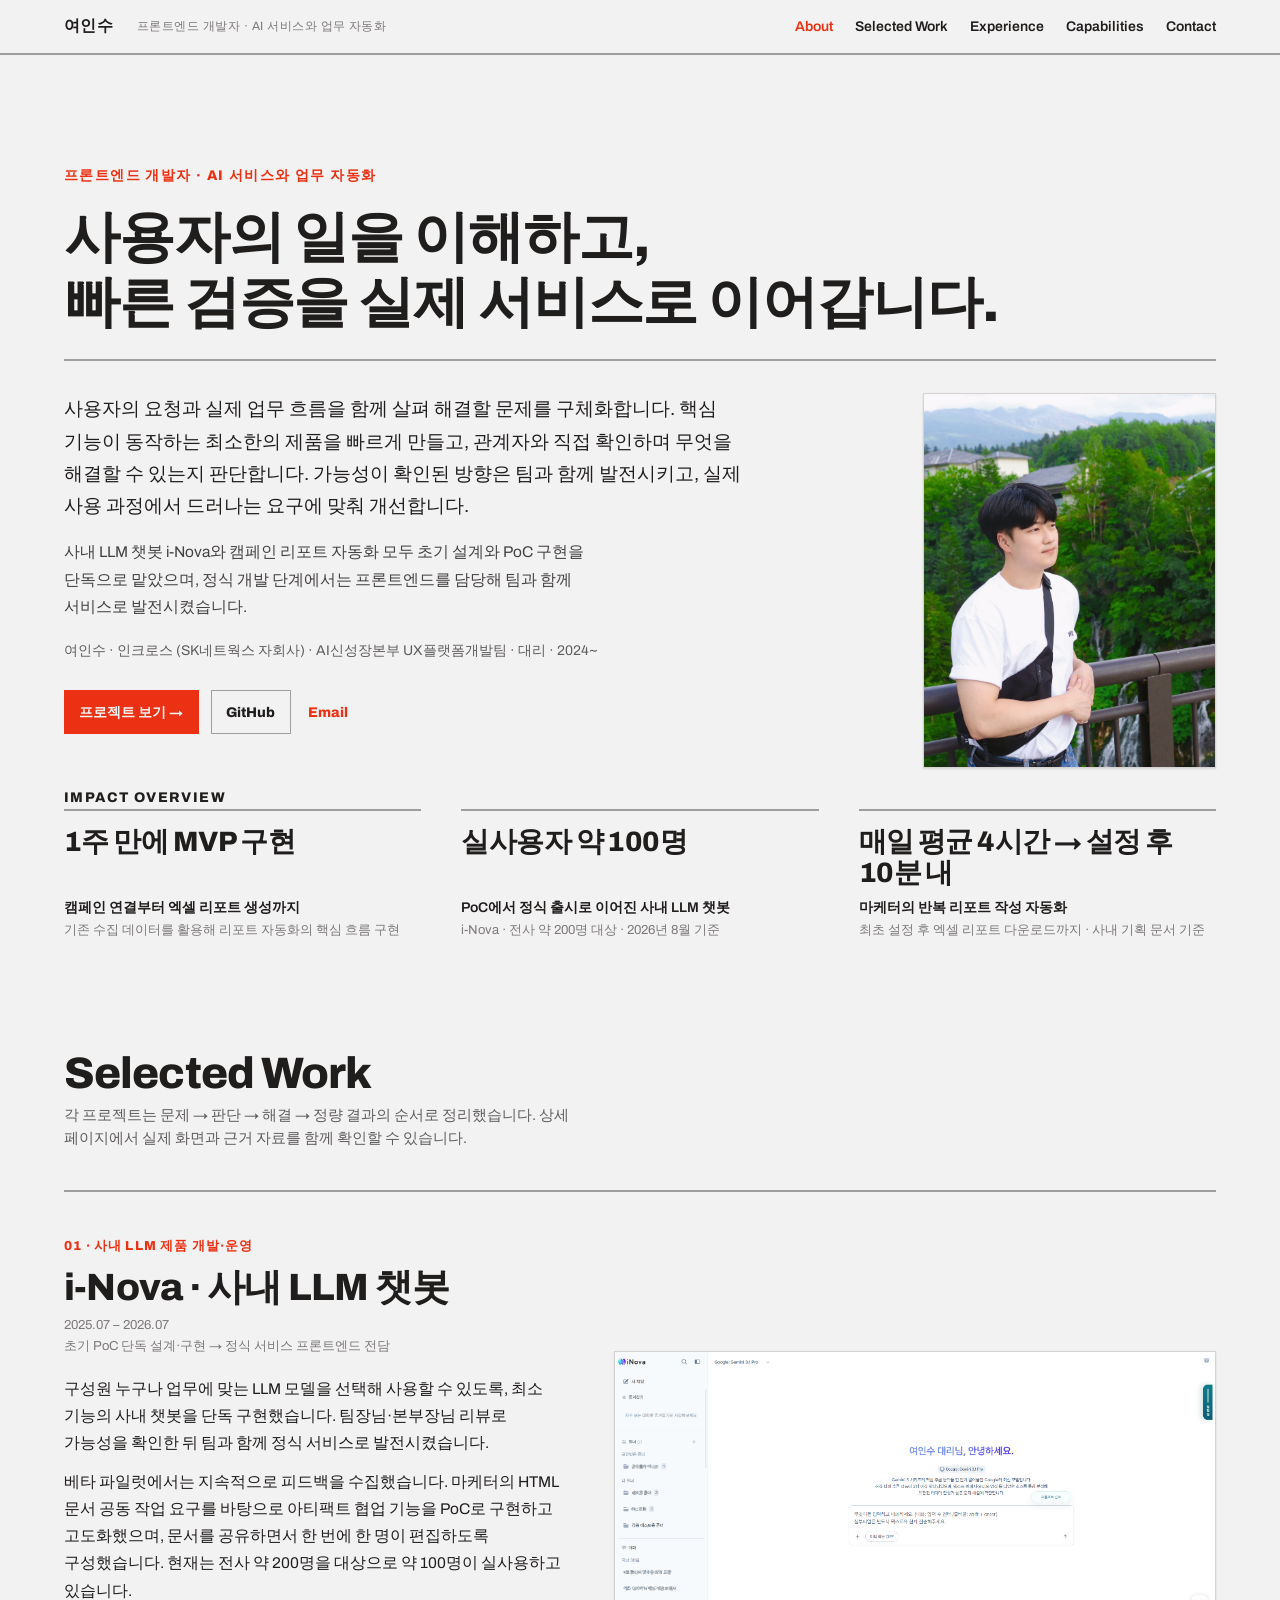
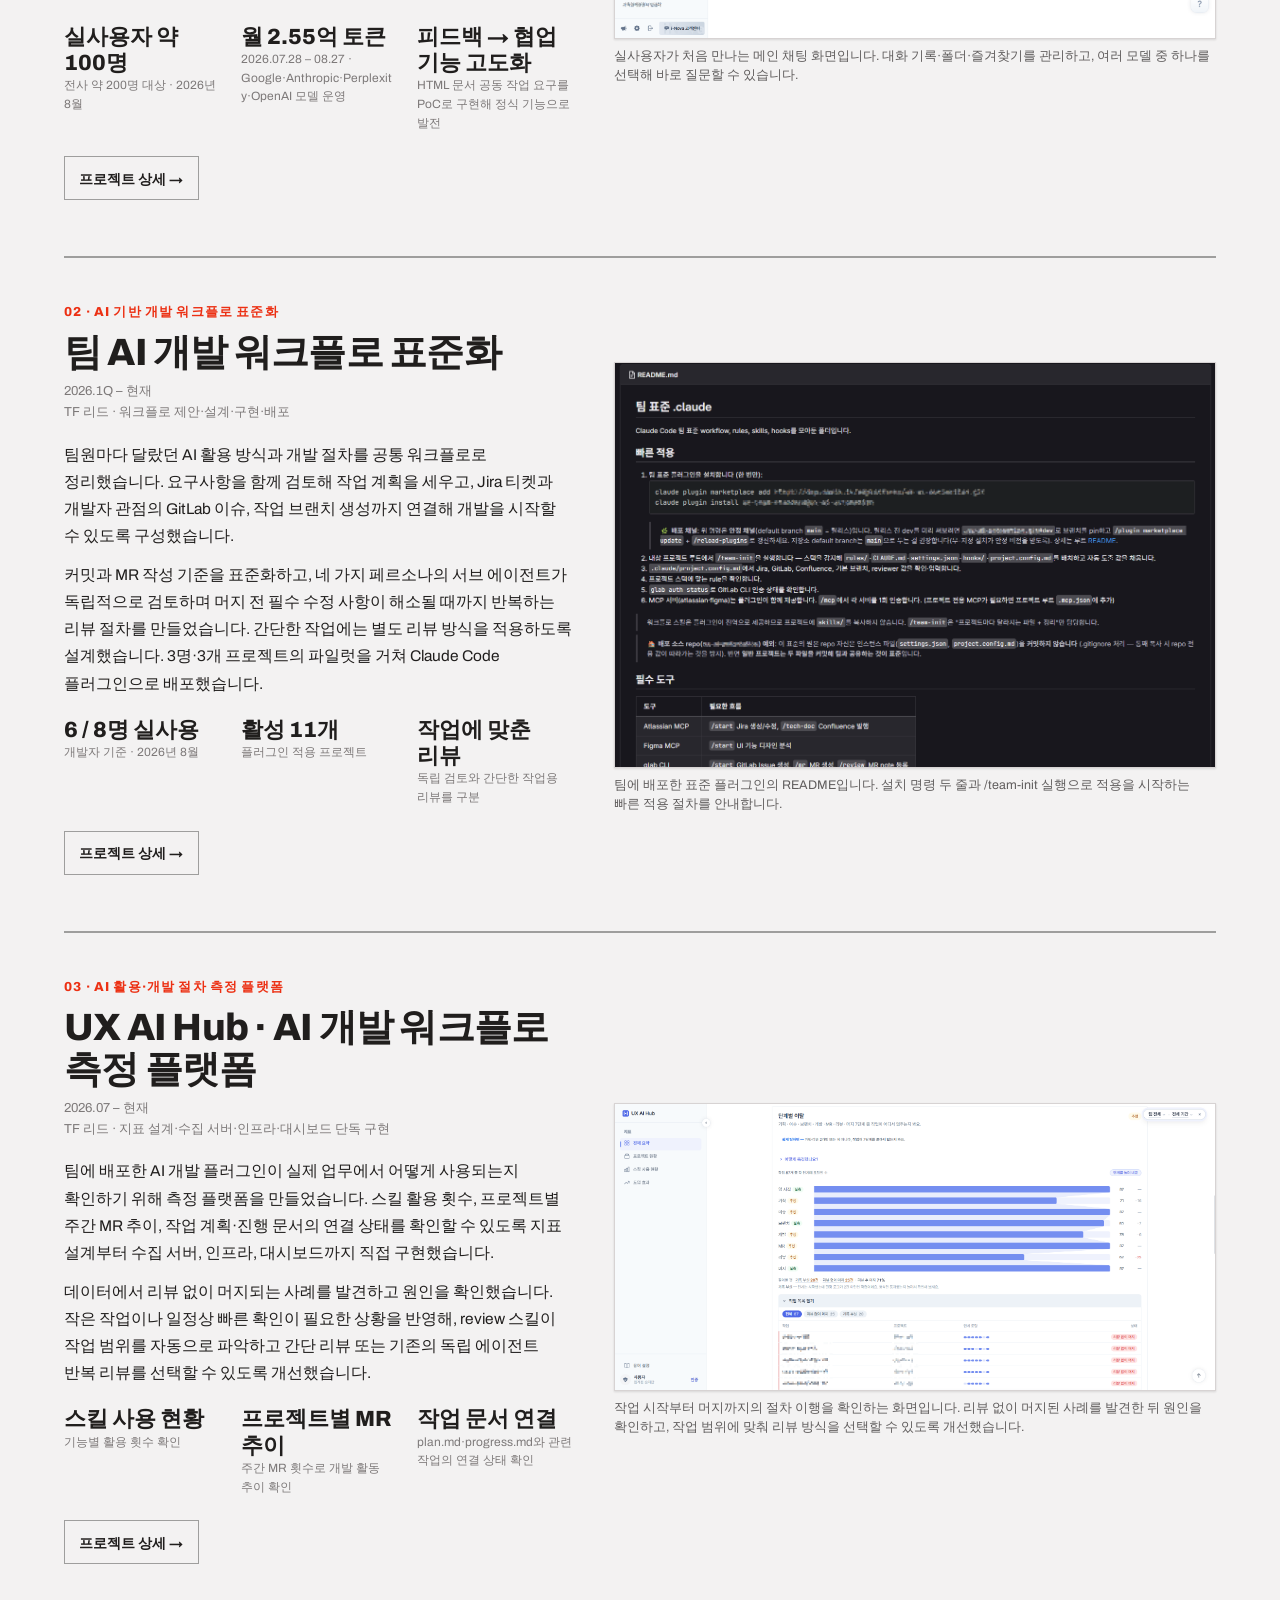
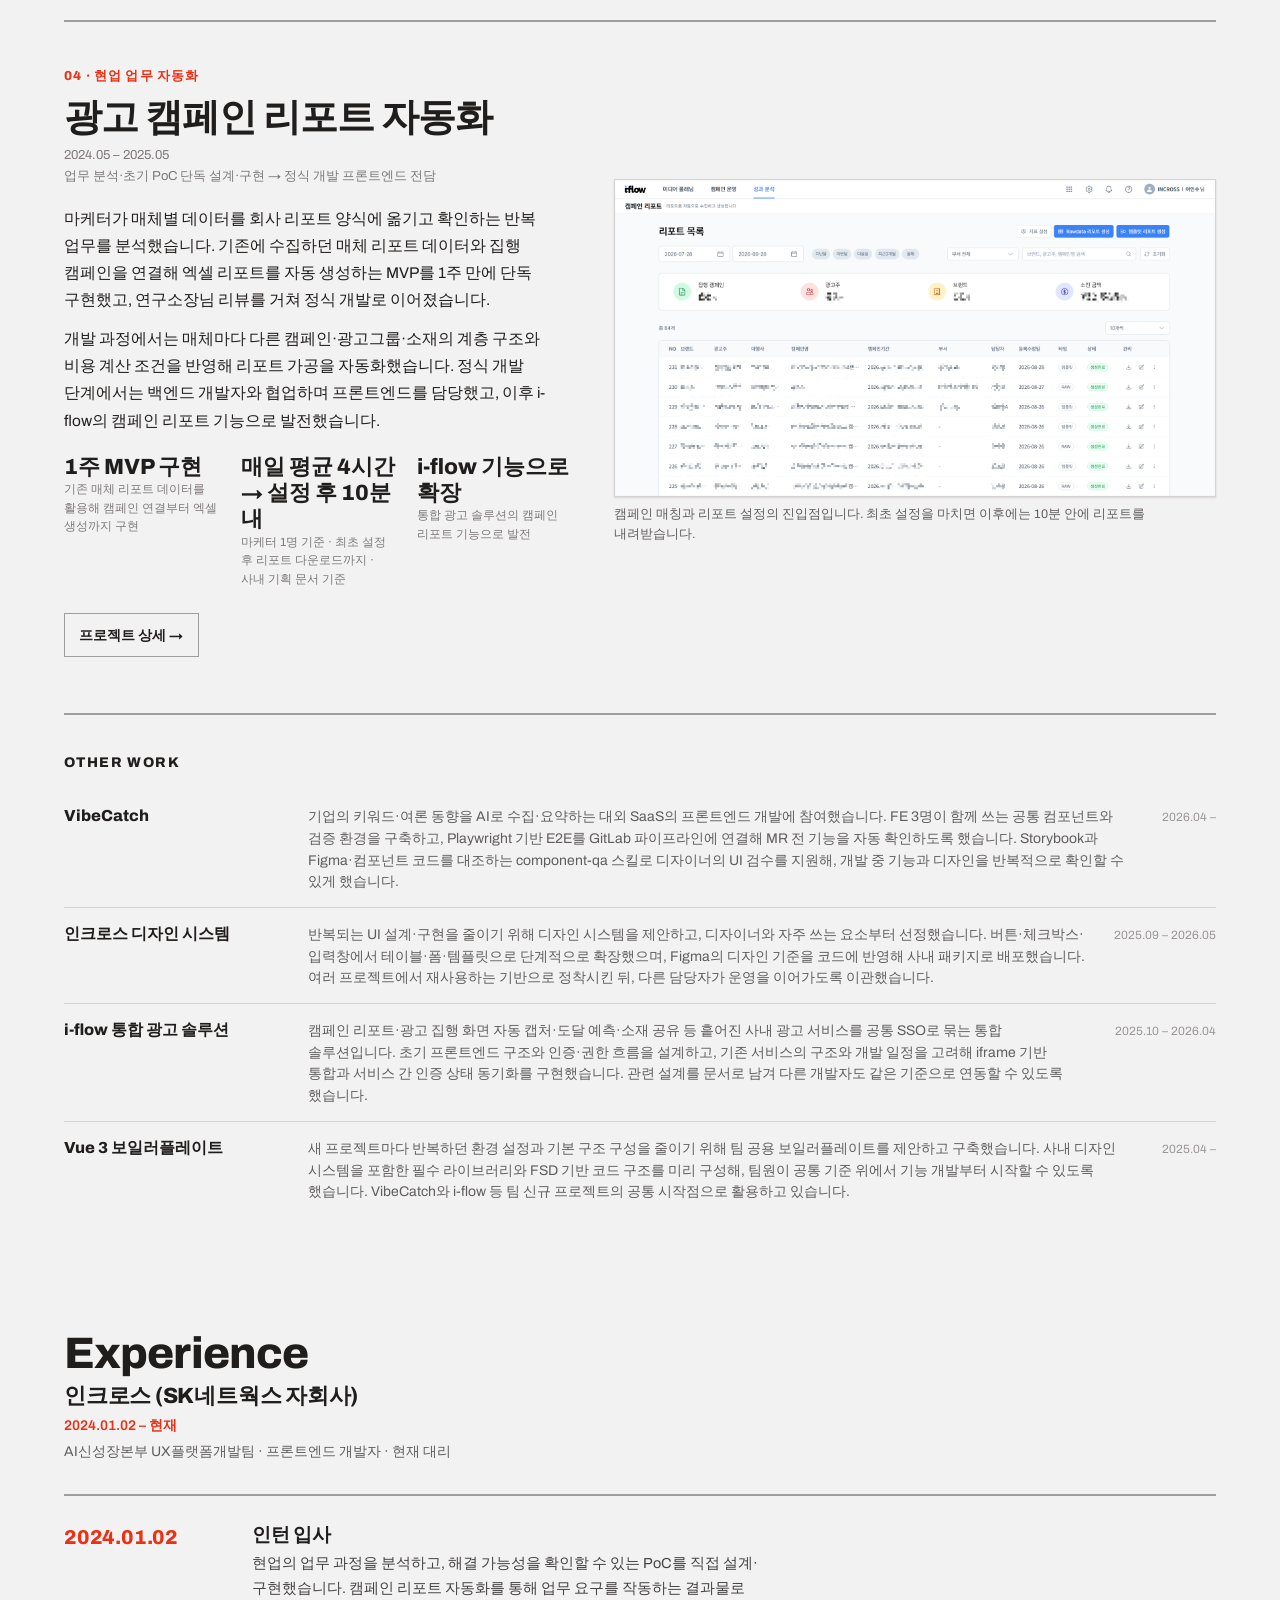
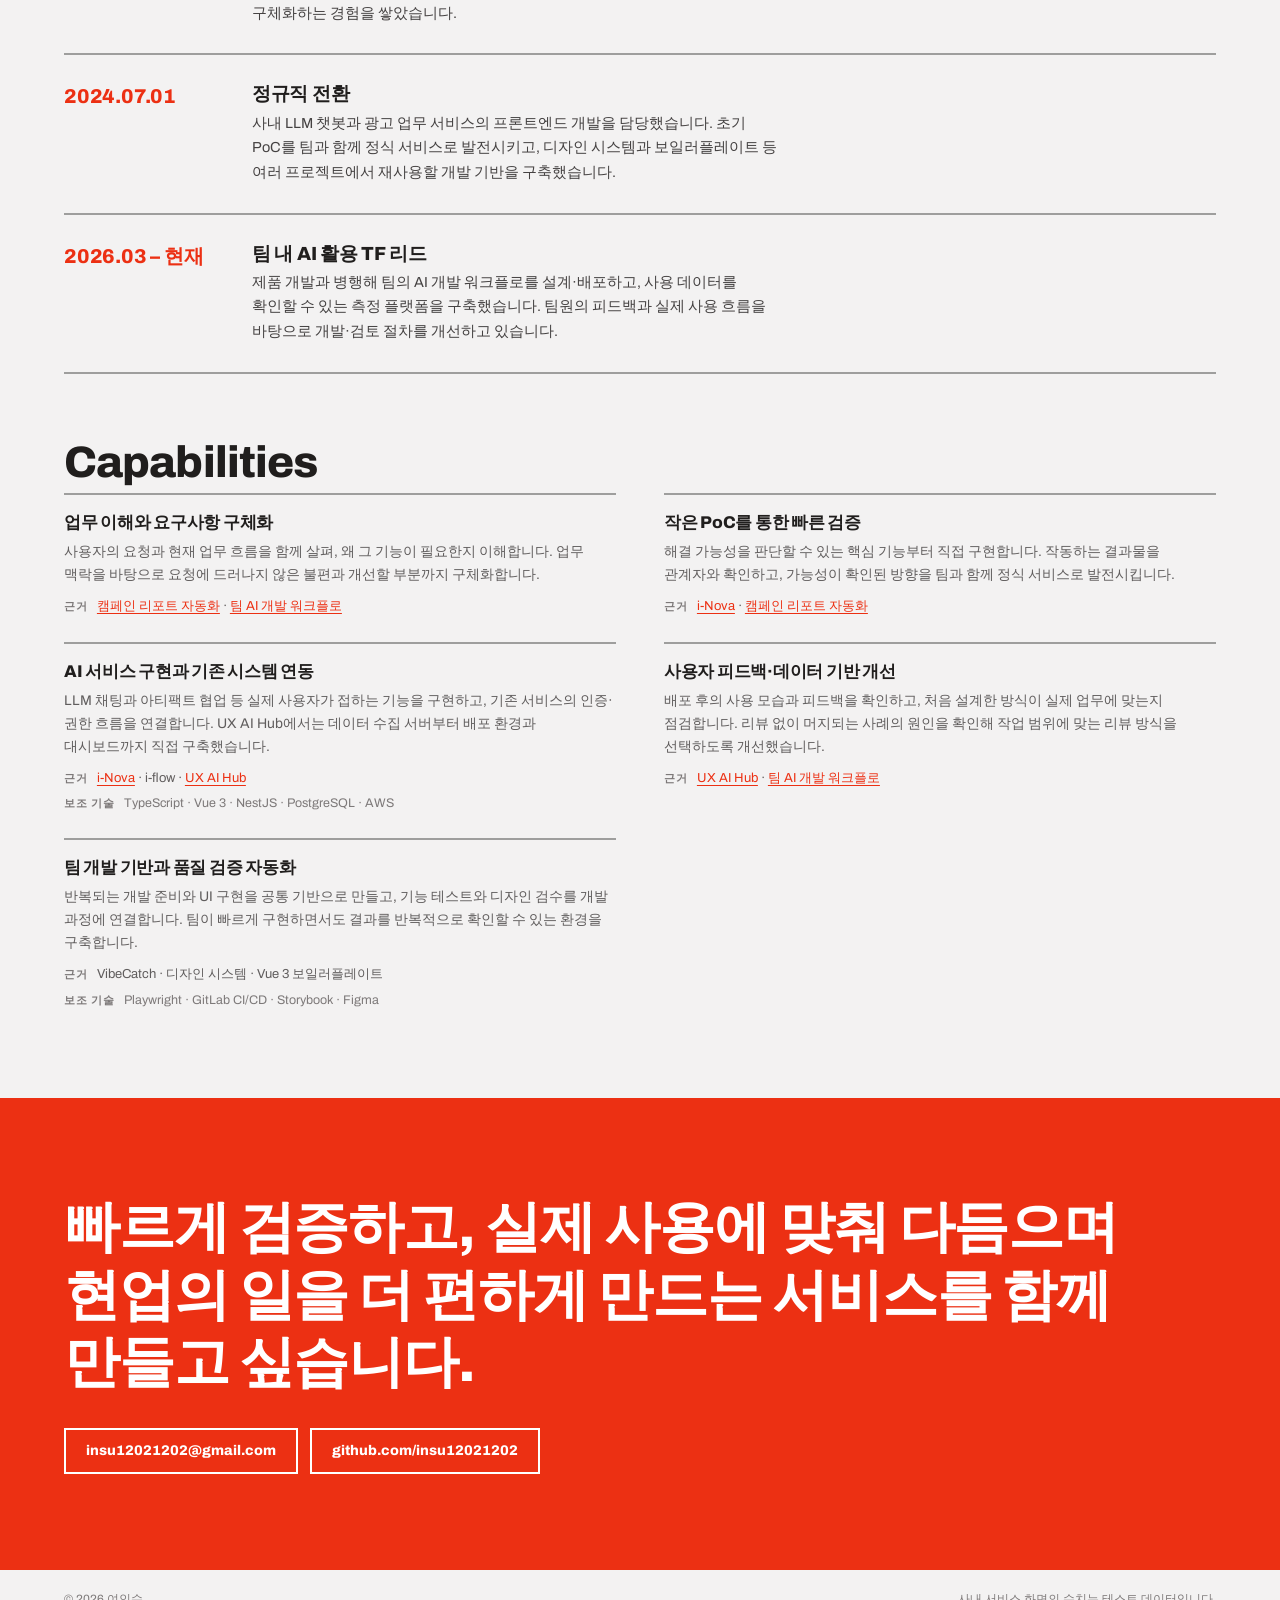
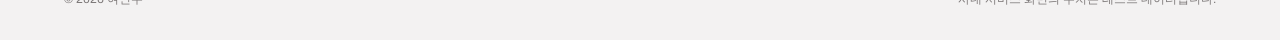
==== index.html @ 56318607 "feat: swap the i-Nova and workflow hero images for the latest screens - i-Nova: use the current main" ====
<!DOCTYPE html>
<html lang="ko">
<head>
  <meta charset="utf-8">
  <meta name="viewport" content="width=device-width, initial-scale=1">
  <title>여인수 · 프론트엔드 개발자 · AI 서비스와 업무 자동화</title>
  <meta name="description" content="사용자의 요청과 실제 업무 흐름을 함께 살펴 해결할 문제를 구체화하고, 핵심 기능이 동작하는 최소한의 제품으로 빠르게 확인한 뒤 팀과 함께 서비스로 발전시킵니다. 사내 LLM 챗봇 i-Nova, 캠페인 리포트 자동화.">
  <meta property="og:title" content="여인수 · 프론트엔드 개발자 · AI 서비스와 업무 자동화">
  <meta property="og:description" content="사용자의 일을 이해하고, 빠른 검증을 실제 서비스로 이어갑니다.">
  <meta property="og:type" content="website">
  <link rel="icon" href="data:image/svg+xml,%3Csvg xmlns='http://www.w3.org/2000/svg' viewBox='0 0 32 32'%3E%3Crect width='32' height='32' fill='%23ec3013'/%3E%3Ctext x='7' y='24' font-family='Arial' font-weight='800' font-size='20' fill='white'%3EY%3C/text%3E%3C/svg%3E">
  <link href="https://fonts.googleapis.com/css2?family=Archivo:wght@400;600;800&display=swap" rel="stylesheet">
  <link rel="stylesheet" href="https://cdn.jsdelivr.net/gh/orioncactus/pretendard@v1.3.9/dist/web/variable/pretendardvariable-dynamic-subset.min.css">
  <link rel="stylesheet" href="ds/styles.css">
  <link rel="stylesheet" href="page.css">
  <link rel="stylesheet" href="styles.css">
</head>
<body>

<header class="site-header">
  <nav class="site-nav shell" aria-label="주요 섹션">
    <a class="site-nav__brand" href="#about">여인수</a>
    <span class="site-nav__tagline">프론트엔드 개발자 · AI 서비스와 업무 자동화</span>
    <div class="site-nav__links" id="navlinks">
      <a href="#about">About</a>
      <a href="#work">Selected Work</a>
      <a href="#experience">Experience</a>
      <a href="#capabilities">Capabilities</a>
      <a href="#contact">Contact</a>
    </div>
    <button class="site-nav__toggle" id="menu-toggle" type="button" aria-label="메뉴 열기" aria-expanded="false" aria-controls="site-menu">MENU</button>
  </nav>
  <div class="site-menu" id="site-menu" hidden>
    <a href="#about">About</a>
    <a href="#work">Selected Work</a>
    <a href="#experience">Experience</a>
    <a href="#capabilities">Capabilities</a>
    <a href="#contact">Contact</a>
  </div>
</header>

<main>
  <section class="hero shell" id="about">
    <p class="hero__eyebrow">프론트엔드 개발자 · AI 서비스와 업무 자동화</p>
    <h1 class="hero__title">사용자의 일을 이해하고,<br>빠른 검증을 실제 서비스로 이어갑니다.</h1>

    <div class="hero__body">
      <div class="hero__intro">
        <p class="hero__lead">사용자의 요청과 실제 업무 흐름을 함께 살펴 해결할 문제를 구체화합니다. 핵심 기능이 동작하는 최소한의 제품을 빠르게 만들고, 관계자와 직접 확인하며 무엇을 해결할 수 있는지 판단합니다. 가능성이 확인된 방향은 팀과 함께 발전시키고, 실제 사용 과정에서 드러나는 요구에 맞춰 개선합니다.</p>
        <p class="hero__evidence">사내 LLM 챗봇 i-Nova와 캠페인 리포트 자동화 모두 초기 설계와 PoC 구현을 단독으로 맡았으며, 정식 개발 단계에서는 프론트엔드를 담당해 팀과 함께 서비스로 발전시켰습니다.</p>
        <p class="hero__meta">여인수 · 인크로스 (SK네트웍스 자회사) · AI신성장본부 UX플랫폼개발팀 · 대리 · 2024~</p>
        <div class="hero__actions">
          <a class="btn btn-primary" href="#work">프로젝트 보기 →</a>
          <a class="btn btn-secondary" href="https://github.com/insu12021202" target="_blank" rel="noopener">GitHub</a>
          <a class="btn btn-ghost" href="mailto:insu12021202@gmail.com">Email</a>
        </div>
      </div>
      <figure class="hero__portrait">
        <img src="assets/profile.jpg" alt="여인수 프로필 사진">
      </figure>
    </div>

    <h2 class="eyebrow-heading">Impact Overview</h2>
    <div class="stats">
      <div class="stat">
        <div class="stat__head"><span class="stat__value">1주 만에 MVP 구현</span></div>
        <p class="stat__label">캠페인 연결부터 엑셀 리포트 생성까지</p>
        <p class="stat__source">기존 수집 데이터를 활용해 리포트 자동화의 핵심 흐름 구현</p>
      </div>
      <div class="stat">
        <div class="stat__head"><span class="stat__value">실사용자 약 100명</span></div>
        <p class="stat__label">PoC에서 정식 출시로 이어진 사내 LLM 챗봇</p>
        <p class="stat__source">i-Nova · 전사 약 200명 대상 · 2026년 8월 기준</p>
      </div>
      <div class="stat">
        <div class="stat__head"><span class="stat__value">매일 평균 4시간 → 설정 후 10분 내</span></div>
        <p class="stat__label">마케터의 반복 리포트 작성 자동화</p>
        <p class="stat__source">최초 설정 후 엑셀 리포트 다운로드까지 · 사내 기획 문서 기준</p>
      </div>
    </div>
  </section>

  <section class="work shell" id="work">
    <h2 class="section-title">Selected Work</h2>
    <p class="section-intro">각 프로젝트는 문제 → 판단 → 해결 → 정량 결과의 순서로 정리했습니다. 상세 페이지에서 실제 화면과 근거 자료를 함께 확인할 수 있습니다.</p>

    <article class="work-item" id="work-inova">
      <div class="work-item__row">
        <div class="work-item__text">
          <p class="work-item__kicker">01 · 사내 LLM 제품 개발·운영</p>
          <h3 class="work-item__title">i-Nova · 사내 LLM 챗봇</h3>
          <p class="work-item__meta">2025.07 – 2026.07<br>초기 PoC 단독 설계·구현 → 정식 서비스 프론트엔드 전담</p>
          <p class="work-item__body">구성원 누구나 업무에 맞는 LLM 모델을 선택해 사용할 수 있도록, 최소 기능의 사내 챗봇을 단독 구현했습니다. 팀장님·본부장님 리뷰로 가능성을 확인한 뒤 팀과 함께 정식 서비스로 발전시켰습니다.</p>
          <p class="work-item__body">베타 파일럿에서는 지속적으로 피드백을 수집했습니다. 마케터의 HTML 문서 공동 작업 요구를 바탕으로 아티팩트 협업 기능을 PoC로 구현하고 고도화했으며, 문서를 공유하면서 한 번에 한 명이 편집하도록 구성했습니다. 현재는 전사 약 200명을 대상으로 약 100명이 실사용하고 있습니다.</p>
          <div class="metrics">
            <div><div class="metric__value">실사용자 약 100명</div><div class="metric__note">전사 약 200명 대상 · 2026년 8월</div></div>
            <div><div class="metric__value">월 2.55억 토큰</div><div class="metric__note">2026.07.28 – 08.27 · Google·Anthropic·Perplexity·OpenAI 모델 운영</div></div>
            <div><div class="metric__value">피드백 → 협업 기능 고도화</div><div class="metric__note">HTML 문서 공동 작업 요구를 PoC로 구현해 정식 기능으로 발전</div></div>
          </div>
          <a class="btn btn-secondary" href="work-01-inova.html">프로젝트 상세 →</a>
        </div>
        <div class="work-item__media">
          <figure>
            <button class="zoom-trigger" type="button" data-lightbox data-cap="i-Nova 메인 채팅 화면입니다. 사이드바에서 대화·폴더·즐겨찾기를 관리하고, 모델을 선택해 바로 대화를 시작합니다." aria-label="이미지 크게 보기">
              <img class="shot" src="assets/inova_메인화면_2026-08-31.png" alt="i-Nova 메인 채팅 화면: 왼쪽 사이드바의 대화·폴더 목록과 '여인수 대리님, 안녕하세요' 인사, 모델 선택과 하단 입력창" loading="lazy">
            </button>
            <figcaption class="shot-caption">실사용자가 처음 만나는 메인 채팅 화면입니다. 대화 기록·폴더·즐겨찾기를 관리하고, 여러 모델 중 하나를 선택해 바로 질문할 수 있습니다.</figcaption>
          </figure>
        </div>
      </div>
    </article>

    <article class="work-item" id="work-workflow">
      <div class="work-item__row">
        <div class="work-item__text">
          <p class="work-item__kicker">02 · AI 기반 개발 워크플로 표준화</p>
          <h3 class="work-item__title">팀 AI 개발 워크플로 표준화</h3>
          <p class="work-item__meta">2026.1Q – 현재<br>TF 리드 · 워크플로 제안·설계·구현·배포</p>
          <p class="work-item__body">팀원마다 달랐던 AI 활용 방식과 개발 절차를 공통 워크플로로 정리했습니다. 요구사항을 함께 검토해 작업 계획을 세우고, Jira 티켓과 개발자 관점의 GitLab 이슈, 작업 브랜치 생성까지 연결해 개발을 시작할 수 있도록 구성했습니다.</p>
          <p class="work-item__body">커밋과 MR 작성 기준을 표준화하고, 네 가지 페르소나의 서브 에이전트가 독립적으로 검토하며 머지 전 필수 수정 사항이 해소될 때까지 반복하는 리뷰 절차를 만들었습니다. 간단한 작업에는 별도 리뷰 방식을 적용하도록 설계했습니다. 3명·3개 프로젝트의 파일럿을 거쳐 Claude Code 플러그인으로 배포했습니다.</p>
          <div class="metrics">
            <div><div class="metric__value">6 / 8명 실사용</div><div class="metric__note">개발자 기준 · 2026년 8월</div></div>
            <div><div class="metric__value">활성 11개</div><div class="metric__note">플러그인 적용 프로젝트</div></div>
            <div><div class="metric__value">작업에 맞춘 리뷰</div><div class="metric__note">독립 검토와 간단한 작업용 리뷰를 구분</div></div>
          </div>
          <a class="btn btn-secondary" href="work-02-ai-workflow.html">프로젝트 상세 →</a>
        </div>
        <div class="work-item__media">
          <figure>
            <button class="zoom-trigger" type="button" data-lightbox data-cap="팀에 배포한 표준 플러그인의 README입니다. 설치 명령 두 줄과 /team-init 실행으로 적용을 시작하는 빠른 적용 절차를 안내합니다." aria-label="이미지 크게 보기">
              <img class="shot" src="assets/팀플러그인_README_2026-08-31.png" alt="팀 표준 .claude 플러그인 README: 제목과 빠른 적용 설치 안내, 필수 도구 표" loading="lazy">
            </button>
            <figcaption class="shot-caption">팀에 배포한 표준 플러그인의 README입니다. 설치 명령 두 줄과 /team-init 실행으로 적용을 시작하는 빠른 적용 절차를 안내합니다.</figcaption>
          </figure>
        </div>
      </div>
    </article>

    <article class="work-item" id="work-hub">
      <div class="work-item__row">
        <div class="work-item__text">
          <p class="work-item__kicker">03 · AI 활용·개발 절차 측정 플랫폼</p>
          <h3 class="work-item__title">UX AI Hub · AI 개발 워크플로 측정 플랫폼</h3>
          <p class="work-item__meta">2026.07 – 현재<br>TF 리드 · 지표 설계·수집 서버·인프라·대시보드 단독 구현</p>
          <p class="work-item__body">팀에 배포한 AI 개발 플러그인이 실제 업무에서 어떻게 사용되는지 확인하기 위해 측정 플랫폼을 만들었습니다. 스킬 활용 횟수, 프로젝트별 주간 MR 추이, 작업 계획·진행 문서의 연결 상태를 확인할 수 있도록 지표 설계부터 수집 서버, 인프라, 대시보드까지 직접 구현했습니다.</p>
          <p class="work-item__body">데이터에서 리뷰 없이 머지되는 사례를 발견하고 원인을 확인했습니다. 작은 작업이나 일정상 빠른 확인이 필요한 상황을 반영해, review 스킬이 작업 범위를 자동으로 파악하고 간단 리뷰 또는 기존의 독립 에이전트 반복 리뷰를 선택할 수 있도록 개선했습니다.</p>
          <div class="metrics">
            <div><div class="metric__value">스킬 사용 현황</div><div class="metric__note">기능별 활용 횟수 확인</div></div>
            <div><div class="metric__value">프로젝트별 MR 추이</div><div class="metric__note">주간 MR 횟수로 개발 활동 추이 확인</div></div>
            <div><div class="metric__value">작업 문서 연결</div><div class="metric__note">plan.md·progress.md와 관련 작업의 연결 상태 확인</div></div>
          </div>
          <a class="btn btn-secondary" href="work-03-ux-ai-hub.html">프로젝트 상세 →</a>
        </div>
        <div class="work-item__media">
          <figure>
            <button class="zoom-trigger" type="button" data-lightbox data-cap="작업 시작부터 머지까지의 절차 이행을 확인하는 화면입니다. 리뷰 없이 머지된 사례를 발견한 뒤 원인을 확인하고, 작업 범위에 맞춰 리뷰 방식을 선택할 수 있도록 개선했습니다." aria-label="이미지 크게 보기">
              <img class="shot" src="assets/ux ai hub_절차 이행 퍼널.png" alt="UX AI Hub 절차 이행 퍼널 대시보드: 작업이 시작부터 머지까지 어느 단계에서 이탈하는지 보여주는 화면" loading="lazy">
            </button>
            <figcaption class="shot-caption">작업 시작부터 머지까지의 절차 이행을 확인하는 화면입니다. 리뷰 없이 머지된 사례를 발견한 뒤 원인을 확인하고, 작업 범위에 맞춰 리뷰 방식을 선택할 수 있도록 개선했습니다.</figcaption>
          </figure>
        </div>
      </div>
    </article>

    <article class="work-item" id="work-report">
      <div class="work-item__row">
        <div class="work-item__text">
          <p class="work-item__kicker">04 · 현업 업무 자동화</p>
          <h3 class="work-item__title">광고 캠페인 리포트 자동화</h3>
          <p class="work-item__meta">2024.05 – 2025.05<br>업무 분석·초기 PoC 단독 설계·구현 → 정식 개발 프론트엔드 전담</p>
          <p class="work-item__body">마케터가 매체별 데이터를 회사 리포트 양식에 옮기고 확인하는 반복 업무를 분석했습니다. 기존에 수집하던 매체 리포트 데이터와 집행 캠페인을 연결해 엑셀 리포트를 자동 생성하는 MVP를 1주 만에 단독 구현했고, 연구소장님 리뷰를 거쳐 정식 개발로 이어졌습니다.</p>
          <p class="work-item__body">개발 과정에서는 매체마다 다른 캠페인·광고그룹·소재의 계층 구조와 비용 계산 조건을 반영해 리포트 가공을 자동화했습니다. 정식 개발 단계에서는 백엔드 개발자와 협업하며 프론트엔드를 담당했고, 이후 i-flow의 캠페인 리포트 기능으로 발전했습니다.</p>
          <div class="metrics">
            <div><div class="metric__value">1주 MVP 구현</div><div class="metric__note">기존 매체 리포트 데이터를 활용해 캠페인 연결부터 엑셀 생성까지 구현</div></div>
            <div><div class="metric__value">매일 평균 4시간 → 설정 후 10분 내</div><div class="metric__note">마케터 1명 기준 · 최초 설정 후 리포트 다운로드까지 · 사내 기획 문서 기준</div></div>
            <div><div class="metric__value">i-flow 기능으로 확장</div><div class="metric__note">통합 광고 솔루션의 캠페인 리포트 기능으로 발전</div></div>
          </div>
          <a class="btn btn-secondary" href="work-04-campaign-report.html">프로젝트 상세 →</a>
        </div>
        <div class="work-item__media">
          <figure>
            <button class="zoom-trigger" type="button" data-lightbox data-cap="캠페인 매칭과 리포트 설정의 진입점입니다. 최초 설정을 마치면 이후 리포트는 10분 안에 내려받을 수 있습니다." aria-label="이미지 크게 보기">
              <img class="shot" src="assets/캠페인리포트 메인화면.png" alt="캠페인 리포트 자동화 서비스 메인 화면: 캠페인 목록과 리포트 설정" loading="lazy">
            </button>
            <figcaption class="shot-caption">캠페인 매칭과 리포트 설정의 진입점입니다. 최초 설정을 마치면 이후에는 10분 안에 리포트를 내려받습니다.</figcaption>
          </figure>
        </div>
      </div>
    </article>

    <div class="other-work">
      <h3 class="eyebrow-heading">Other Work</h3>
      <div class="other-work__list">
        <div class="other-work__row">
          <span class="other-work__name">VibeCatch</span>
          <span class="other-work__desc">기업의 키워드·여론 동향을 AI로 수집·요약하는 대외 SaaS의 프론트엔드 개발에 참여했습니다. FE 3명이 함께 쓰는 공통 컴포넌트와 검증 환경을 구축하고, Playwright 기반 E2E를 GitLab 파이프라인에 연결해 MR 전 기능을 자동 확인하도록 했습니다. Storybook과 Figma·컴포넌트 코드를 대조하는 component-qa 스킬로 디자이너의 UI 검수를 지원해, 개발 중 기능과 디자인을 반복적으로 확인할 수 있게 했습니다.</span>
          <span class="other-work__date">2026.04 –</span>
        </div>
        <div class="other-work__row">
          <span class="other-work__name">인크로스 디자인 시스템</span>
          <span class="other-work__desc">반복되는 UI 설계·구현을 줄이기 위해 디자인 시스템을 제안하고, 디자이너와 자주 쓰는 요소부터 선정했습니다. 버튼·체크박스·입력창에서 테이블·폼·템플릿으로 단계적으로 확장했으며, Figma의 디자인 기준을 코드에 반영해 사내 패키지로 배포했습니다. 여러 프로젝트에서 재사용하는 기반으로 정착시킨 뒤, 다른 담당자가 운영을 이어가도록 이관했습니다.</span>
          <span class="other-work__date">2025.09 – 2026.05</span>
        </div>
        <div class="other-work__row">
          <span class="other-work__name">i-flow 통합 광고 솔루션</span>
          <span class="other-work__desc">캠페인 리포트·광고 집행 화면 자동 캡처·도달 예측·소재 공유 등 흩어진 사내 광고 서비스를 공통 SSO로 묶는 통합 솔루션입니다. 초기 프론트엔드 구조와 인증·권한 흐름을 설계하고, 기존 서비스의 구조와 개발 일정을 고려해 iframe 기반 통합과 서비스 간 인증 상태 동기화를 구현했습니다. 관련 설계를 문서로 남겨 다른 개발자도 같은 기준으로 연동할 수 있도록 했습니다.</span>
          <span class="other-work__date">2025.10 – 2026.04</span>
        </div>
        <div class="other-work__row">
          <span class="other-work__name">Vue 3 보일러플레이트</span>
          <span class="other-work__desc">새 프로젝트마다 반복하던 환경 설정과 기본 구조 구성을 줄이기 위해 팀 공용 보일러플레이트를 제안하고 구축했습니다. 사내 디자인 시스템을 포함한 필수 라이브러리와 FSD 기반 코드 구조를 미리 구성해, 팀원이 공통 기준 위에서 기능 개발부터 시작할 수 있도록 했습니다. VibeCatch와 i-flow 등 팀 신규 프로젝트의 공통 시작점으로 활용하고 있습니다.</span>
          <span class="other-work__date">2025.04 –</span>
        </div>
      </div>
    </div>
  </section>

  <section class="experience shell" id="experience">
    <h2 class="section-title">Experience</h2>

    <div class="exp-header">
      <h3 class="exp-header__company">인크로스 (SK네트웍스 자회사)</h3>
      <p class="exp-header__period">2024.01.02 – 현재</p>
      <p class="exp-header__role">AI신성장본부 UX플랫폼개발팀 · 프론트엔드 개발자 · 현재 대리</p>
    </div>

    <div class="timeline-row">
      <div class="timeline-row__year">2024.01.02</div>
      <div class="timeline-row__body">
        <h3>인턴 입사</h3>
        <p>현업의 업무 과정을 분석하고, 해결 가능성을 확인할 수 있는 PoC를 직접 설계·구현했습니다. 캠페인 리포트 자동화를 통해 업무 요구를 작동하는 결과물로 구체화하는 경험을 쌓았습니다.</p>
      </div>
    </div>
    <div class="timeline-row">
      <div class="timeline-row__year">2024.07.01</div>
      <div class="timeline-row__body">
        <h3>정규직 전환</h3>
        <p>사내 LLM 챗봇과 광고 업무 서비스의 프론트엔드 개발을 담당했습니다. 초기 PoC를 팀과 함께 정식 서비스로 발전시키고, 디자인 시스템과 보일러플레이트 등 여러 프로젝트에서 재사용할 개발 기반을 구축했습니다.</p>
      </div>
    </div>
    <div class="timeline-row">
      <div class="timeline-row__year">2026.03 – 현재</div>
      <div class="timeline-row__body">
        <h3>팀 내 AI 활용 TF 리드</h3>
        <p>제품 개발과 병행해 팀의 AI 개발 워크플로를 설계·배포하고, 사용 데이터를 확인할 수 있는 측정 플랫폼을 구축했습니다. 팀원의 피드백과 실제 사용 흐름을 바탕으로 개발·검토 절차를 개선하고 있습니다.</p>
      </div>
    </div>
  </section>

  <section class="capabilities shell" id="capabilities">
    <h2 class="section-title">Capabilities</h2>
    <div class="capability-grid">
      <div class="capability">
        <h3>업무 이해와 요구사항 구체화</h3>
        <p>사용자의 요청과 현재 업무 흐름을 함께 살펴, 왜 그 기능이 필요한지 이해합니다. 업무 맥락을 바탕으로 요청에 드러나지 않은 불편과 개선할 부분까지 구체화합니다.</p>
        <p class="capability__evidence"><span class="capability__label">근거</span> <a href="#work-report">캠페인 리포트 자동화</a> · <a href="#work-workflow">팀 AI 개발 워크플로</a></p>
      </div>
      <div class="capability">
        <h3>작은 PoC를 통한 빠른 검증</h3>
        <p>해결 가능성을 판단할 수 있는 핵심 기능부터 직접 구현합니다. 작동하는 결과물을 관계자와 확인하고, 가능성이 확인된 방향을 팀과 함께 정식 서비스로 발전시킵니다.</p>
        <p class="capability__evidence"><span class="capability__label">근거</span> <a href="#work-inova">i-Nova</a> · <a href="#work-report">캠페인 리포트 자동화</a></p>
      </div>
      <div class="capability">
        <h3>AI 서비스 구현과 기존 시스템 연동</h3>
        <p>LLM 채팅과 아티팩트 협업 등 실제 사용자가 접하는 기능을 구현하고, 기존 서비스의 인증·권한 흐름을 연결합니다. UX AI Hub에서는 데이터 수집 서버부터 배포 환경과 대시보드까지 직접 구축했습니다.</p>
        <p class="capability__evidence"><span class="capability__label">근거</span> <a href="#work-inova">i-Nova</a> · i-flow · <a href="#work-hub">UX AI Hub</a></p>
        <p class="capability__stack"><span class="capability__label">보조 기술</span> TypeScript · Vue 3 · NestJS · PostgreSQL · AWS</p>
      </div>
      <div class="capability">
        <h3>사용자 피드백·데이터 기반 개선</h3>
        <p>배포 후의 사용 모습과 피드백을 확인하고, 처음 설계한 방식이 실제 업무에 맞는지 점검합니다. 리뷰 없이 머지되는 사례의 원인을 확인해 작업 범위에 맞는 리뷰 방식을 선택하도록 개선했습니다.</p>
        <p class="capability__evidence"><span class="capability__label">근거</span> <a href="#work-hub">UX AI Hub</a> · <a href="#work-workflow">팀 AI 개발 워크플로</a></p>
      </div>
      <div class="capability">
        <h3>팀 개발 기반과 품질 검증 자동화</h3>
        <p>반복되는 개발 준비와 UI 구현을 공통 기반으로 만들고, 기능 테스트와 디자인 검수를 개발 과정에 연결합니다. 팀이 빠르게 구현하면서도 결과를 반복적으로 확인할 수 있는 환경을 구축합니다.</p>
        <p class="capability__evidence"><span class="capability__label">근거</span> VibeCatch · 디자인 시스템 · Vue 3 보일러플레이트</p>
        <p class="capability__stack"><span class="capability__label">보조 기술</span> Playwright · GitLab CI/CD · Storybook · Figma</p>
      </div>
    </div>
  </section>

  <section class="contact" id="contact">
    <div class="contact__inner shell">
      <h2 class="contact__title">빠르게 검증하고, 실제 사용에 맞춰 다듬으며<br>현업의 일을 더 편하게 만드는 서비스를 함께 만들고 싶습니다.</h2>
      <div class="contact__actions">
        <a class="contact__link" href="mailto:insu12021202@gmail.com">insu12021202@gmail.com</a>
        <a class="contact__link" href="https://github.com/insu12021202" target="_blank" rel="noopener">github.com/insu12021202</a>
      </div>
    </div>
  </section>
</main>

<footer class="site-footer shell">
  <span>© 2026 여인수</span>
  <span>사내 서비스 화면의 수치는 테스트 데이터입니다.</span>
</footer>

<div class="lightbox" id="lightbox" role="dialog" aria-modal="true" aria-label="이미지 크게 보기" hidden>
  <img class="lightbox__img" id="lightbox-img" src="" alt="">
  <p class="lightbox__caption" id="lightbox-caption"></p>
  <button class="lightbox__close" id="lightbox-close" type="button">닫기 ESC</button>
</div>

<script src="main.js"></script>
</body>
</html>
---- ds/styles.css ----
/* Modernist — design-system tokens and component classes. This file is the source of truth for the system's look; retune it here and see readme.md. */
@import url('https://fonts.googleapis.com/css2?family=Archivo:wght@400;600;800&display=swap');

:root {
  --color-bg: #f3f2f2;
  --color-surface: #eae9e9;
  --color-text: #201e1d;
  --color-accent: #ec3013;
  --color-accent-2: #e15b47;
  --color-divider: color-mix(in srgb, #201e1d 40%, transparent);

  /* Tonal ramps — generated in OKLCH on one shared lightness scale, so the
     same step of any role matches the others in visual value. */
  --color-neutral-100: #f8f4f4;
  --color-neutral-200: #eae7e7;
  --color-neutral-300: #d7d3d3;
  --color-neutral-400: #bab6b6;
  --color-neutral-500: #9b9797;
  --color-neutral-600: #7d7979;
  --color-neutral-700: #605d5d;
  --color-neutral-800: #444141;
  --color-neutral-900: #2d2b2b;

  --color-accent-100: #fff2ef;
  --color-accent-200: #ffe0d9;
  --color-accent-300: #ffc4b8;
  --color-accent-400: #ff9783;
  --color-accent-500: #ff563c;
  --color-accent-600: #dd2b0f;
  --color-accent-700: #ae1800;
  --color-accent-800: #7c1405;
  --color-accent-900: #4d170e;

  --color-accent-2-100: #fff2ef;
  --color-accent-2-200: #ffe0da;
  --color-accent-2-300: #ffc4b9;
  --color-accent-2-400: #ff9784;
  --color-accent-2-500: #ef6853;
  --color-accent-2-600: #c94b39;
  --color-accent-2-700: #9e3526;
  --color-accent-2-800: #71261b;
  --color-accent-2-900: #471d16;

  --font-heading: "Archivo", system-ui, sans-serif;
  --font-heading-weight: 800;
  --font-body: "Archivo", system-ui, sans-serif;

  --space-1: 4.0px;
  --space-2: 8.0px;
  --space-3: 12.0px;
  --space-4: 16.0px;
  --space-6: 24.0px;
  --space-8: 32.0px;

  --radius-sm: 0px;
  --radius-md: 0px;
  --radius-lg: 0px;

  /* Elevation — derived from the ground: soft ink-tinted shadows on a
     light theme, a hairline edge + ambient darkness on a dark one. */
  --shadow-sm: 0 1px 2px color-mix(in srgb, #2d2b2b 14%, transparent);
  --shadow-md: 0 3px 10px color-mix(in srgb, #2d2b2b 16%, transparent);
  --shadow-lg: 0 12px 32px color-mix(in srgb, #2d2b2b 22%, transparent);
}

body {
  background: var(--color-bg);
  color: var(--color-text);
  font-family: var(--font-body);
}
h1, h2, h3, h4 { font-family: var(--font-heading); font-weight: var(--font-heading-weight); }

.grayscale{filter:grayscale(1) contrast(1.08)}

/* ══════════════════════════════════════════════════════════════════════════
   Components — built with the tokens above. Plain CSS
   on plain HTML: no JavaScript, no build step. Each class is documented in
   readme.md and demonstrated in foundations/ and components/.
   ══════════════════════════════════════════════════════════════════════ */

*, *::before, *::after { box-sizing: border-box; }
body { margin: 0; font-size: 15px; line-height: 1.55; font-weight: 400; }
h1, h2, h3, h4, h5, h6 {
  font-family: var(--font-heading); font-weight: var(--font-heading-weight);
  line-height: 1.12; letter-spacing: -0.015em; margin: 0 0 var(--space-2);
}
h1 { font-size: 42px; }
h2 { font-size: 32px; }
h3 { font-size: 25px; }
h4 { font-size: 20px; }
h5 { font-size: 16px; }
h6 { font-size: 13px; }
h6 { letter-spacing: 0.08em; text-transform: uppercase; }
p { margin: 0 0 var(--space-3); }
a { color: var(--color-accent); text-underline-offset: 3px; }
img { display: block; max-width: 100%; }
figure { margin: 0; }
figcaption {
  font-size: 11px; margin-top: var(--space-1);
  color: color-mix(in srgb, var(--color-text) 55%, transparent);
}
.text-muted { color: color-mix(in srgb, var(--color-text) 55%, transparent); }
:focus { outline: none; }
:focus-visible { outline: 2px solid var(--color-accent); outline-offset: 2px; }
::selection { background: color-mix(in srgb, var(--color-accent) 30%, transparent); }

/* — rules — */
.hr {
  height: 2px; border: 0; margin: var(--space-4) 0;
  background: var(--color-divider);
}

/* — buttons — */
.btn {
  display: inline-flex; align-items: center; justify-content: center; gap: 6px;
  cursor: pointer; text-decoration: none;
  font-family: var(--font-heading); font-weight: var(--font-heading-weight);
  font-size: 14px; line-height: 1.2; color: var(--color-text); /* matches the .input 14px —
     the pair sits side by side in sign-up rows */
  background: transparent; border: 1px solid transparent;
  padding: 10px calc(var(--space-3) * 1.2) 6px;
  border-radius: var(--radius-md);
}
.btn svg { display: block; }
.btn:disabled { opacity: 0.45; cursor: not-allowed; }
.btn-primary { background: var(--color-accent); color: var(--color-bg); }
.btn-primary:hover { background: var(--color-accent-600); color: var(--color-bg); }
.btn-primary:active { background: var(--color-accent-700); color: var(--color-bg); }
.btn-secondary { border-color: var(--color-divider); }
.btn-secondary:hover { background: color-mix(in srgb, var(--color-text) 7%, transparent); color: var(--color-text); }
.btn-secondary:active { background: color-mix(in srgb, var(--color-text) 14%, transparent); color: var(--color-text); }
.btn-ghost { color: var(--color-accent); padding-inline: var(--space-1); }
.btn-ghost:hover { background: color-mix(in srgb, var(--color-accent) 10%, transparent); color: var(--color-accent); }
.btn-ghost:active { background: color-mix(in srgb, var(--color-accent) 18%, transparent); color: var(--color-accent); }
.btn-icon { width: 36px; height: 36px; padding: 0; }
.btn-block { width: 100%; margin-top: var(--space-2); justify-content: flex-start; text-align: left; }

/* — forms — */
.field > label {
  display: block; font-size: 12px; margin-bottom: 5px;
  color: color-mix(in srgb, var(--color-text) 70%, transparent);
}
.input {
  width: 100%; min-height: 36px; padding: 6px 10px; font: inherit;
  font-size: 14px; color: var(--color-text); caret-color: var(--color-accent);
  background: var(--color-surface);
  border: 1px solid var(--color-divider); border-radius: var(--radius-md);
}
.input:hover { border-color: color-mix(in srgb, var(--color-text) 45%, transparent); }
.input:focus-visible { border-color: var(--color-accent); outline-offset: 0; }
textarea.input { min-height: 90px; resize: vertical; }
.radio { display: inline-flex; align-items: center; gap: 8px; cursor: pointer; font-size: 14px; }
.radio input, .seg-opt input {
  position: absolute; opacity: 0; width: 0; height: 0; pointer-events: none;
}
.radio .dot {
  width: 16px; height: 16px; flex: none; border-radius: 50%;
  border: 1.5px solid var(--color-divider);
}
.radio:hover .dot { border-color: var(--color-accent); }
.radio input:checked + .dot {
  border-color: var(--color-accent); background: var(--color-accent);
  box-shadow: inset 0 0 0 4px var(--color-bg);
}
.radio input:focus-visible + .dot { outline: 2px solid var(--color-accent); outline-offset: 2px; }
.seg {
  display: inline-flex; overflow: hidden;
  border: 1px solid var(--color-divider); border-radius: var(--radius-md);
}
.seg-opt {
  display: inline-flex; align-items: center; gap: 6px;
  padding: 7px 12px; font-size: 13px; cursor: pointer;
}
.seg-opt + .seg-opt { border-left: 1px solid var(--color-divider); }
.seg-opt:has(input:checked) { background: var(--color-accent); color: var(--color-bg); }
.seg-opt:not(:has(input:checked)):hover { background: color-mix(in srgb, var(--color-text) 7%, transparent); }
.seg-opt:has(input:focus-visible) { outline: 2px solid var(--color-accent); outline-offset: -2px; }

/* — cards — */
.card {
  display: flex; flex-direction: column; gap: var(--space-2);
  padding: var(--space-3); border-radius: var(--radius-md); background: var(--color-surface);
}
.card-kicker { font-size: 10px; letter-spacing: 0.1em; text-transform: uppercase; color: var(--color-accent); }
.card-title {
  font-family: var(--font-heading); font-weight: var(--font-heading-weight);
  font-size: 17px; line-height: 1.2;
}
.card-body { margin: 0; font-size: 13px; opacity: 0.8; flex: 1; }
.card-meta {
  display: flex; align-items: center; gap: 6px; font-size: 11px;
  color: color-mix(in srgb, var(--color-text) 50%, transparent);
}
.elev-sm { box-shadow: var(--shadow-sm); }
.elev-md { box-shadow: var(--shadow-md); }
.elev-lg { box-shadow: var(--shadow-lg); }

/* — tags — */
.tag {
  display: inline-flex; align-items: center; font-size: 11px;
  letter-spacing: 0.02em; padding: 3px 10px;
  border-radius: calc(var(--radius-md) * 0.75);
}
.tag-accent { background: var(--color-accent-100); color: var(--color-accent-800); }
.tag-accent-2 { background: var(--color-accent-2-100); color: var(--color-accent-2-800); }
.tag-neutral { background: var(--color-neutral-100); color: var(--color-neutral-800); }
.tag-outline { border: 1px solid var(--color-accent); color: var(--color-accent); }

/* — navigation — */
.nav {
  display: flex; align-items: center; gap: var(--space-4);
  padding: var(--space-3) var(--space-4);
  border-bottom: 2px solid var(--color-divider);
}
.nav-brand {
  font-family: var(--font-heading); font-weight: var(--font-heading-weight);
  font-size: 18px; margin-right: auto;
}
.nav a { color: inherit; text-decoration: none; font-size: 14px; }
.nav a:hover, .nav a[aria-current='page'] { color: var(--color-accent); }

/* — tables — */
.table { width: 100%; border-collapse: collapse; font-size: 14px; }
.table th {
  text-align: left; font-size: 11px; letter-spacing: 0.08em; text-transform: uppercase;
  color: color-mix(in srgb, var(--color-text) 60%, transparent);
  padding: var(--space-2); border-bottom: 2px solid var(--color-divider);
}
.table td {
  padding: var(--space-2);
  border-bottom: 1px solid var(--color-divider);
}
.table tbody tr:hover { background: color-mix(in srgb, var(--color-text) 4%, transparent); }

/* — dialog — */
.dialog-backdrop {
  position: fixed; inset: 0; display: grid; place-items: center;
  padding: var(--space-4);
  background: color-mix(in srgb, var(--color-neutral-900) 50%, transparent);
}
.dialog {
  width: min(440px, 100%); display: flex; flex-direction: column; gap: var(--space-3);
  padding: var(--space-4); border-radius: var(--radius-lg);
  background: var(--color-surface); box-shadow: var(--shadow-lg);
}
.dialog-title {
  font-family: var(--font-heading); font-weight: var(--font-heading-weight);
  font-size: 20px;
}
.dialog-body { font-size: 14px; opacity: 0.85; }
.dialog-actions { display: flex; justify-content: flex-end; gap: var(--space-2); margin-top: var(--space-2); }
---- page.css ----
/* ==========================================================================
   Shared page chrome — used by index.html and every work-NN detail page.
   Layered on top of ds/styles.css (the Modernist design system).
   Page-specific layout lives in styles.css (home) and work.css (detail).
   ========================================================================== */

html {
  scroll-behavior: smooth;
  scroll-padding-top: 72px;
}

body {
  font-family: "Archivo", "Pretendard Variable", Pretendard, system-ui, sans-serif;
  /* Korean breaks between syllables by default, which splits words in the
     middle of a line. Break on word boundaries, and only force a break for
     strings that genuinely cannot fit (repository paths, long identifiers). */
  word-break: keep-all;
  overflow-wrap: break-word;
}

h1, h2, h3, h4, h5, h6 {
  font-family: "Archivo", "Pretendard Variable", Pretendard, system-ui, sans-serif;
}

a { color: var(--color-accent); }
a:hover { color: var(--color-accent-600); }

/* Every section is bounded to the same measure. The home page runs wide;
   detail pages narrow it by overriding --shell on the root. */
.shell {
  max-width: var(--shell, 1200px);
  margin: 0 auto;
}

.site-header {
  position: sticky;
  top: 0;
  z-index: 100;
  background: var(--color-bg);
  border-bottom: 2px solid var(--color-divider);
}

/* ── Zoomable screenshots ──────────────────────────────────────────────── */

/* The button is a bare hit area wrapped around the image. */
.zoom-trigger {
  all: unset;
  display: block;
  cursor: zoom-in;
  width: 100%;
}

.zoom-trigger:focus-visible {
  outline: 2px solid var(--color-accent);
  outline-offset: 3px;
}

.shot {
  width: 100%;
  height: auto;
  border: 1px solid var(--color-neutral-300);
  box-shadow: var(--shadow-sm);
}

.shot-caption {
  font-size: 12.5px;
  margin-top: 8px;
  color: var(--color-neutral-700);
}

/* ── Lightbox ──────────────────────────────────────────────────────────── */

.lightbox {
  position: fixed;
  inset: 0;
  z-index: 500;
  background: rgba(32, 30, 29, 0.9);
  display: flex;
  flex-direction: column;
  align-items: center;
  justify-content: center;
  padding: 32px;
  cursor: zoom-out;
}

.lightbox[hidden] { display: none; }

.lightbox__img {
  max-width: min(1400px, 94vw);
  max-height: 82vh;
  width: auto;
  height: auto;
  box-shadow: var(--shadow-lg);
  background: #fff;
}

.lightbox__caption {
  color: #ffffff;
  font-size: 13px;
  margin: 14px 0 0;
  max-width: 80ch;
  text-align: left;
}

.lightbox__close {
  position: absolute;
  top: 20px;
  right: 24px;
  background: transparent;
  border: 2px solid #ffffff;
  color: #ffffff;
  font-family: var(--font-heading);
  font-weight: 800;
  font-size: 13px;
  padding: 8px 14px;
  cursor: pointer;
  min-height: 44px;
}

.lightbox__close:focus-visible {
  outline: 2px solid #ffffff;
  outline-offset: 3px;
}

/* The page behind the lightbox must not scroll. */
body.is-locked { overflow: hidden; }

/* ── Motion ────────────────────────────────────────────────────────────── */

@media (prefers-reduced-motion: reduce) {
  * {
    animation: none !important;
    transition: none !important;
  }
  html { scroll-behavior: auto; }
}
---- styles.css ----
/* ==========================================================================
   Portfolio home — page styles.
   Shared chrome (shell, sticky header, screenshots, lightbox) lives in
   page.css; design tokens and components in ds/styles.css.
   ========================================================================== */

/* Section headings repeat across Work / Experience / Capabilities. */
.section-title {
  font-size: clamp(28px, 3.6vw, 44px);
  letter-spacing: -0.02em;
  margin: 0 0 6px;
}

.section-intro {
  font-size: 15px;
  color: var(--color-neutral-700);
  margin: 0 0 40px;
  max-width: 60ch;
}

/* Small uppercase label used for "Impact Overview" and "Other Work". */
.eyebrow-heading {
  font-size: 14px;
  letter-spacing: 0.1em;
  text-transform: uppercase;
  margin: 0 0 4px;
}

/* ── Header ────────────────────────────────────────────────────────────── */

.site-nav {
  padding: 14px 24px;
  display: flex;
  align-items: center;
  gap: 24px;
}

.site-nav__brand {
  font-family: var(--font-heading);
  font-weight: 800;
  font-size: 16px;
  letter-spacing: 0.02em;
  color: var(--color-text);
  text-decoration: none;
}

.site-nav__tagline {
  font-size: 12px;
  color: var(--color-neutral-600);
  letter-spacing: 0.04em;
}

.site-nav__links {
  margin-left: auto;
  display: flex;
  gap: 22px;
  font-size: 14px;
  font-weight: 600;
}

.site-nav__links a {
  text-decoration: none;
  color: var(--color-text);
}

.site-nav__links a:hover,
.site-nav__links a[aria-current="true"] {
  color: var(--color-accent);
}

.site-nav__toggle {
  display: none;
  margin-left: auto;
  align-items: center;
  gap: 8px;
  background: transparent;
  border: 2px solid var(--color-text);
  padding: 6px 12px;
  font-family: var(--font-heading);
  font-weight: 800;
  font-size: 13px;
  cursor: pointer;
  color: var(--color-text);
  min-height: 44px;
}

.site-menu {
  border-top: 2px solid var(--color-divider);
  background: var(--color-bg);
  padding: 8px 24px 16px;
  display: flex;
  flex-direction: column;
}

.site-menu[hidden] { display: none; }

.site-menu a {
  text-decoration: none;
  color: var(--color-text);
  font-weight: 600;
  padding: 12px 0;
  border-bottom: 1px solid var(--color-neutral-300);
  min-height: 44px;
  display: flex;
  align-items: center;
}

.site-menu a:last-child { border-bottom: 0; }

@media (max-width: 760px) {
  .site-nav__links { display: none; }
  .site-nav__toggle { display: inline-flex; }
}

/* ── Hero ──────────────────────────────────────────────────────────────── */

.hero {
  padding: clamp(56px, 9vw, 110px) 24px 48px;
}

.hero__eyebrow {
  font-family: var(--font-heading);
  font-weight: 800;
  font-size: 14px;
  letter-spacing: 0.1em;
  text-transform: uppercase;
  color: var(--color-accent);
  margin: 0 0 20px;
}

/* The headline carries its own line break; the measure is left to the
   container so the second line stays on one row on desktop. */
.hero__title {
  font-size: clamp(30px, 4.4vw, 56px);
  line-height: 1.15;
  letter-spacing: -0.02em;
  margin: 0 0 24px;
  max-width: 100%;
  text-wrap: pretty;
}

.hero__lead {
  font-size: clamp(16px, 1.6vw, 19px);
  line-height: 1.7;
  max-width: 62ch;
  margin: 0 0 16px;
}

/* Supporting evidence for the pitch above — one step down in weight so the
   lead paragraph stays the primary read. */
.hero__evidence {
  font-size: 15.5px;
  line-height: 1.75;
  color: var(--color-neutral-800);
  max-width: 62ch;
  margin: 0 0 20px;
}

.hero__meta {
  font-size: 14px;
  color: var(--color-neutral-700);
  margin: 0 0 28px;
}

/* Title runs full width; below the rule the intro sits beside the portrait. */
.hero__body {
  border-top: 2px solid var(--color-divider);
  padding-top: 32px;
  margin-bottom: 56px;
  display: grid;
  grid-template-columns: minmax(0, 1fr) minmax(0, 0.42fr);
  gap: 48px;
  align-items: start;
}

.hero__intro { min-width: 0; }

.hero__portrait {
  margin: 0;
  min-width: 0;
}

.hero__portrait img {
  width: 100%;
  height: auto;
  border: 1px solid var(--color-neutral-300);
  box-shadow: var(--shadow-sm);
}

/* On desktop the portrait matches the intro column's height. Absolute
   positioning keeps the image out of the row's height calculation, so the
   text decides how tall the row is; the photo then scales to that height
   with its aspect ratio intact — the whole frame stays visible, nothing is
   cropped. The column is a fixed width because the scaled photo's width
   follows from its height, which barely moves across desktop sizes. */
@media (min-width: 861px) {
  .hero__body {
    grid-template-columns: minmax(0, 1fr) 280px;
    align-items: stretch;
  }

  .hero__portrait {
    position: relative;
    min-height: 200px;
  }

  .hero__portrait img {
    position: absolute;
    top: 0;
    right: 0;
    /* A touch taller than the text column so the photo carries some weight;
       it overhangs into the block's bottom margin rather than pushing the
       page down. No max-width here on purpose: capping the width while the
       height is fixed would stretch the photo out of its aspect ratio, and
       the design system sets a global img { max-width: 100% }. */
    height: 110%;
    width: auto;
    max-width: none;
  }
}

.hero__actions {
  display: flex;
  flex-wrap: wrap;
  gap: 12px;
  margin-bottom: 0;
}

.hero__actions .btn { min-height: 44px; }

.hero__note {
  font-size: 13px;
  color: var(--color-neutral-600);
  margin: 0 0 20px;
}

/* ── Impact stats ──────────────────────────────────────────────────────── */

.stats {
  display: grid;
  grid-template-columns: repeat(auto-fit, minmax(min(280px, 100%), 1fr));
  gap: 0 40px;
}

.stat {
  --stat-value-size: clamp(22px, 2.4vw, 28px);
  border-top: 2px solid var(--color-divider);
  padding: 16px 0 20px;
}

.stat__head {
  display: flex;
  align-items: baseline;
  gap: 10px;
}

/* One of the three figures runs to two lines. Reserve two lines for all of
   them in the multi-column layout so the descriptions below start on the
   same baseline; in the single-column layout each box sizes to its own
   content. */
@media (min-width: 641px) {
  .stat__head { min-height: calc(var(--stat-value-size) * 1.1 * 2); }
}

/* Deliberately smaller than the section headlines: the overview is a
   reference strip, not the loudest thing on the page. */
.stat__value {
  font-family: var(--font-heading);
  font-weight: 800;
  font-size: var(--stat-value-size);
  letter-spacing: -0.02em;
  line-height: 1.1;
}

.stat__label {
  font-size: 14px;
  font-weight: 600;
  margin: 8px 0 2px;
}

.stat__source {
  font-size: 13px;
  color: var(--color-neutral-600);
  margin: 0;
}

/* ── Work ──────────────────────────────────────────────────────────────── */

.work { padding: 40px 24px 24px; }

.work-item {
  border-top: 2px solid var(--color-divider);
  padding: 44px 0 56px;
}

/* The screenshot column is shorter than the text beside it; centre it so the
   image does not hang from the top of the card with a gap underneath. When
   the columns stack there is one item per line, so this has no effect. */
.work-item__row {
  display: flex;
  flex-wrap: wrap;
  gap: 40px;
  align-items: center;
}

/* min() so the floor never exceeds the column itself: below a ~340px
   viewport a flat 300px minimum pushes the card past the screen edge. */
.work-item__text {
  flex: 1 1 400px;
  min-width: min(300px, 100%);
}

.work-item__media {
  flex: 1.3 1 460px;
  min-width: min(300px, 100%);
}

.work-item__kicker {
  font-family: var(--font-heading);
  font-weight: 800;
  font-size: 13px;
  letter-spacing: 0.09em;
  text-transform: uppercase;
  color: var(--color-accent);
  margin: 0 0 10px;
}

.work-item__title {
  font-size: clamp(26px, 3vw, 38px);
  letter-spacing: -0.02em;
  margin: 0 0 6px;
}

.work-item__meta {
  font-size: 13px;
  line-height: 1.6;
  color: var(--color-neutral-600);
  margin: 0 0 18px;
}

/* A card may run to more than one paragraph; keep them closer to each other
   than to the metrics block that follows. */
.work-item__body {
  font-size: 15.5px;
  line-height: 1.75;
  max-width: 58ch;
  margin: 0 0 12px;
}

.work-item__body:last-of-type { margin-bottom: 20px; }

.work-item .btn { min-height: 44px; }

.metrics {
  display: grid;
  grid-template-columns: repeat(auto-fit, minmax(150px, 1fr));
  gap: 14px 20px;
  margin: 0 0 24px;
}

.metric__value {
  font-family: var(--font-heading);
  font-weight: 800;
  font-size: 22px;
  line-height: 1.2;
}

.metric__note {
  font-size: 12px;
  color: var(--color-neutral-600);
}

/* ── Other work list ───────────────────────────────────────────────────── */

.other-work {
  border-top: 2px solid var(--color-divider);
  padding: 40px 0 48px;
}

.other-work .eyebrow-heading { margin-bottom: 20px; }

.other-work__list {
  display: flex;
  flex-direction: column;
}

.other-work__row {
  display: flex;
  flex-wrap: wrap;
  gap: 8px 24px;
  align-items: baseline;
  padding: 14px 0;
  border-bottom: 1px solid var(--color-neutral-300);
}

.other-work__row:last-child { border-bottom: 0; }

.other-work__name {
  font-family: var(--font-heading);
  font-weight: 800;
  font-size: 16px;
  flex: 0 0 220px;
}

.other-work__desc {
  font-size: 14px;
  color: var(--color-neutral-700);
  flex: 1 1 340px;
}

.other-work__date {
  font-size: 12px;
  color: var(--color-neutral-500);
}

/* ── Experience ────────────────────────────────────────────────────────── */

.experience { padding: 40px 24px 24px; }

.experience .section-intro {
  max-width: 62ch;
  margin-bottom: 36px;
}

/* Employer block above the timeline. */
.exp-header { margin: 0 0 32px; }

.exp-header__company {
  font-size: 22px;
  letter-spacing: -0.01em;
  margin: 0 0 6px;
}

.exp-header__period {
  font-size: 14px;
  font-weight: 600;
  color: var(--color-accent);
  margin: 0 0 4px;
}

.exp-header__role {
  font-size: 14px;
  color: var(--color-neutral-700);
  margin: 0;
}

.timeline-row {
  border-top: 2px solid var(--color-divider);
  display: flex;
  flex-wrap: wrap;
  gap: 16px 32px;
  padding: 28px 0;
}

.timeline-row:last-of-type { border-bottom: 2px solid var(--color-divider); }

/* The left column now carries a full date rather than a bare year, so it
   runs smaller and a little wider. */
.timeline-row__year {
  flex: 0 0 156px;
  font-family: var(--font-heading);
  font-weight: 800;
  font-size: 20px;
  line-height: 1.35;
  letter-spacing: -0.01em;
  color: var(--color-accent);
}

.timeline-row__body { flex: 1 1 420px; }

.timeline-row__body h3 {
  font-size: 19px;
  margin: 0 0 6px;
}

.timeline-row__body p {
  font-size: 14.5px;
  line-height: 1.7;
  color: var(--color-neutral-800);
  margin: 0;
  max-width: 66ch;
}

/* ── Capabilities ──────────────────────────────────────────────────────── */

.capabilities { padding: 40px 24px 64px; }

.capabilities .section-intro {
  max-width: 62ch;
  margin-bottom: 32px;
}

/* Five entries, each carrying a description plus its evidence, so the
   columns run wider than the previous eight short items. */
.capability-grid {
  display: grid;
  grid-template-columns: repeat(auto-fit, minmax(min(360px, 100%), 1fr));
  gap: 0 48px;
}

.capability {
  border-top: 2px solid var(--color-divider);
  padding: 18px 0 24px;
}

.capability h3 {
  font-size: 17px;
  margin: 0 0 8px;
}

.capability p {
  font-size: 14px;
  line-height: 1.65;
  color: var(--color-neutral-700);
  margin: 0;
}

/* Evidence, then the supporting stack — each a step quieter than the
   description above it. */
.capability .capability__evidence {
  font-size: 13px;
  margin-top: 10px;
}

.capability .capability__stack {
  font-size: 12.5px;
  color: var(--color-neutral-600);
  margin-top: 4px;
}

.capability__label {
  font-family: var(--font-heading);
  font-weight: 800;
  font-size: 10.5px;
  letter-spacing: 0.09em;
  text-transform: uppercase;
  color: var(--color-neutral-600);
  margin-right: 6px;
}

/* ── Contact ───────────────────────────────────────────────────────────── */

.contact {
  background: var(--color-accent);
  color: #ffffff;
}

.contact__inner { padding: clamp(56px, 8vw, 96px) 24px; }

/* A closing statement rather than a headline: it runs to several lines, so
   it needs more leading than the design system's tight heading default. */
.contact__title {
  font-size: clamp(30px, 4.4vw, 56px);
  line-height: 1.2;
  letter-spacing: -0.02em;
  margin: 0 0 32px;
  color: #ffffff;
}

.contact__actions {
  display: flex;
  flex-wrap: wrap;
  gap: 12px;
}

.contact__link {
  display: inline-flex;
  align-items: center;
  min-height: 44px;
  padding: 10px 20px;
  border: 2px solid #ffffff;
  color: #ffffff;
  text-decoration: none;
  font-family: var(--font-heading);
  font-weight: 800;
  font-size: 14px;
}

.contact__link:hover {
  background: #ffffff;
  color: var(--color-accent);
}

.contact__link:focus-visible {
  outline: 2px solid #ffffff;
  outline-offset: 3px;
}

/* ── Footer ────────────────────────────────────────────────────────────── */

.site-footer {
  padding: 20px 24px 32px;
  display: flex;
  flex-wrap: wrap;
  gap: 8px 24px;
  justify-content: space-between;
  font-size: 12px;
  color: var(--color-neutral-600);
}

/* ── Method note ───────────────────────────────────────────────────────────
   How the figures on this page were verified. Kept at the foot of the page
   so the overview strip does not have to carry the explanation.
   ────────────────────────────────────────────────────────────────────────── */

.method {
  border-top: 2px solid var(--color-divider);
  padding: 28px 24px 8px;
}

.method p {
  font-size: 13.5px;
  line-height: 1.75;
  color: var(--color-neutral-700);
  max-width: 78ch;
  margin: 0 0 6px;
}

.method .tag { margin-right: 6px; }

/* ── Responsive ────────────────────────────────────────────────────────── */

@media (max-width: 860px) {
  .hero__body {
    grid-template-columns: minmax(0, 1fr);
    gap: 32px;
  }

  .hero__portrait img { max-width: 320px; }
}

@media (max-width: 640px) {
  .hero,
  .work,
  .experience,
  .capabilities,
  .contact__inner,
  .site-footer,
  .method { padding-left: 20px; padding-right: 20px; }

  .site-nav { padding-left: 20px; padding-right: 20px; }

  .site-nav__tagline { display: none; }

  .hero__actions .btn,
  .work-item .btn { width: 100%; }

  /* Name and date stop competing for one line with the description. */
  .other-work__name { flex: 1 1 100%; }
  .other-work__date { flex: 0 0 auto; }

  .timeline-row__year { flex: 1 1 100%; font-size: 18px; }
}
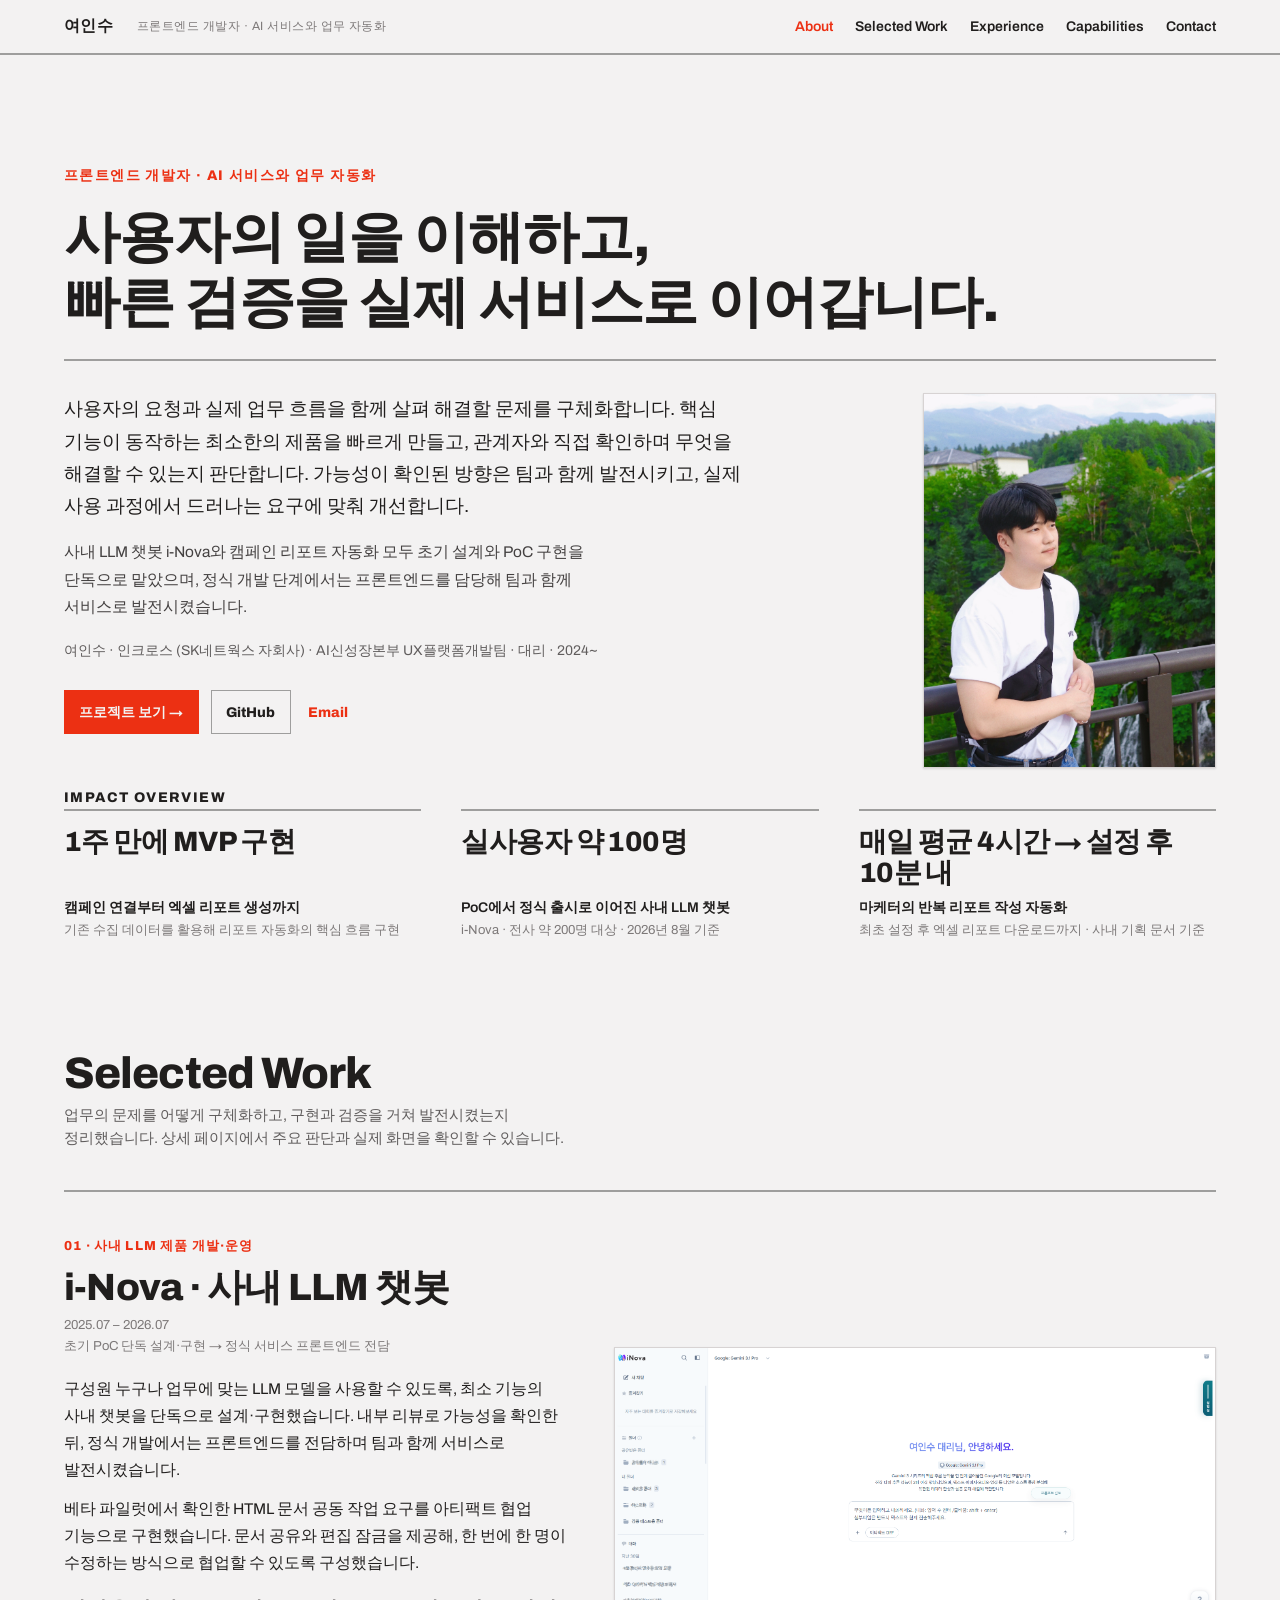
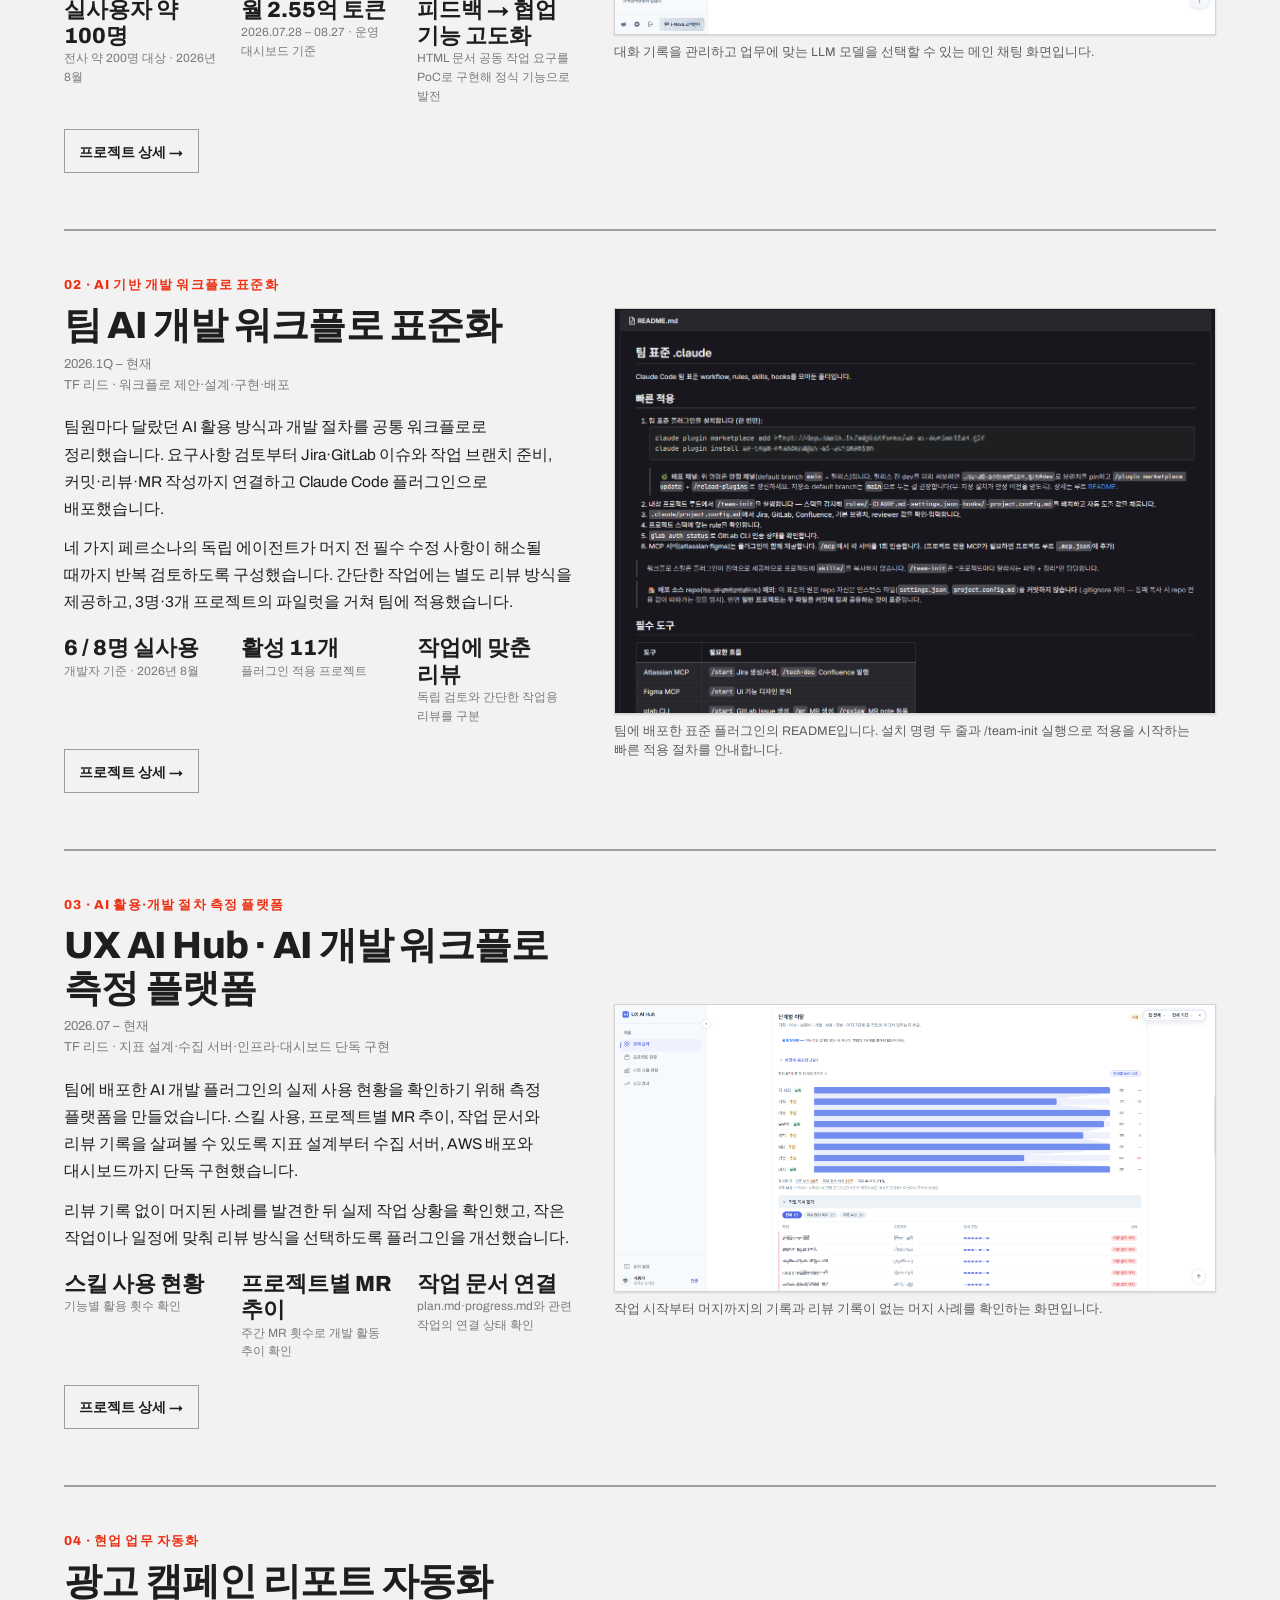
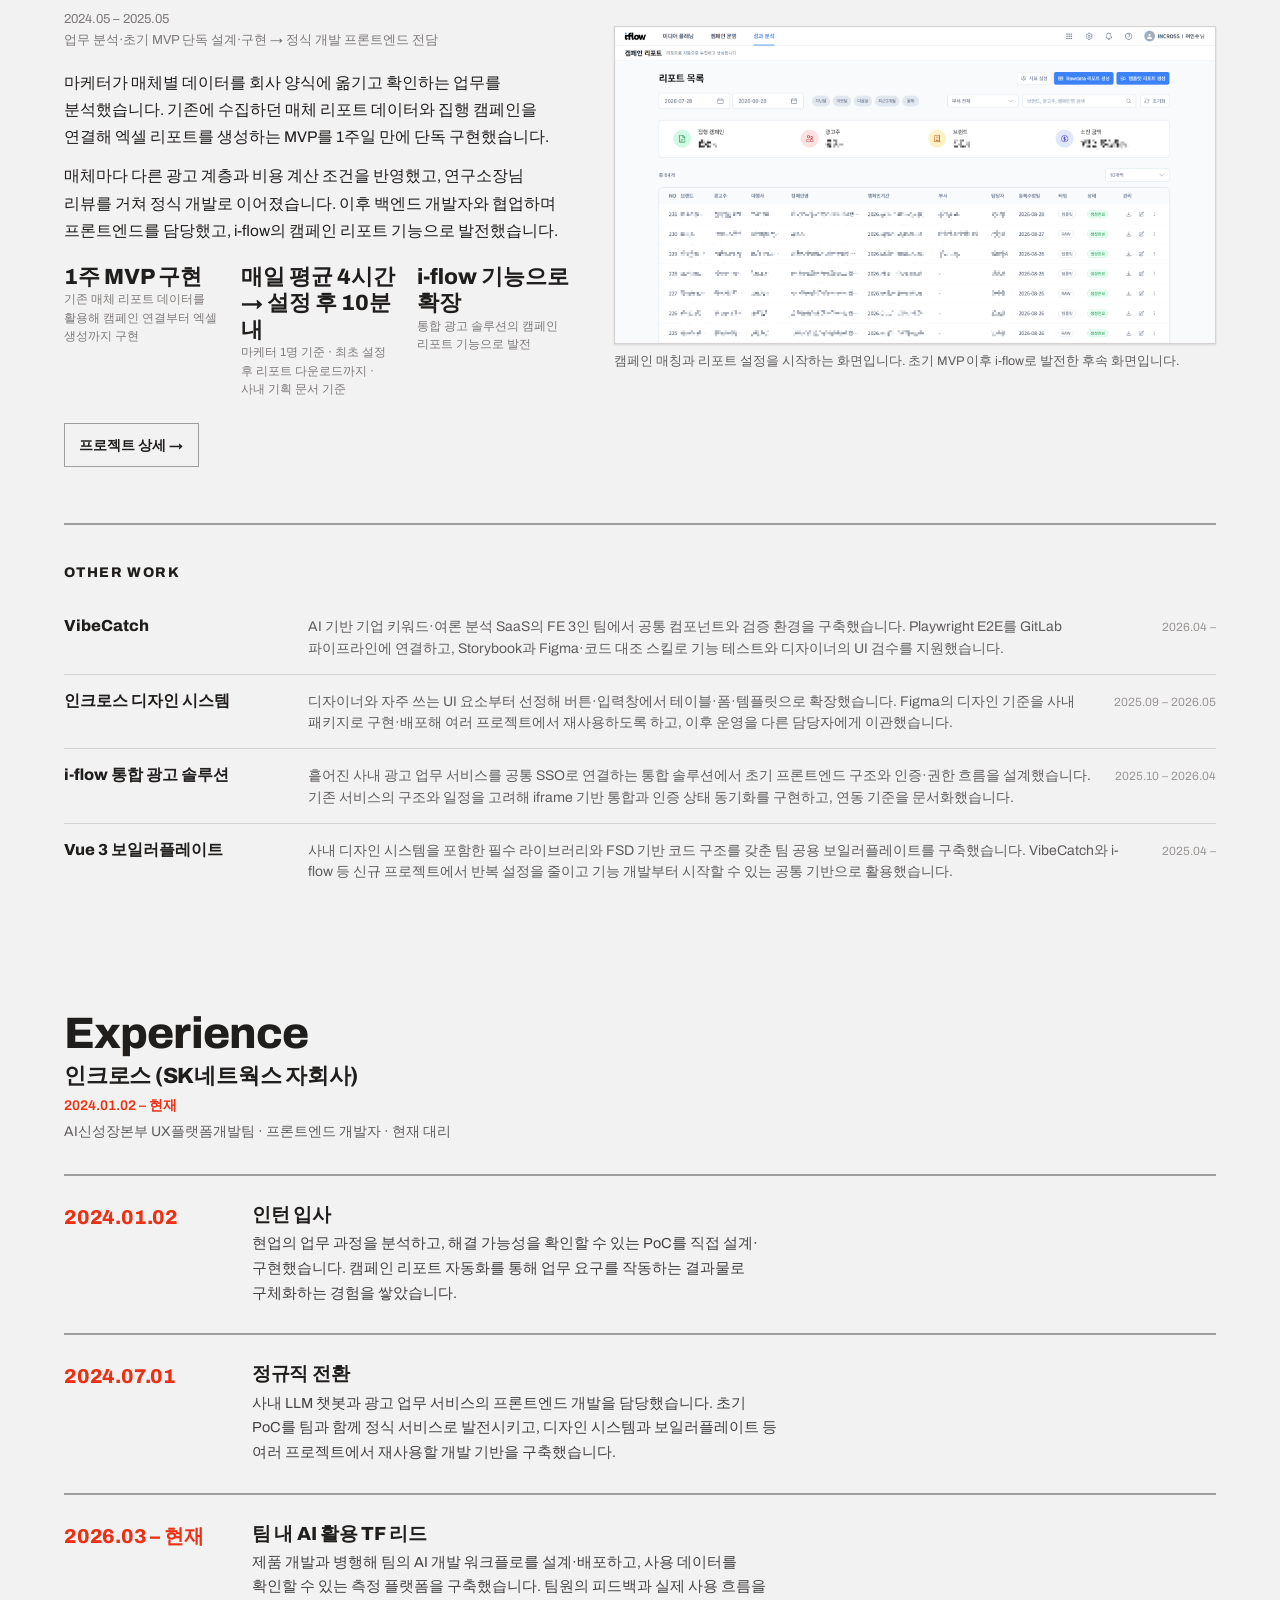
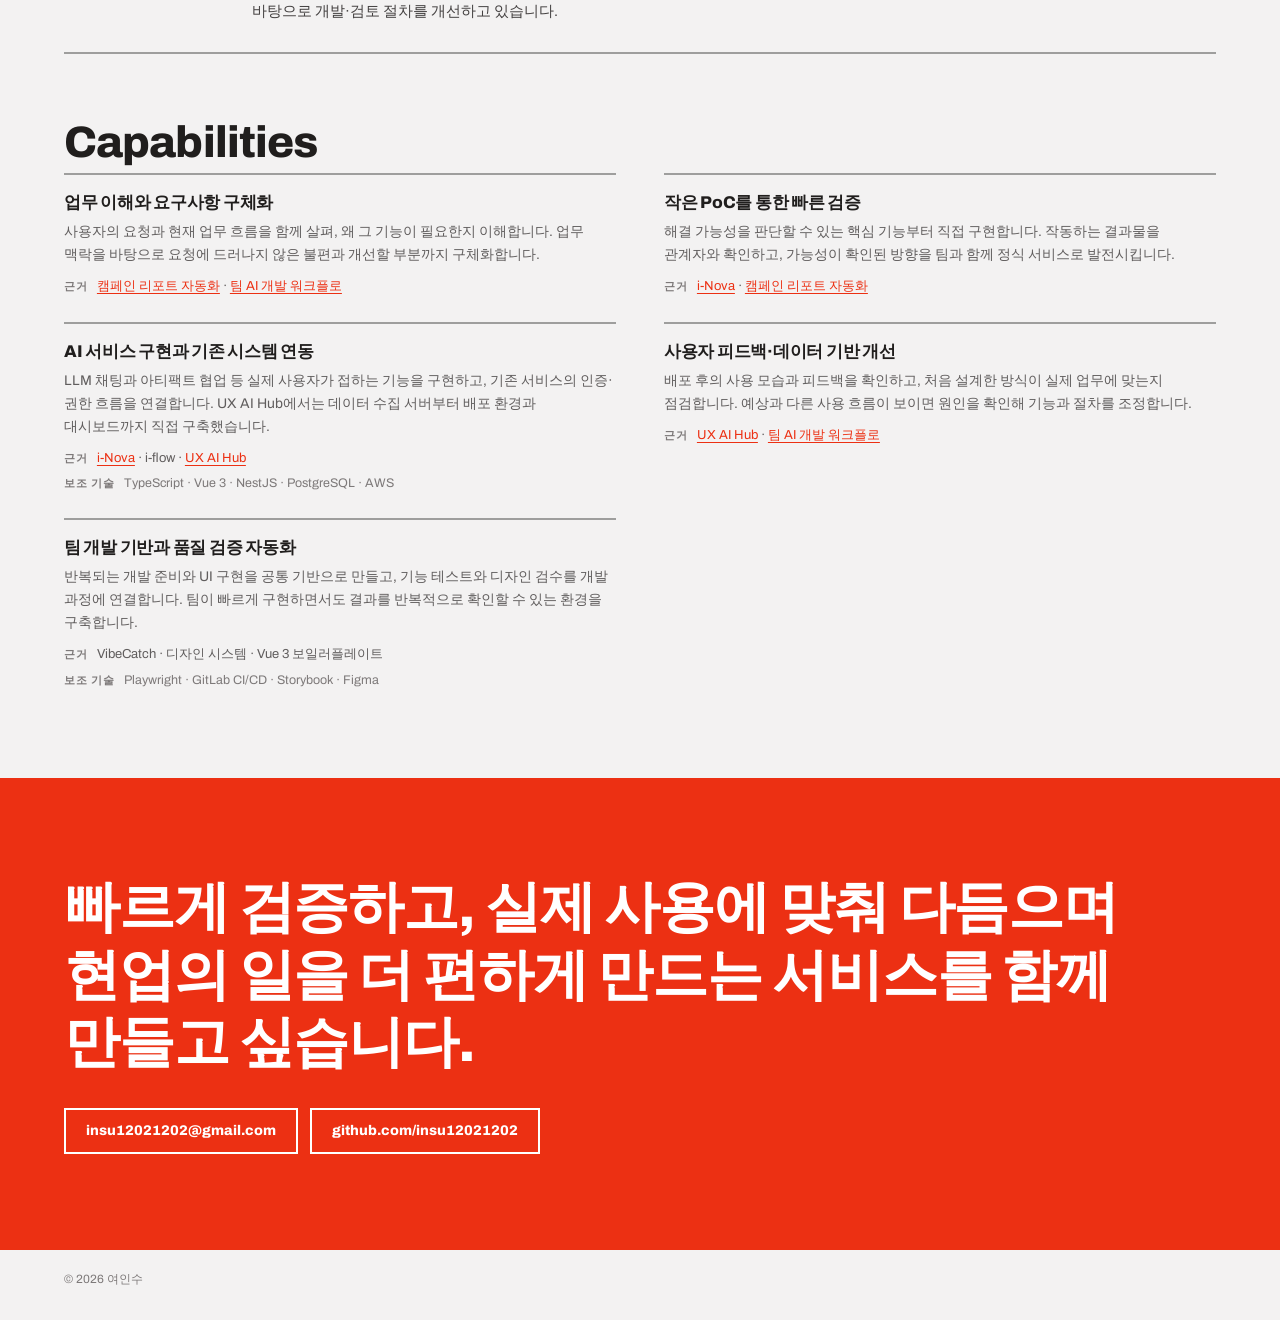
==== commit 41e83210: "Merge remote-tracking branch 'origin/main' into claude/portfolio-deployment-9981b6 # Conflicts: #	in" ====
--- a/index.html
+++ b/index.html
@@ -82,7 +82,7 @@
 
   <section class="work shell" id="work">
     <h2 class="section-title">Selected Work</h2>
-    <p class="section-intro">각 프로젝트는 문제 → 판단 → 해결 → 정량 결과의 순서로 정리했습니다. 상세 페이지에서 실제 화면과 근거 자료를 함께 확인할 수 있습니다.</p>
+    <p class="section-intro">업무의 문제를 어떻게 구체화하고, 구현과 검증을 거쳐 발전시켰는지 정리했습니다. 상세 페이지에서 주요 판단과 실제 화면을 확인할 수 있습니다.</p>
 
     <article class="work-item" id="work-inova">
       <div class="work-item__row">
@@ -90,21 +90,21 @@
           <p class="work-item__kicker">01 · 사내 LLM 제품 개발·운영</p>
           <h3 class="work-item__title">i-Nova · 사내 LLM 챗봇</h3>
           <p class="work-item__meta">2025.07 – 2026.07<br>초기 PoC 단독 설계·구현 → 정식 서비스 프론트엔드 전담</p>
-          <p class="work-item__body">구성원 누구나 업무에 맞는 LLM 모델을 선택해 사용할 수 있도록, 최소 기능의 사내 챗봇을 단독 구현했습니다. 팀장님·본부장님 리뷰로 가능성을 확인한 뒤 팀과 함께 정식 서비스로 발전시켰습니다.</p>
-          <p class="work-item__body">베타 파일럿에서는 지속적으로 피드백을 수집했습니다. 마케터의 HTML 문서 공동 작업 요구를 바탕으로 아티팩트 협업 기능을 PoC로 구현하고 고도화했으며, 문서를 공유하면서 한 번에 한 명이 편집하도록 구성했습니다. 현재는 전사 약 200명을 대상으로 약 100명이 실사용하고 있습니다.</p>
+          <p class="work-item__body">구성원 누구나 업무에 맞는 LLM 모델을 사용할 수 있도록, 최소 기능의 사내 챗봇을 단독으로 설계·구현했습니다. 내부 리뷰로 가능성을 확인한 뒤, 정식 개발에서는 프론트엔드를 전담하며 팀과 함께 서비스로 발전시켰습니다.</p>
+          <p class="work-item__body">베타 파일럿에서 확인한 HTML 문서 공동 작업 요구를 아티팩트 협업 기능으로 구현했습니다. 문서 공유와 편집 잠금을 제공해, 한 번에 한 명이 수정하는 방식으로 협업할 수 있도록 구성했습니다.</p>
           <div class="metrics">
             <div><div class="metric__value">실사용자 약 100명</div><div class="metric__note">전사 약 200명 대상 · 2026년 8월</div></div>
-            <div><div class="metric__value">월 2.55억 토큰</div><div class="metric__note">2026.07.28 – 08.27 · Google·Anthropic·Perplexity·OpenAI 모델 운영</div></div>
+            <div><div class="metric__value">월 2.55억 토큰</div><div class="metric__note">2026.07.28 – 08.27 · 운영 대시보드 기준</div></div>
             <div><div class="metric__value">피드백 → 협업 기능 고도화</div><div class="metric__note">HTML 문서 공동 작업 요구를 PoC로 구현해 정식 기능으로 발전</div></div>
           </div>
           <a class="btn btn-secondary" href="work-01-inova.html">프로젝트 상세 →</a>
         </div>
         <div class="work-item__media">
           <figure>
-            <button class="zoom-trigger" type="button" data-lightbox data-cap="i-Nova 메인 채팅 화면입니다. 사이드바에서 대화·폴더·즐겨찾기를 관리하고, 모델을 선택해 바로 대화를 시작합니다." aria-label="이미지 크게 보기">
+            <button class="zoom-trigger" type="button" data-lightbox data-cap="대화 기록을 관리하고 업무에 맞는 LLM 모델을 선택할 수 있는 메인 채팅 화면입니다." aria-label="이미지 크게 보기">
               <img class="shot" src="assets/inova_메인화면_2026-08-31.png" alt="i-Nova 메인 채팅 화면: 왼쪽 사이드바의 대화·폴더 목록과 '여인수 대리님, 안녕하세요' 인사, 모델 선택과 하단 입력창" loading="lazy">
             </button>
-            <figcaption class="shot-caption">실사용자가 처음 만나는 메인 채팅 화면입니다. 대화 기록·폴더·즐겨찾기를 관리하고, 여러 모델 중 하나를 선택해 바로 질문할 수 있습니다.</figcaption>
+            <figcaption class="shot-caption">대화 기록을 관리하고 업무에 맞는 LLM 모델을 선택할 수 있는 메인 채팅 화면입니다.</figcaption>
           </figure>
         </div>
       </div>
@@ -116,8 +116,8 @@
           <p class="work-item__kicker">02 · AI 기반 개발 워크플로 표준화</p>
           <h3 class="work-item__title">팀 AI 개발 워크플로 표준화</h3>
           <p class="work-item__meta">2026.1Q – 현재<br>TF 리드 · 워크플로 제안·설계·구현·배포</p>
-          <p class="work-item__body">팀원마다 달랐던 AI 활용 방식과 개발 절차를 공통 워크플로로 정리했습니다. 요구사항을 함께 검토해 작업 계획을 세우고, Jira 티켓과 개발자 관점의 GitLab 이슈, 작업 브랜치 생성까지 연결해 개발을 시작할 수 있도록 구성했습니다.</p>
-          <p class="work-item__body">커밋과 MR 작성 기준을 표준화하고, 네 가지 페르소나의 서브 에이전트가 독립적으로 검토하며 머지 전 필수 수정 사항이 해소될 때까지 반복하는 리뷰 절차를 만들었습니다. 간단한 작업에는 별도 리뷰 방식을 적용하도록 설계했습니다. 3명·3개 프로젝트의 파일럿을 거쳐 Claude Code 플러그인으로 배포했습니다.</p>
+          <p class="work-item__body">팀원마다 달랐던 AI 활용 방식과 개발 절차를 공통 워크플로로 정리했습니다. 요구사항 검토부터 Jira·GitLab 이슈와 작업 브랜치 준비, 커밋·리뷰·MR 작성까지 연결하고 Claude Code 플러그인으로 배포했습니다.</p>
+          <p class="work-item__body">네 가지 페르소나의 독립 에이전트가 머지 전 필수 수정 사항이 해소될 때까지 반복 검토하도록 구성했습니다. 간단한 작업에는 별도 리뷰 방식을 제공하고, 3명·3개 프로젝트의 파일럿을 거쳐 팀에 적용했습니다.</p>
           <div class="metrics">
             <div><div class="metric__value">6 / 8명 실사용</div><div class="metric__note">개발자 기준 · 2026년 8월</div></div>
             <div><div class="metric__value">활성 11개</div><div class="metric__note">플러그인 적용 프로젝트</div></div>
@@ -142,8 +142,8 @@
           <p class="work-item__kicker">03 · AI 활용·개발 절차 측정 플랫폼</p>
           <h3 class="work-item__title">UX AI Hub · AI 개발 워크플로 측정 플랫폼</h3>
           <p class="work-item__meta">2026.07 – 현재<br>TF 리드 · 지표 설계·수집 서버·인프라·대시보드 단독 구현</p>
-          <p class="work-item__body">팀에 배포한 AI 개발 플러그인이 실제 업무에서 어떻게 사용되는지 확인하기 위해 측정 플랫폼을 만들었습니다. 스킬 활용 횟수, 프로젝트별 주간 MR 추이, 작업 계획·진행 문서의 연결 상태를 확인할 수 있도록 지표 설계부터 수집 서버, 인프라, 대시보드까지 직접 구현했습니다.</p>
-          <p class="work-item__body">데이터에서 리뷰 없이 머지되는 사례를 발견하고 원인을 확인했습니다. 작은 작업이나 일정상 빠른 확인이 필요한 상황을 반영해, review 스킬이 작업 범위를 자동으로 파악하고 간단 리뷰 또는 기존의 독립 에이전트 반복 리뷰를 선택할 수 있도록 개선했습니다.</p>
+          <p class="work-item__body">팀에 배포한 AI 개발 플러그인의 실제 사용 현황을 확인하기 위해 측정 플랫폼을 만들었습니다. 스킬 사용, 프로젝트별 MR 추이, 작업 문서와 리뷰 기록을 살펴볼 수 있도록 지표 설계부터 수집 서버, AWS 배포와 대시보드까지 단독 구현했습니다.</p>
+          <p class="work-item__body">리뷰 기록 없이 머지된 사례를 발견한 뒤 실제 작업 상황을 확인했고, 작은 작업이나 일정에 맞춰 리뷰 방식을 선택하도록 플러그인을 개선했습니다.</p>
           <div class="metrics">
             <div><div class="metric__value">스킬 사용 현황</div><div class="metric__note">기능별 활용 횟수 확인</div></div>
             <div><div class="metric__value">프로젝트별 MR 추이</div><div class="metric__note">주간 MR 횟수로 개발 활동 추이 확인</div></div>
@@ -153,10 +153,10 @@
         </div>
         <div class="work-item__media">
           <figure>
-            <button class="zoom-trigger" type="button" data-lightbox data-cap="작업 시작부터 머지까지의 절차 이행을 확인하는 화면입니다. 리뷰 없이 머지된 사례를 발견한 뒤 원인을 확인하고, 작업 범위에 맞춰 리뷰 방식을 선택할 수 있도록 개선했습니다." aria-label="이미지 크게 보기">
+            <button class="zoom-trigger" type="button" data-lightbox data-cap="작업 시작부터 머지까지의 기록과 리뷰 기록이 없는 머지 사례를 확인하는 화면입니다." aria-label="이미지 크게 보기">
               <img class="shot" src="assets/ux ai hub_절차 이행 퍼널.png" alt="UX AI Hub 절차 이행 퍼널 대시보드: 작업이 시작부터 머지까지 어느 단계에서 이탈하는지 보여주는 화면" loading="lazy">
             </button>
-            <figcaption class="shot-caption">작업 시작부터 머지까지의 절차 이행을 확인하는 화면입니다. 리뷰 없이 머지된 사례를 발견한 뒤 원인을 확인하고, 작업 범위에 맞춰 리뷰 방식을 선택할 수 있도록 개선했습니다.</figcaption>
+            <figcaption class="shot-caption">작업 시작부터 머지까지의 기록과 리뷰 기록이 없는 머지 사례를 확인하는 화면입니다.</figcaption>
           </figure>
         </div>
       </div>
@@ -167,9 +167,9 @@
         <div class="work-item__text">
           <p class="work-item__kicker">04 · 현업 업무 자동화</p>
           <h3 class="work-item__title">광고 캠페인 리포트 자동화</h3>
-          <p class="work-item__meta">2024.05 – 2025.05<br>업무 분석·초기 PoC 단독 설계·구현 → 정식 개발 프론트엔드 전담</p>
-          <p class="work-item__body">마케터가 매체별 데이터를 회사 리포트 양식에 옮기고 확인하는 반복 업무를 분석했습니다. 기존에 수집하던 매체 리포트 데이터와 집행 캠페인을 연결해 엑셀 리포트를 자동 생성하는 MVP를 1주 만에 단독 구현했고, 연구소장님 리뷰를 거쳐 정식 개발로 이어졌습니다.</p>
-          <p class="work-item__body">개발 과정에서는 매체마다 다른 캠페인·광고그룹·소재의 계층 구조와 비용 계산 조건을 반영해 리포트 가공을 자동화했습니다. 정식 개발 단계에서는 백엔드 개발자와 협업하며 프론트엔드를 담당했고, 이후 i-flow의 캠페인 리포트 기능으로 발전했습니다.</p>
+          <p class="work-item__meta">2024.05 – 2025.05<br>업무 분석·초기 MVP 단독 설계·구현 → 정식 개발 프론트엔드 전담</p>
+          <p class="work-item__body">마케터가 매체별 데이터를 회사 양식에 옮기고 확인하는 업무를 분석했습니다. 기존에 수집하던 매체 리포트 데이터와 집행 캠페인을 연결해 엑셀 리포트를 생성하는 MVP를 1주일 만에 단독 구현했습니다.</p>
+          <p class="work-item__body">매체마다 다른 광고 계층과 비용 계산 조건을 반영했고, 연구소장님 리뷰를 거쳐 정식 개발로 이어졌습니다. 이후 백엔드 개발자와 협업하며 프론트엔드를 담당했고, i-flow의 캠페인 리포트 기능으로 발전했습니다.</p>
           <div class="metrics">
             <div><div class="metric__value">1주 MVP 구현</div><div class="metric__note">기존 매체 리포트 데이터를 활용해 캠페인 연결부터 엑셀 생성까지 구현</div></div>
             <div><div class="metric__value">매일 평균 4시간 → 설정 후 10분 내</div><div class="metric__note">마케터 1명 기준 · 최초 설정 후 리포트 다운로드까지 · 사내 기획 문서 기준</div></div>
@@ -179,10 +179,10 @@
         </div>
         <div class="work-item__media">
           <figure>
-            <button class="zoom-trigger" type="button" data-lightbox data-cap="캠페인 매칭과 리포트 설정의 진입점입니다. 최초 설정을 마치면 이후 리포트는 10분 안에 내려받을 수 있습니다." aria-label="이미지 크게 보기">
+            <button class="zoom-trigger" type="button" data-lightbox data-cap="캠페인 매칭과 리포트 설정을 시작하는 화면입니다. 초기 MVP 이후 i-flow로 발전한 후속 화면입니다." aria-label="이미지 크게 보기">
               <img class="shot" src="assets/캠페인리포트 메인화면.png" alt="캠페인 리포트 자동화 서비스 메인 화면: 캠페인 목록과 리포트 설정" loading="lazy">
             </button>
-            <figcaption class="shot-caption">캠페인 매칭과 리포트 설정의 진입점입니다. 최초 설정을 마치면 이후에는 10분 안에 리포트를 내려받습니다.</figcaption>
+            <figcaption class="shot-caption">캠페인 매칭과 리포트 설정을 시작하는 화면입니다. 초기 MVP 이후 i-flow로 발전한 후속 화면입니다.</figcaption>
           </figure>
         </div>
       </div>
@@ -193,22 +193,22 @@
       <div class="other-work__list">
         <div class="other-work__row">
           <span class="other-work__name">VibeCatch</span>
-          <span class="other-work__desc">기업의 키워드·여론 동향을 AI로 수집·요약하는 대외 SaaS의 프론트엔드 개발에 참여했습니다. FE 3명이 함께 쓰는 공통 컴포넌트와 검증 환경을 구축하고, Playwright 기반 E2E를 GitLab 파이프라인에 연결해 MR 전 기능을 자동 확인하도록 했습니다. Storybook과 Figma·컴포넌트 코드를 대조하는 component-qa 스킬로 디자이너의 UI 검수를 지원해, 개발 중 기능과 디자인을 반복적으로 확인할 수 있게 했습니다.</span>
+          <span class="other-work__desc">AI 기반 기업 키워드·여론 분석 SaaS의 FE 3인 팀에서 공통 컴포넌트와 검증 환경을 구축했습니다. Playwright E2E를 GitLab 파이프라인에 연결하고, Storybook과 Figma·코드 대조 스킬로 기능 테스트와 디자이너의 UI 검수를 지원했습니다.</span>
           <span class="other-work__date">2026.04 –</span>
         </div>
         <div class="other-work__row">
           <span class="other-work__name">인크로스 디자인 시스템</span>
-          <span class="other-work__desc">반복되는 UI 설계·구현을 줄이기 위해 디자인 시스템을 제안하고, 디자이너와 자주 쓰는 요소부터 선정했습니다. 버튼·체크박스·입력창에서 테이블·폼·템플릿으로 단계적으로 확장했으며, Figma의 디자인 기준을 코드에 반영해 사내 패키지로 배포했습니다. 여러 프로젝트에서 재사용하는 기반으로 정착시킨 뒤, 다른 담당자가 운영을 이어가도록 이관했습니다.</span>
+          <span class="other-work__desc">디자이너와 자주 쓰는 UI 요소부터 선정해 버튼·입력창에서 테이블·폼·템플릿으로 확장했습니다. Figma의 디자인 기준을 사내 패키지로 구현·배포해 여러 프로젝트에서 재사용하도록 하고, 이후 운영을 다른 담당자에게 이관했습니다.</span>
           <span class="other-work__date">2025.09 – 2026.05</span>
         </div>
         <div class="other-work__row">
           <span class="other-work__name">i-flow 통합 광고 솔루션</span>
-          <span class="other-work__desc">캠페인 리포트·광고 집행 화면 자동 캡처·도달 예측·소재 공유 등 흩어진 사내 광고 서비스를 공통 SSO로 묶는 통합 솔루션입니다. 초기 프론트엔드 구조와 인증·권한 흐름을 설계하고, 기존 서비스의 구조와 개발 일정을 고려해 iframe 기반 통합과 서비스 간 인증 상태 동기화를 구현했습니다. 관련 설계를 문서로 남겨 다른 개발자도 같은 기준으로 연동할 수 있도록 했습니다.</span>
+          <span class="other-work__desc">흩어진 사내 광고 업무 서비스를 공통 SSO로 연결하는 통합 솔루션에서 초기 프론트엔드 구조와 인증·권한 흐름을 설계했습니다. 기존 서비스의 구조와 일정을 고려해 iframe 기반 통합과 인증 상태 동기화를 구현하고, 연동 기준을 문서화했습니다.</span>
           <span class="other-work__date">2025.10 – 2026.04</span>
         </div>
         <div class="other-work__row">
           <span class="other-work__name">Vue 3 보일러플레이트</span>
-          <span class="other-work__desc">새 프로젝트마다 반복하던 환경 설정과 기본 구조 구성을 줄이기 위해 팀 공용 보일러플레이트를 제안하고 구축했습니다. 사내 디자인 시스템을 포함한 필수 라이브러리와 FSD 기반 코드 구조를 미리 구성해, 팀원이 공통 기준 위에서 기능 개발부터 시작할 수 있도록 했습니다. VibeCatch와 i-flow 등 팀 신규 프로젝트의 공통 시작점으로 활용하고 있습니다.</span>
+          <span class="other-work__desc">사내 디자인 시스템을 포함한 필수 라이브러리와 FSD 기반 코드 구조를 갖춘 팀 공용 보일러플레이트를 구축했습니다. VibeCatch와 i-flow 등 신규 프로젝트에서 반복 설정을 줄이고 기능 개발부터 시작할 수 있는 공통 기반으로 활용했습니다.</span>
           <span class="other-work__date">2025.04 –</span>
         </div>
       </div>
@@ -268,7 +268,7 @@
       </div>
       <div class="capability">
         <h3>사용자 피드백·데이터 기반 개선</h3>
-        <p>배포 후의 사용 모습과 피드백을 확인하고, 처음 설계한 방식이 실제 업무에 맞는지 점검합니다. 리뷰 없이 머지되는 사례의 원인을 확인해 작업 범위에 맞는 리뷰 방식을 선택하도록 개선했습니다.</p>
+        <p>배포 후의 사용 모습과 피드백을 확인하고, 처음 설계한 방식이 실제 업무에 맞는지 점검합니다. 예상과 다른 사용 흐름이 보이면 원인을 확인해 기능과 절차를 조정합니다.</p>
         <p class="capability__evidence"><span class="capability__label">근거</span> <a href="#work-hub">UX AI Hub</a> · <a href="#work-workflow">팀 AI 개발 워크플로</a></p>
       </div>
       <div class="capability">
@@ -293,7 +293,6 @@
 
 <footer class="site-footer shell">
   <span>© 2026 여인수</span>
-  <span>사내 서비스 화면의 수치는 테스트 데이터입니다.</span>
 </footer>
 
 <div class="lightbox" id="lightbox" role="dialog" aria-modal="true" aria-label="이미지 크게 보기" hidden>
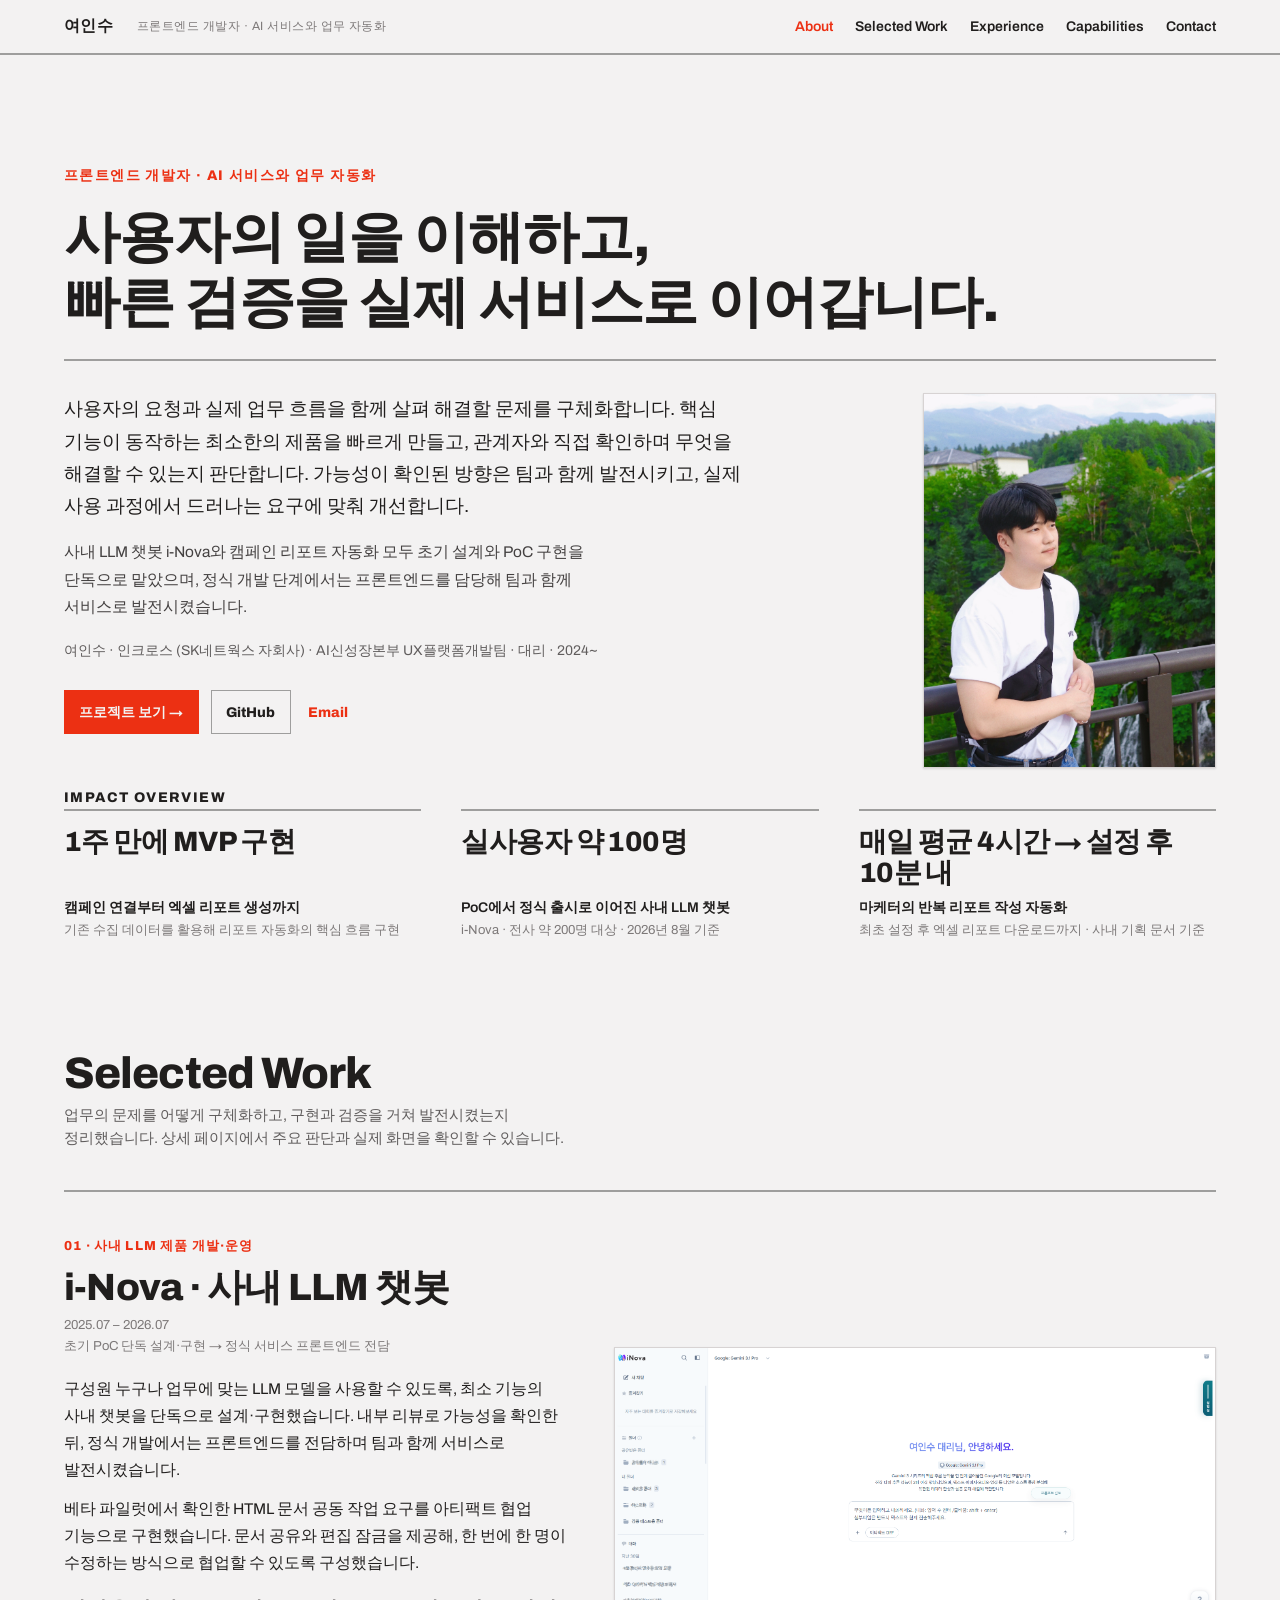
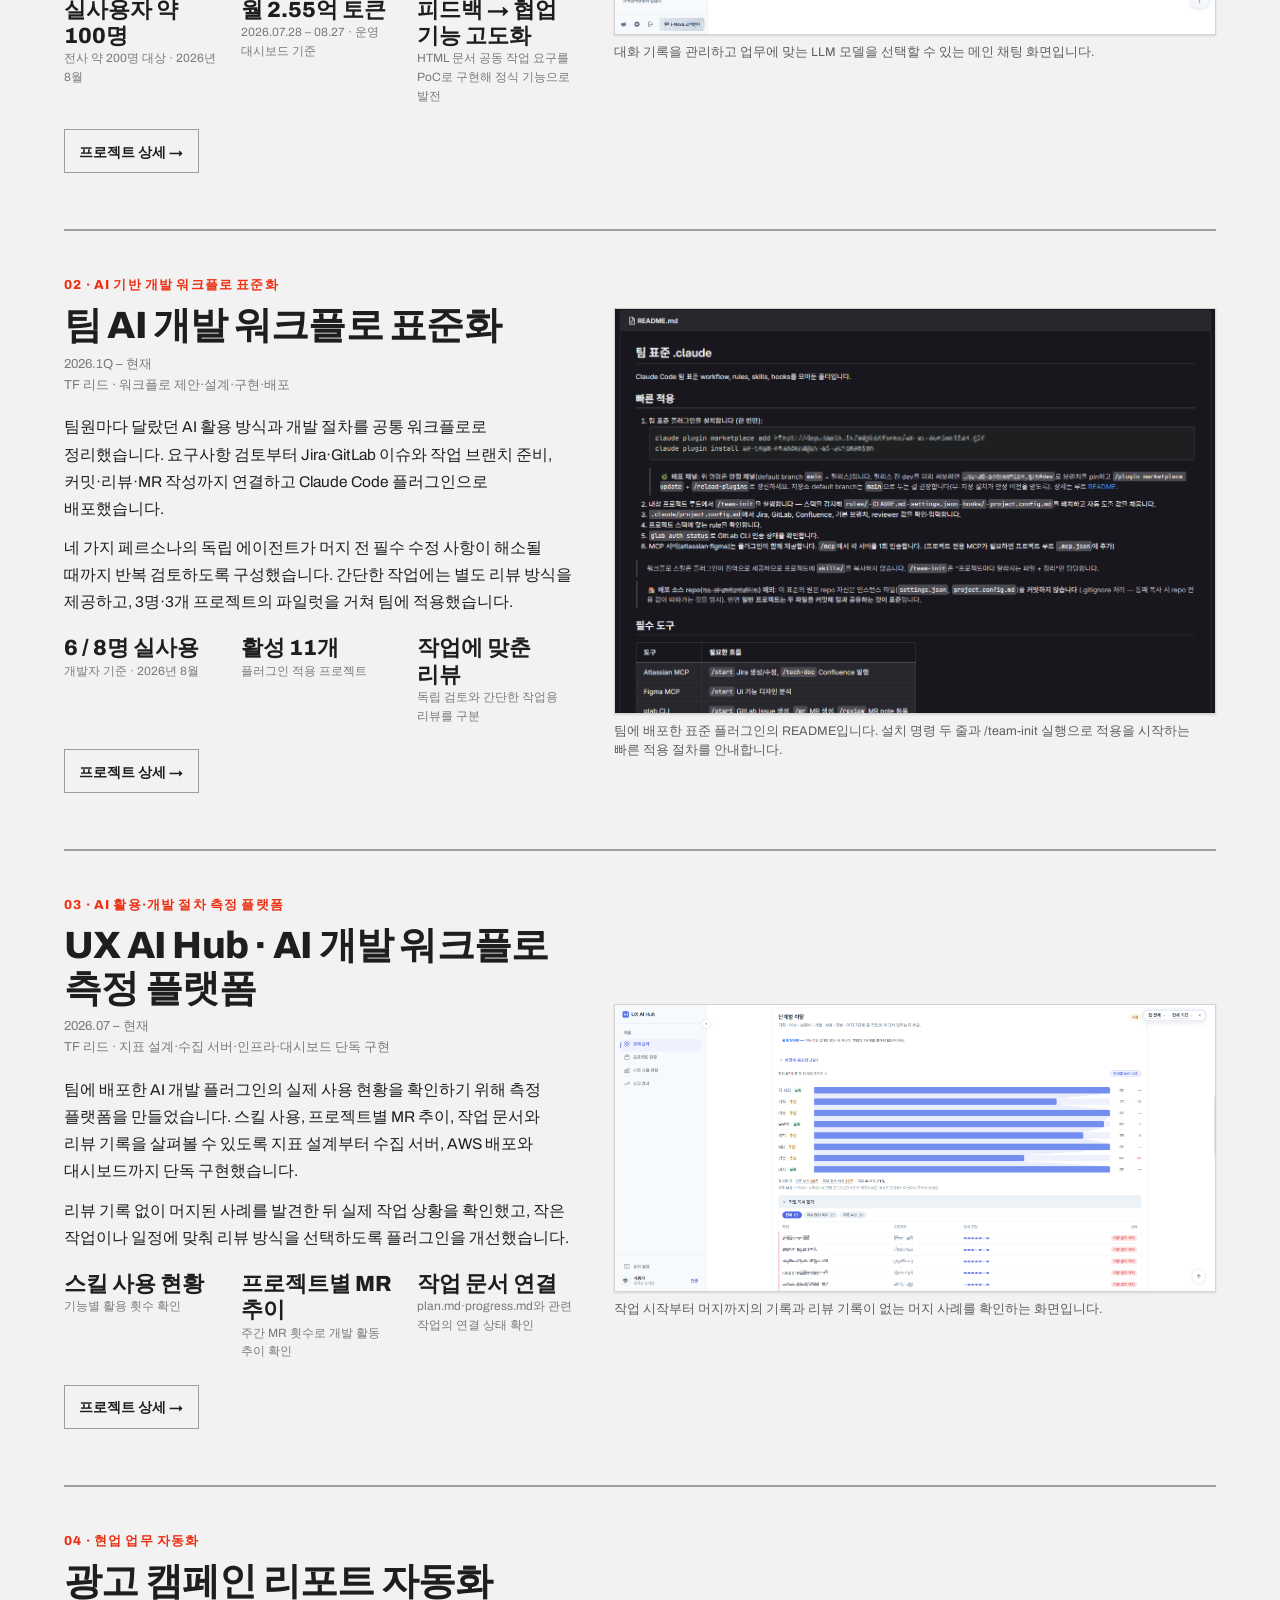
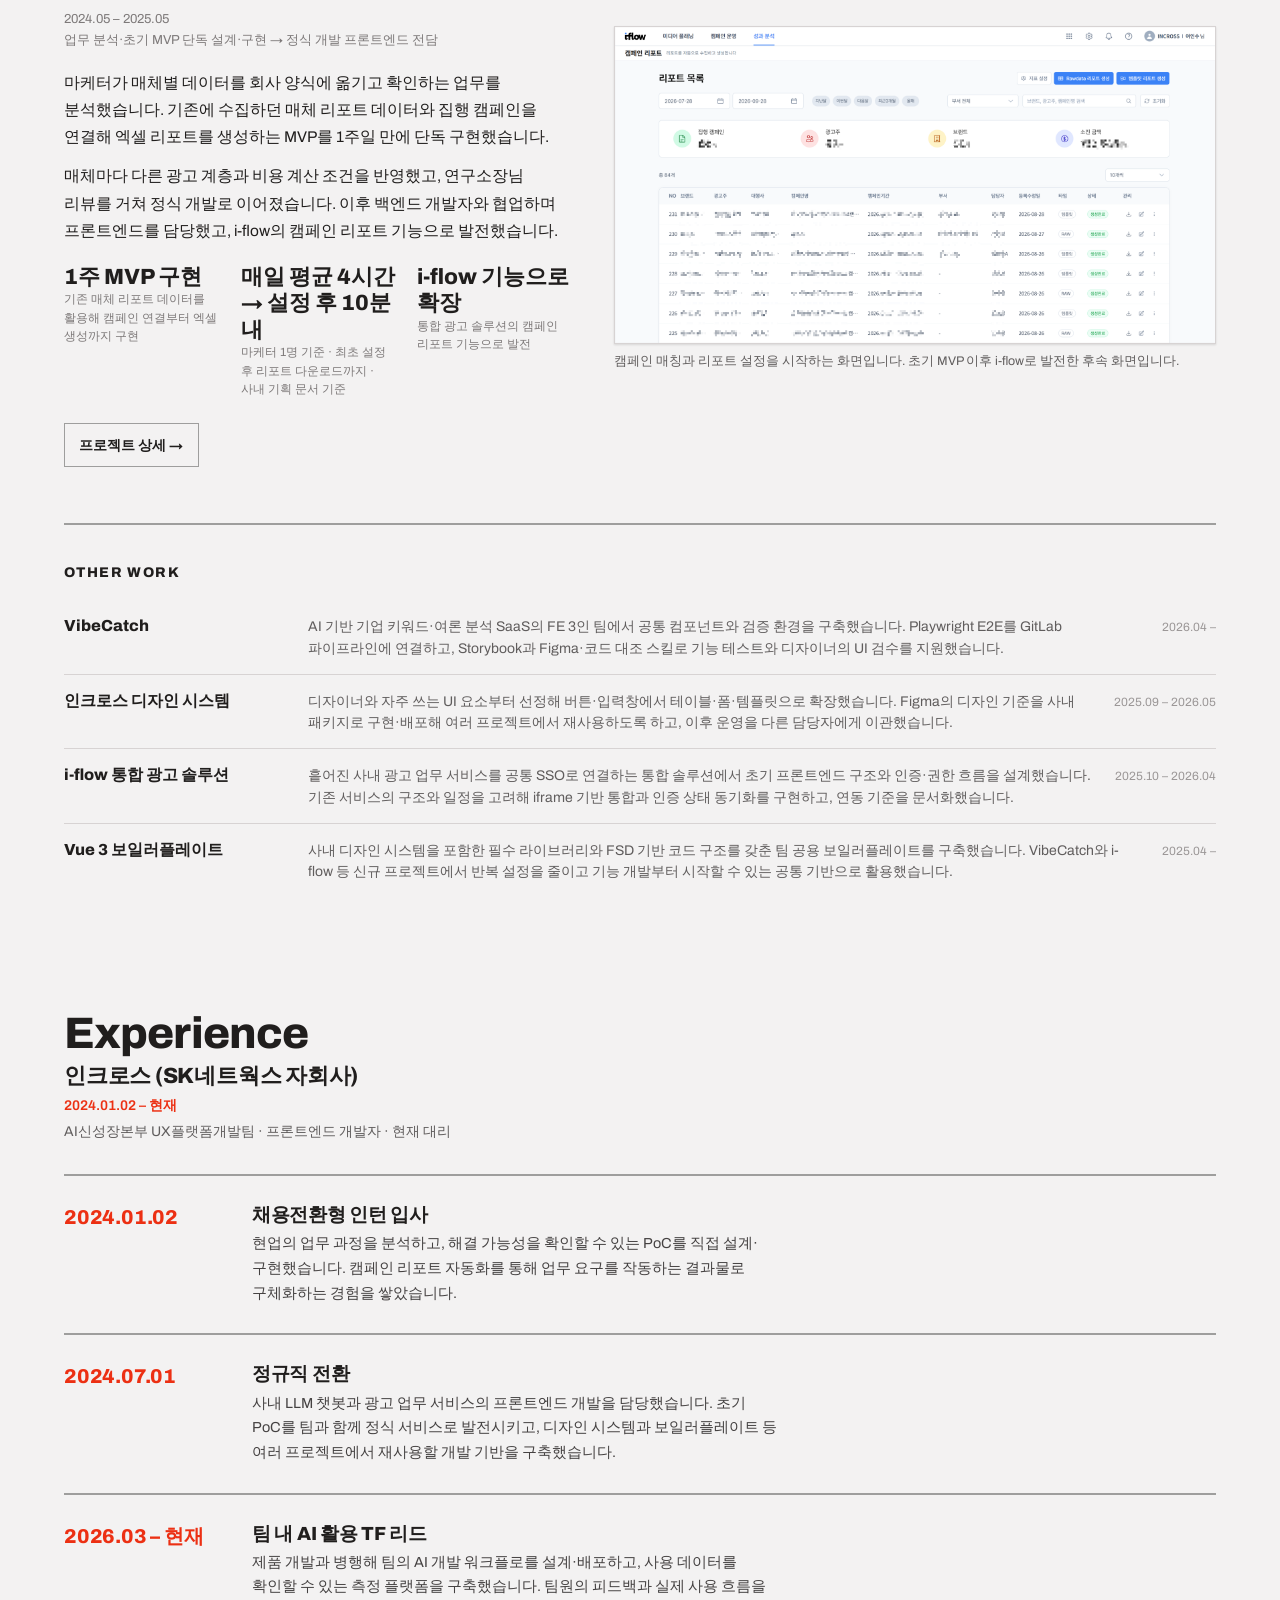
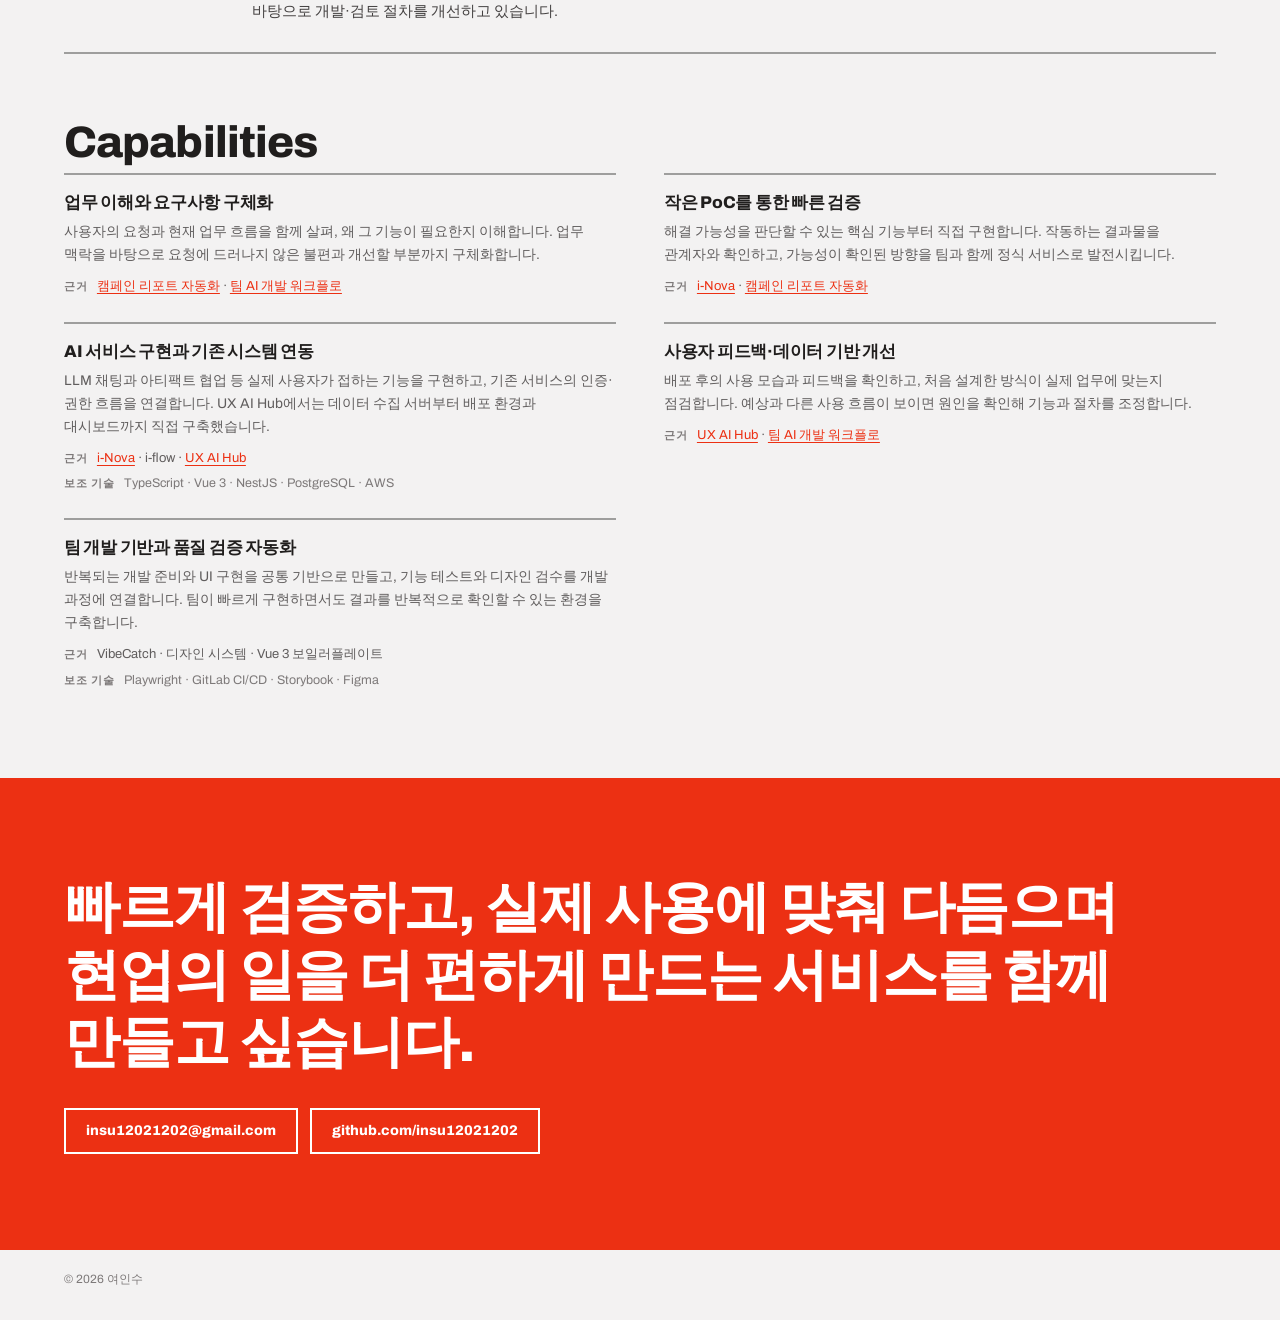
==== commit 87a8ea38: "fix: state the internship as conversion-track in the three intern mentions Co-Authored-By: Claude Fa" ====
--- a/index.html
+++ b/index.html
@@ -227,7 +227,7 @@
     <div class="timeline-row">
       <div class="timeline-row__year">2024.01.02</div>
       <div class="timeline-row__body">
-        <h3>인턴 입사</h3>
+        <h3>채용전환형 인턴 입사</h3>
         <p>현업의 업무 과정을 분석하고, 해결 가능성을 확인할 수 있는 PoC를 직접 설계·구현했습니다. 캠페인 리포트 자동화를 통해 업무 요구를 작동하는 결과물로 구체화하는 경험을 쌓았습니다.</p>
       </div>
     </div>
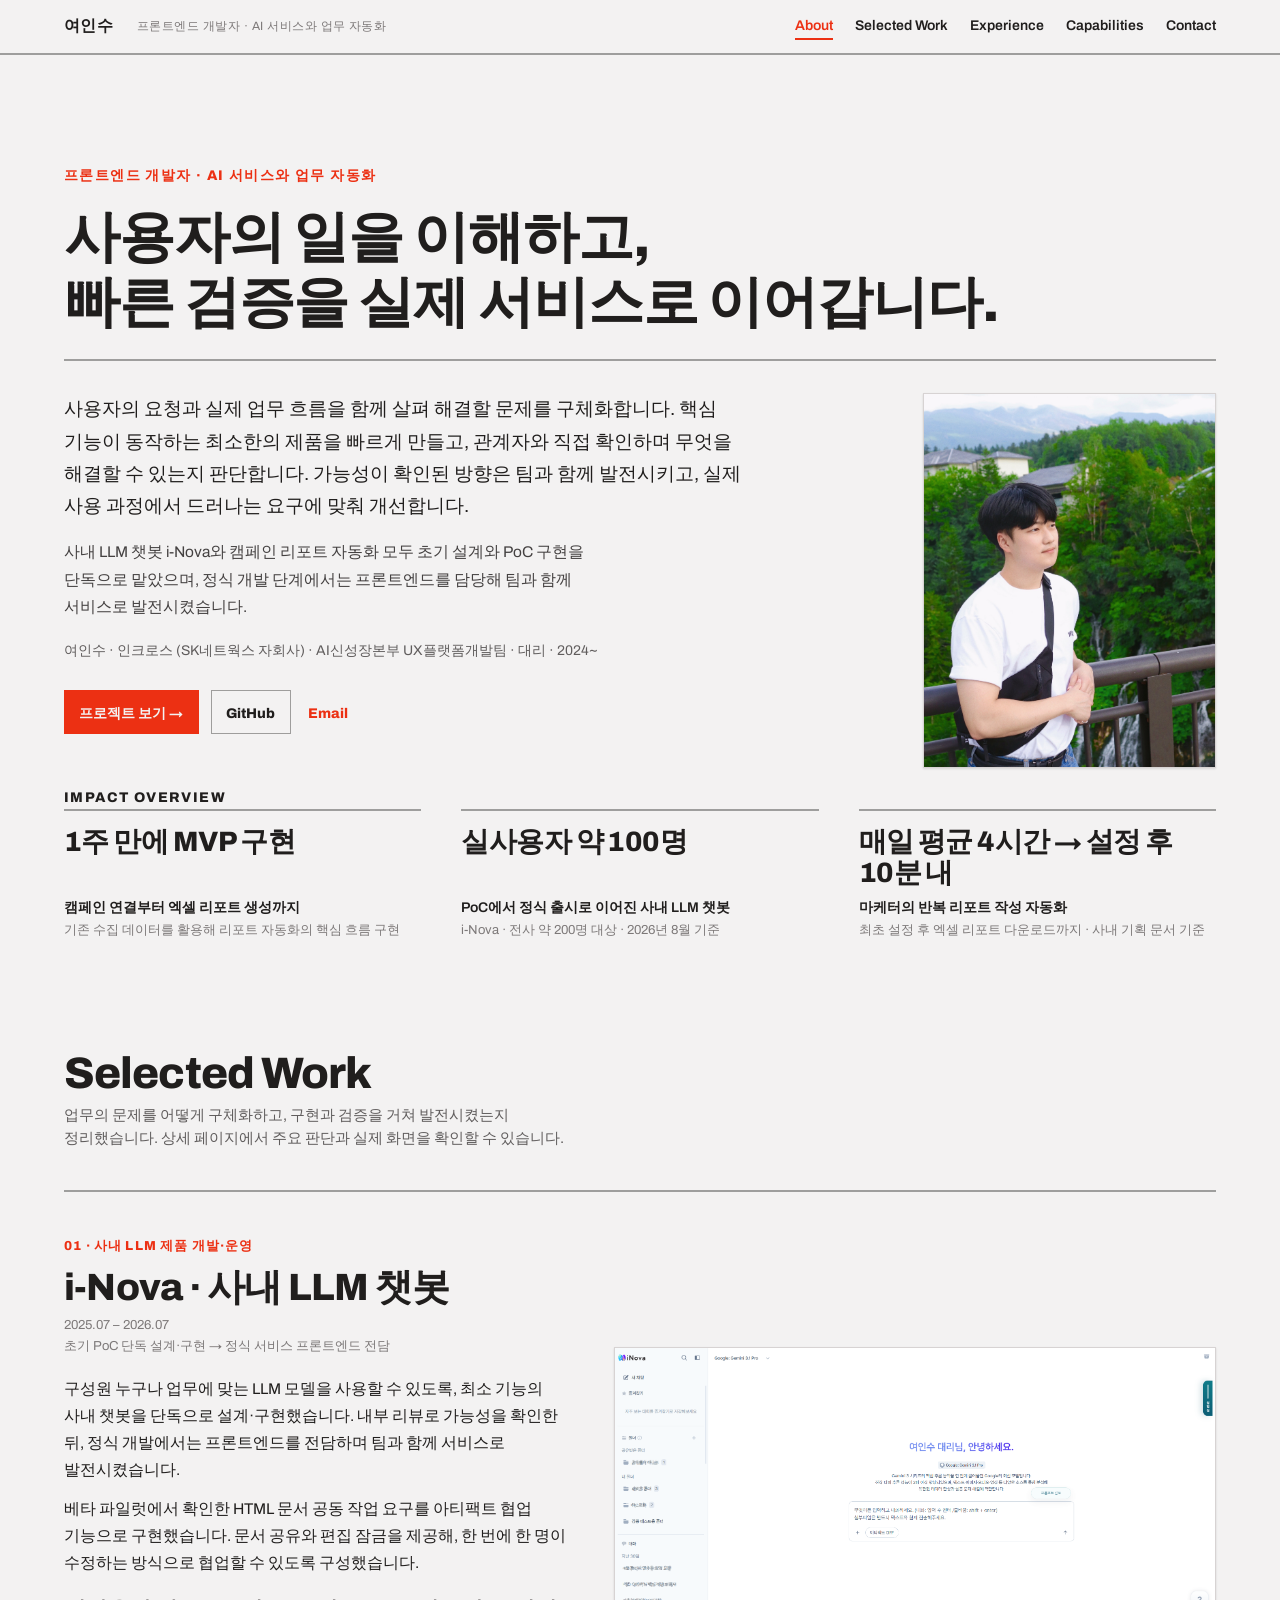
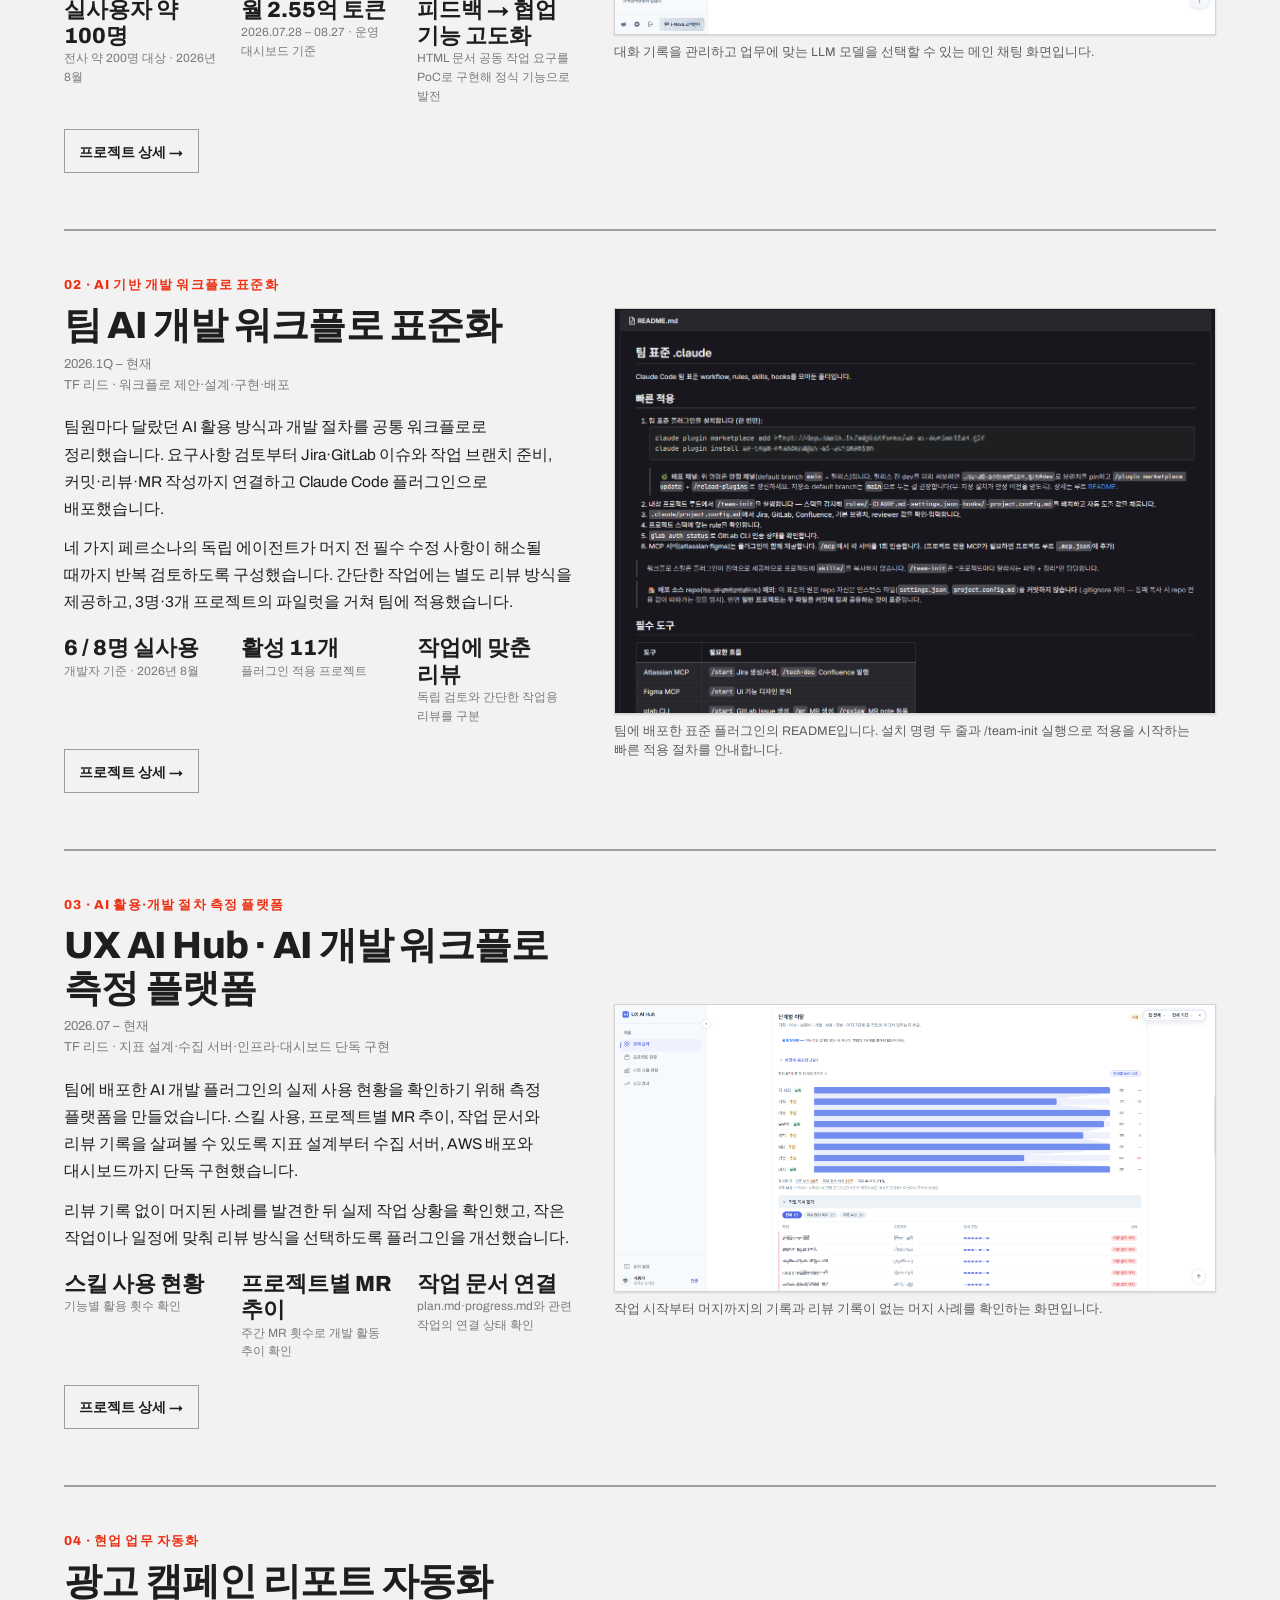
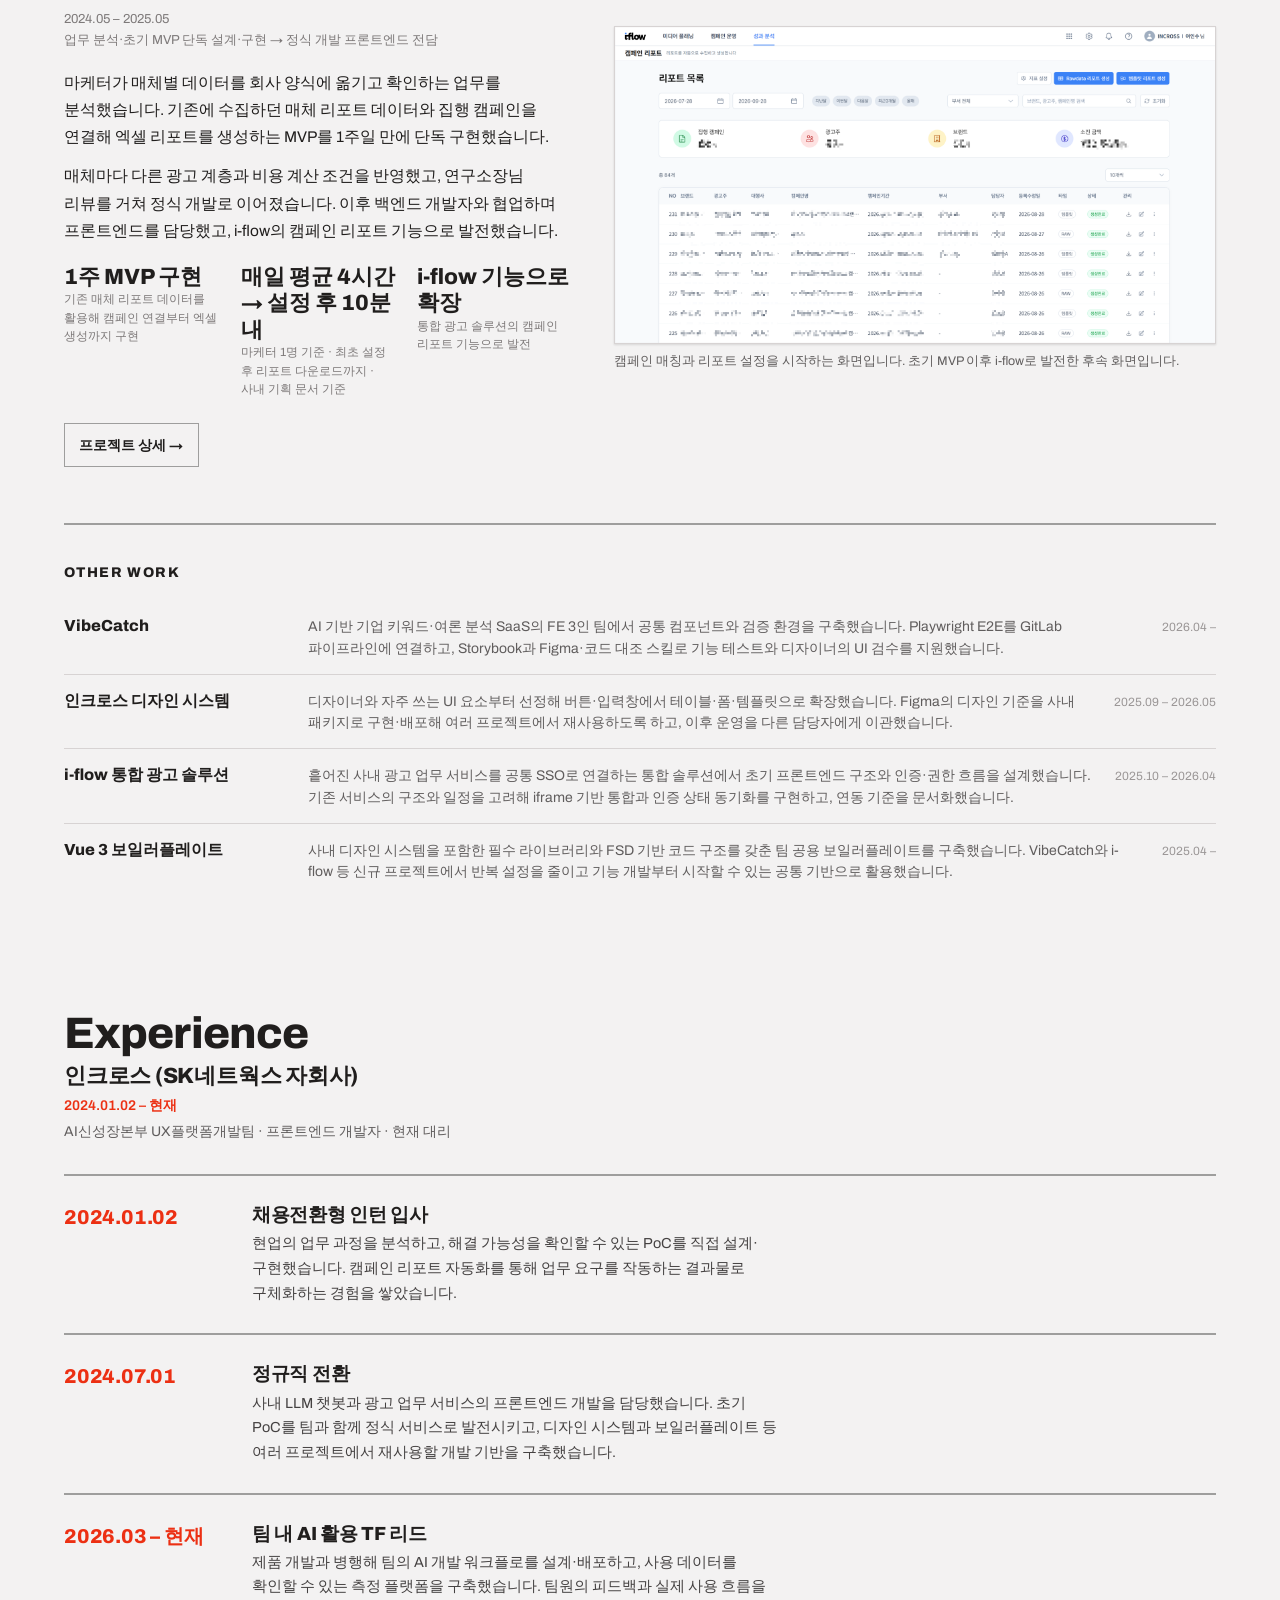
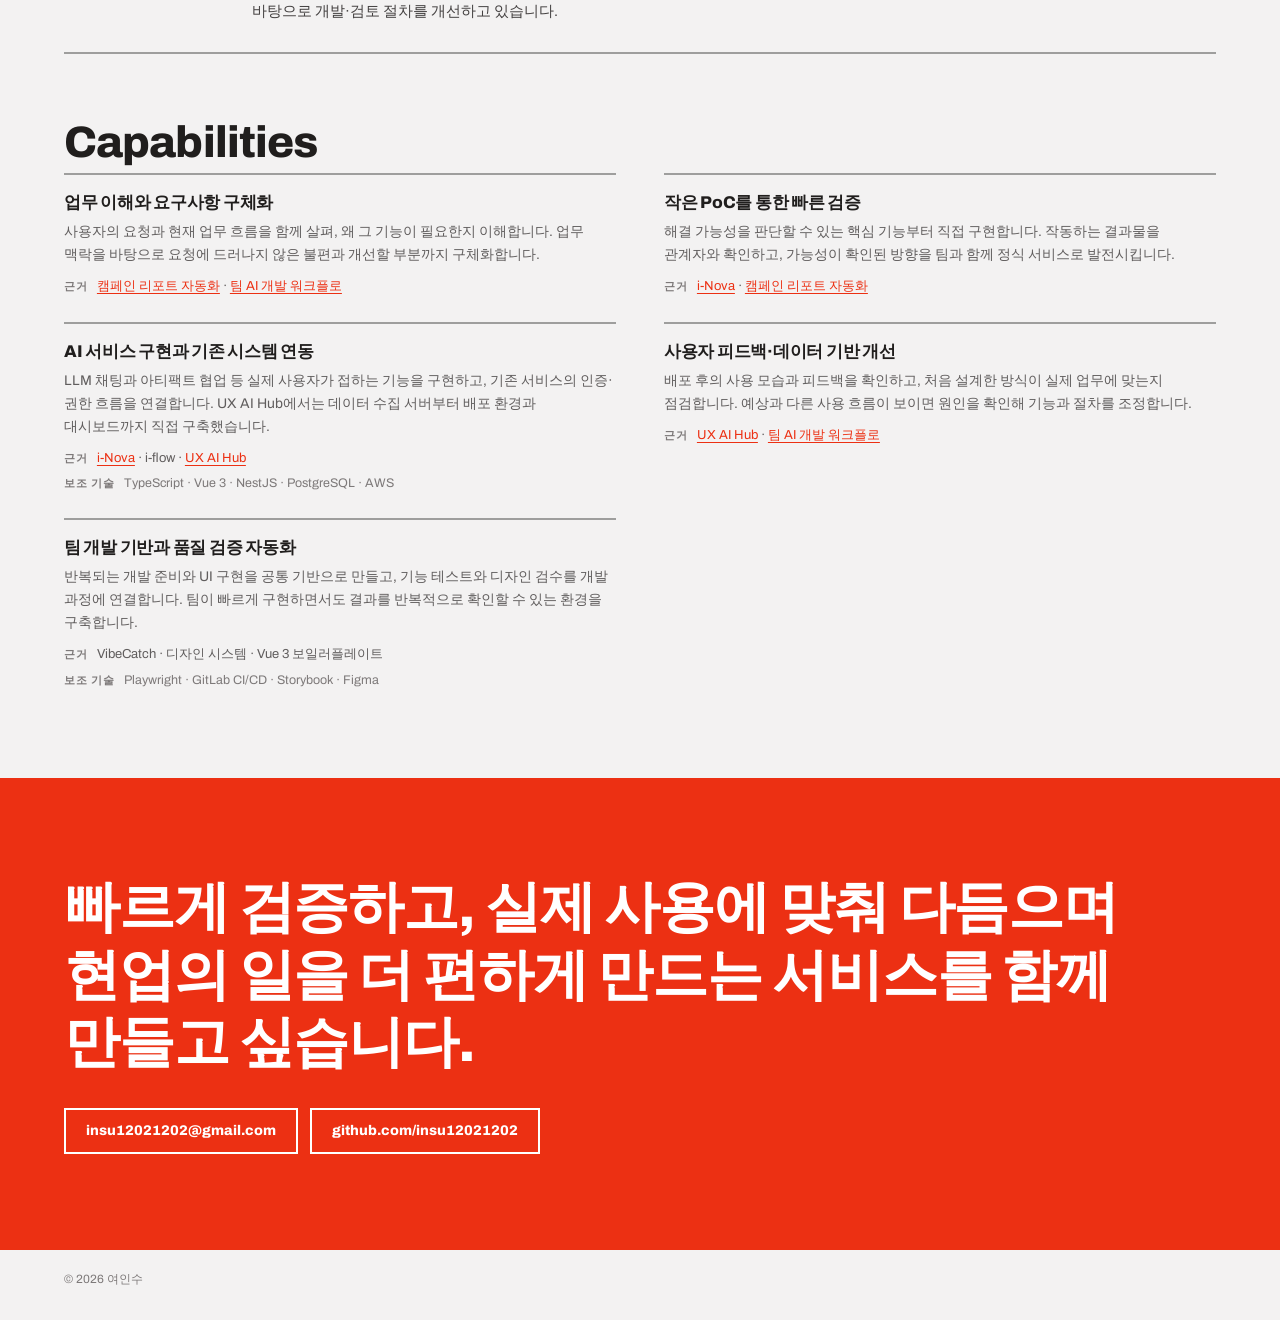
==== commit 9a34a649: "feat: add restrained motion to the home page - kinetic hero title: per-char entrance and a pointer-d" ====
--- a/index.html
+++ b/index.html
@@ -302,5 +302,6 @@
 </div>
 
 <script src="main.js"></script>
+<script src="home.js"></script>
 </body>
 </html>
--- a/styles.css
+++ b/styles.css
@@ -651,3 +651,100 @@
 
   .timeline-row__year { flex: 1 1 100%; font-size: 18px; }
 }
+
+/* ── Motion (home only) ─────────────────────────────────────────────────
+   Three restrained layers: the kinetic hero title, scroll-driven reveals,
+   and hover micro-interactions. Everything here either sits behind
+   prefers-reduced-motion or is a plain hover affordance. */
+
+/* Kinetic title: home.js splits the h1 into word/char spans. Chars start
+   below their line box and rise with a per-char delay; the wght ripple is
+   driven inline by home.js and eased here. */
+.hero__title .kinetic-word {
+  display: inline-block;
+  overflow: hidden;
+  vertical-align: bottom;
+}
+
+.hero__title .kinetic-char {
+  display: inline-block;
+  transition:
+    transform 0.65s cubic-bezier(0.22, 1, 0.36, 1),
+    font-variation-settings 0.3s ease;
+  transition-delay: calc(var(--ci, 0) * 26ms), 0s;
+}
+
+.hero__title.is-split .kinetic-char { transform: translateY(112%); }
+.hero__title.is-ready .kinetic-char { transform: translateY(0); }
+
+/* Scroll-driven reveals: pure CSS via the scroll-driven animations API.
+   Browsers without it (or readers who opt out of motion) get the static
+   page — the guard leaves markup and layout untouched. */
+@media (prefers-reduced-motion: no-preference) {
+  @supports (animation-timeline: view()) {
+    .stat,
+    .work-item__row,
+    .capability,
+    .other-work__row {
+      animation: rise-in 1ms linear both;
+      animation-timeline: view();
+      animation-range: entry 5% entry 45%;
+    }
+  }
+}
+
+@keyframes rise-in {
+  from { opacity: 0; transform: translateY(26px); }
+  to { opacity: 1; transform: none; }
+}
+
+/* Magnetic CTAs: home.js sets the translate; the transition makes the
+   follow feel springy and returns the button on leave. */
+.hero__actions .btn.is-magnetic {
+  transition: transform 0.18s ease-out;
+  will-change: transform;
+}
+
+/* Nav underline slides in from the left and retreats to the right. */
+.site-nav__links a {
+  position: relative;
+  padding-bottom: 2px;
+}
+
+.site-nav__links a::after {
+  content: "";
+  position: absolute;
+  left: 0;
+  right: 0;
+  bottom: -2px;
+  height: 2px;
+  background: var(--color-accent);
+  transform: scaleX(0);
+  transform-origin: right;
+  transition: transform 0.25s ease;
+}
+
+.site-nav__links a:hover::after,
+.site-nav__links a[aria-current="true"]::after {
+  transform: scaleX(1);
+  transform-origin: left;
+}
+
+/* Work-card screenshots lift toward the pointer instead of scaling, so
+   the image border stays crisp. */
+.work-item__media .zoom-trigger {
+  transition: transform 0.3s cubic-bezier(0.22, 1, 0.36, 1);
+}
+
+.work-item__media .zoom-trigger:hover { transform: translateY(-5px); }
+
+.work-item__media .shot { transition: border-color 0.3s ease, box-shadow 0.3s ease; }
+
+.work-item__media .zoom-trigger:hover .shot {
+  border-color: var(--color-accent-400);
+  box-shadow: var(--shadow-md, 0 10px 28px rgba(32, 30, 29, 0.14));
+}
+
+@media (prefers-reduced-motion: reduce) {
+  .work-item__media .zoom-trigger:hover { transform: none; }
+}
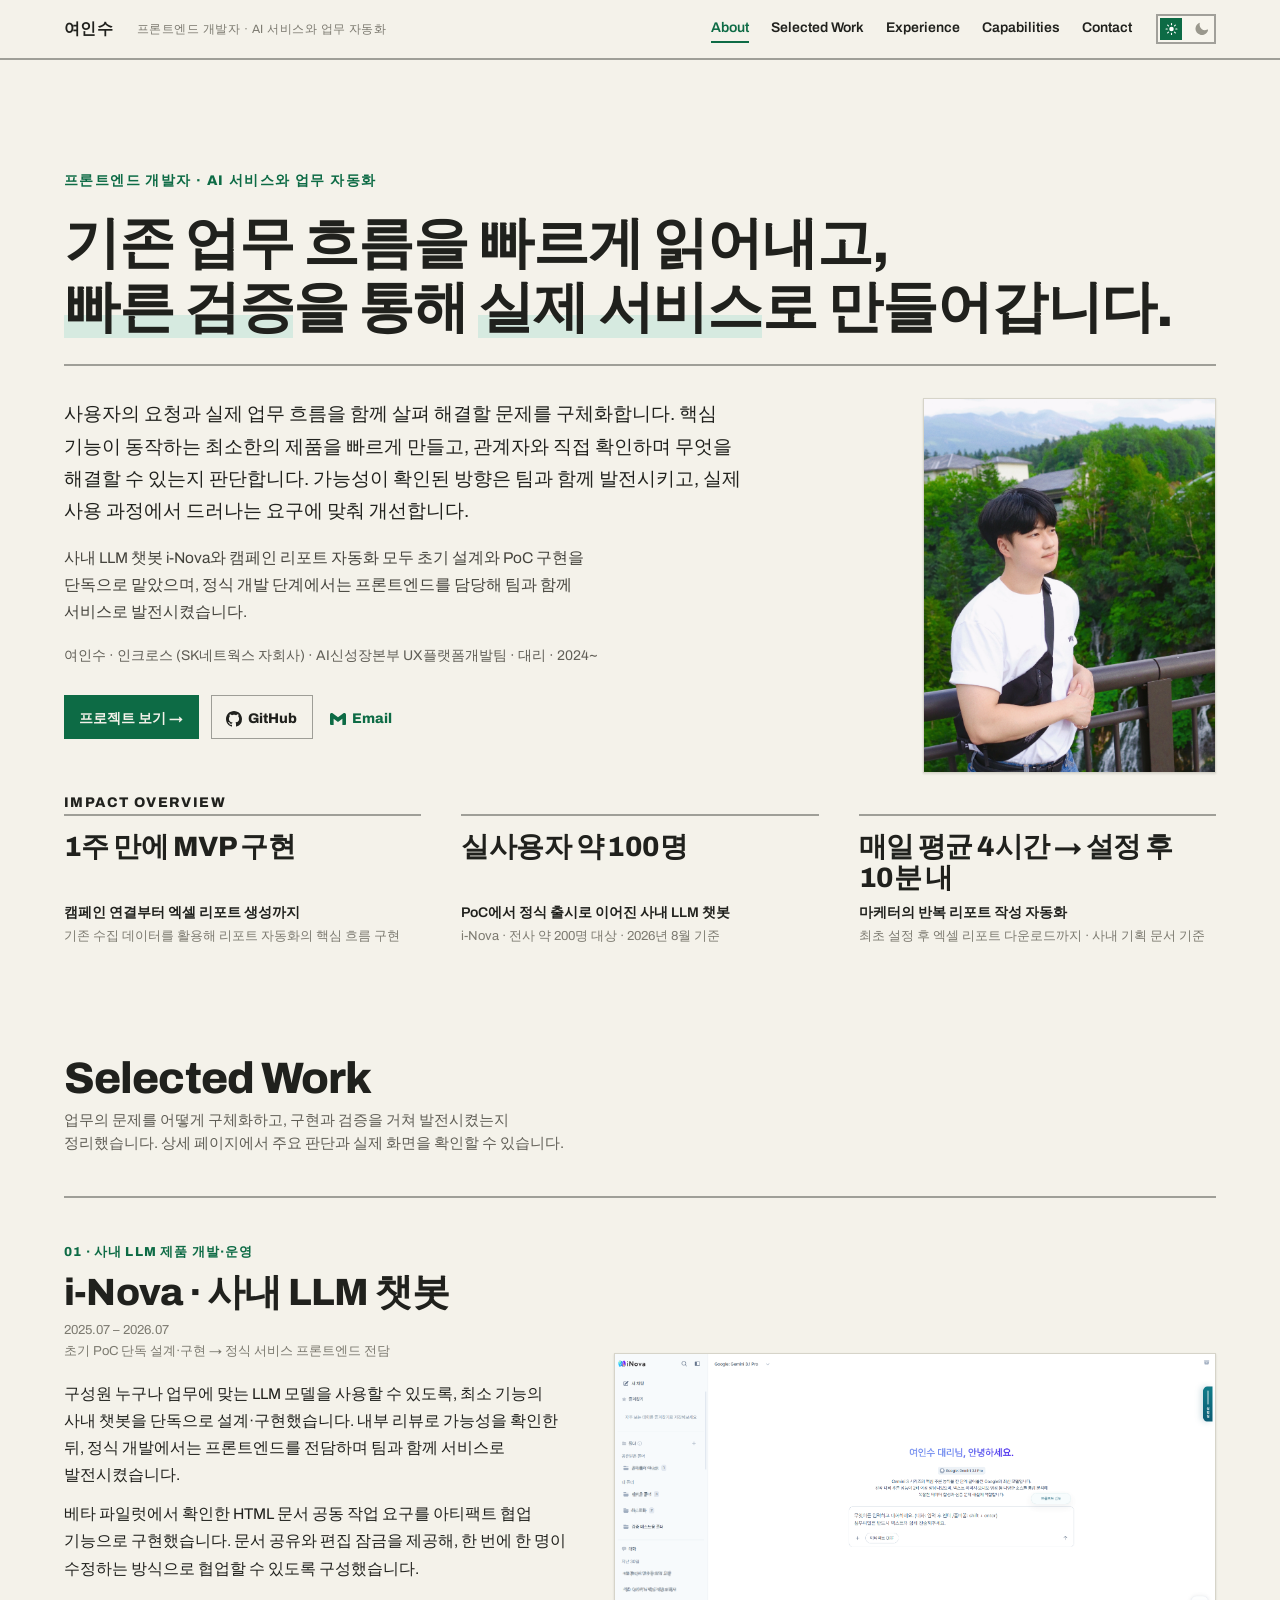
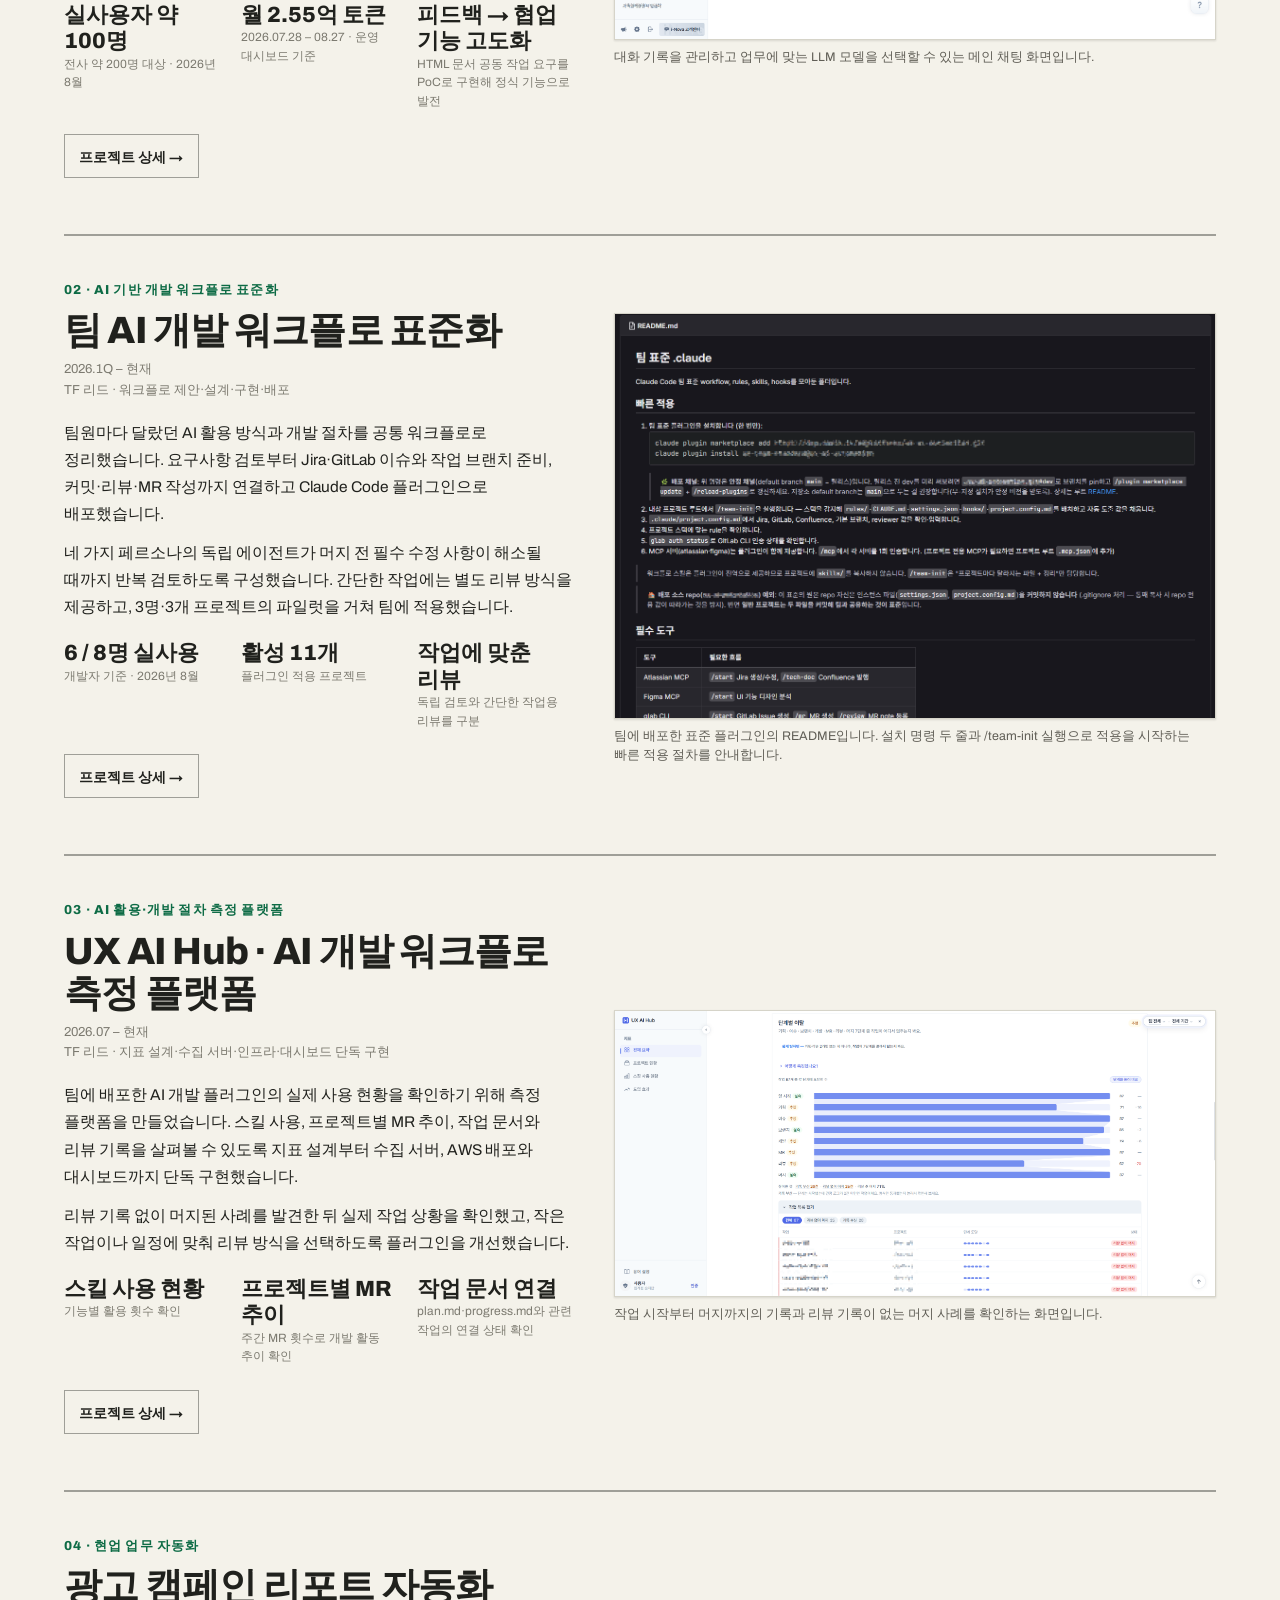
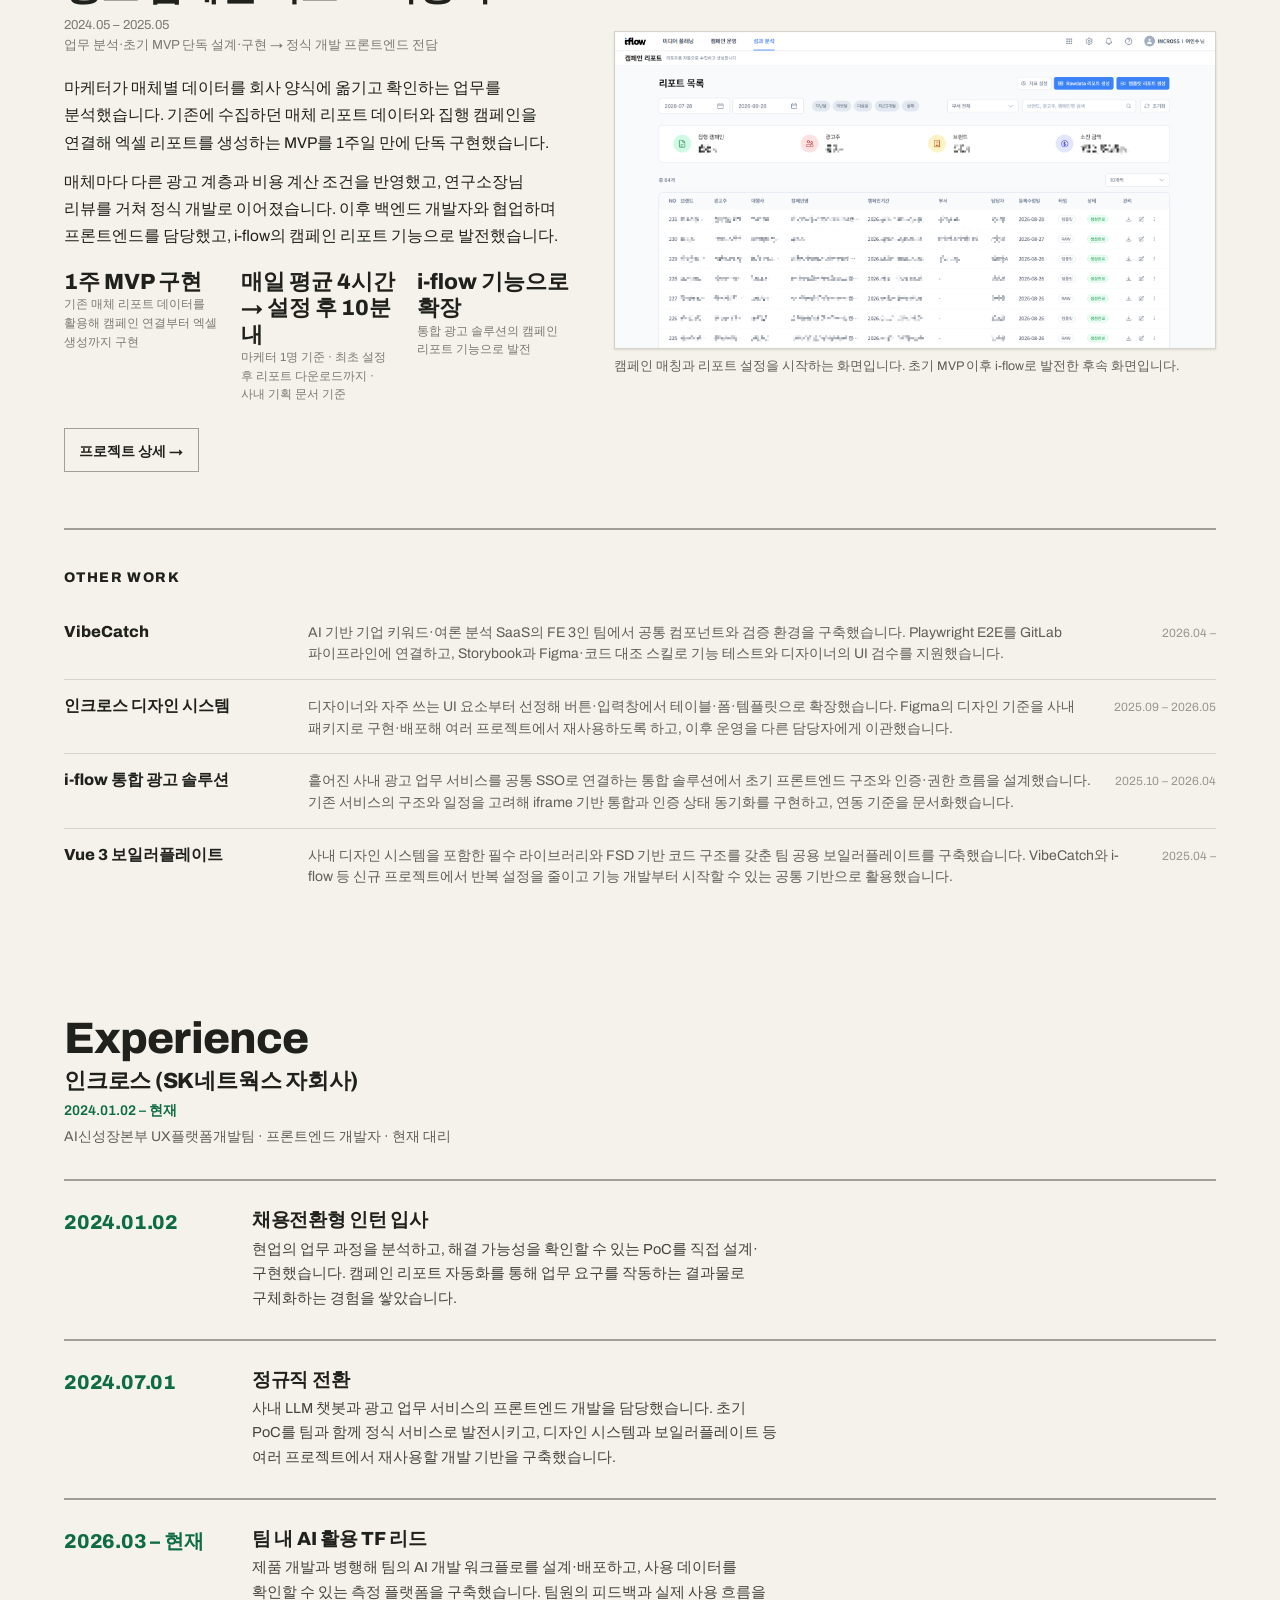
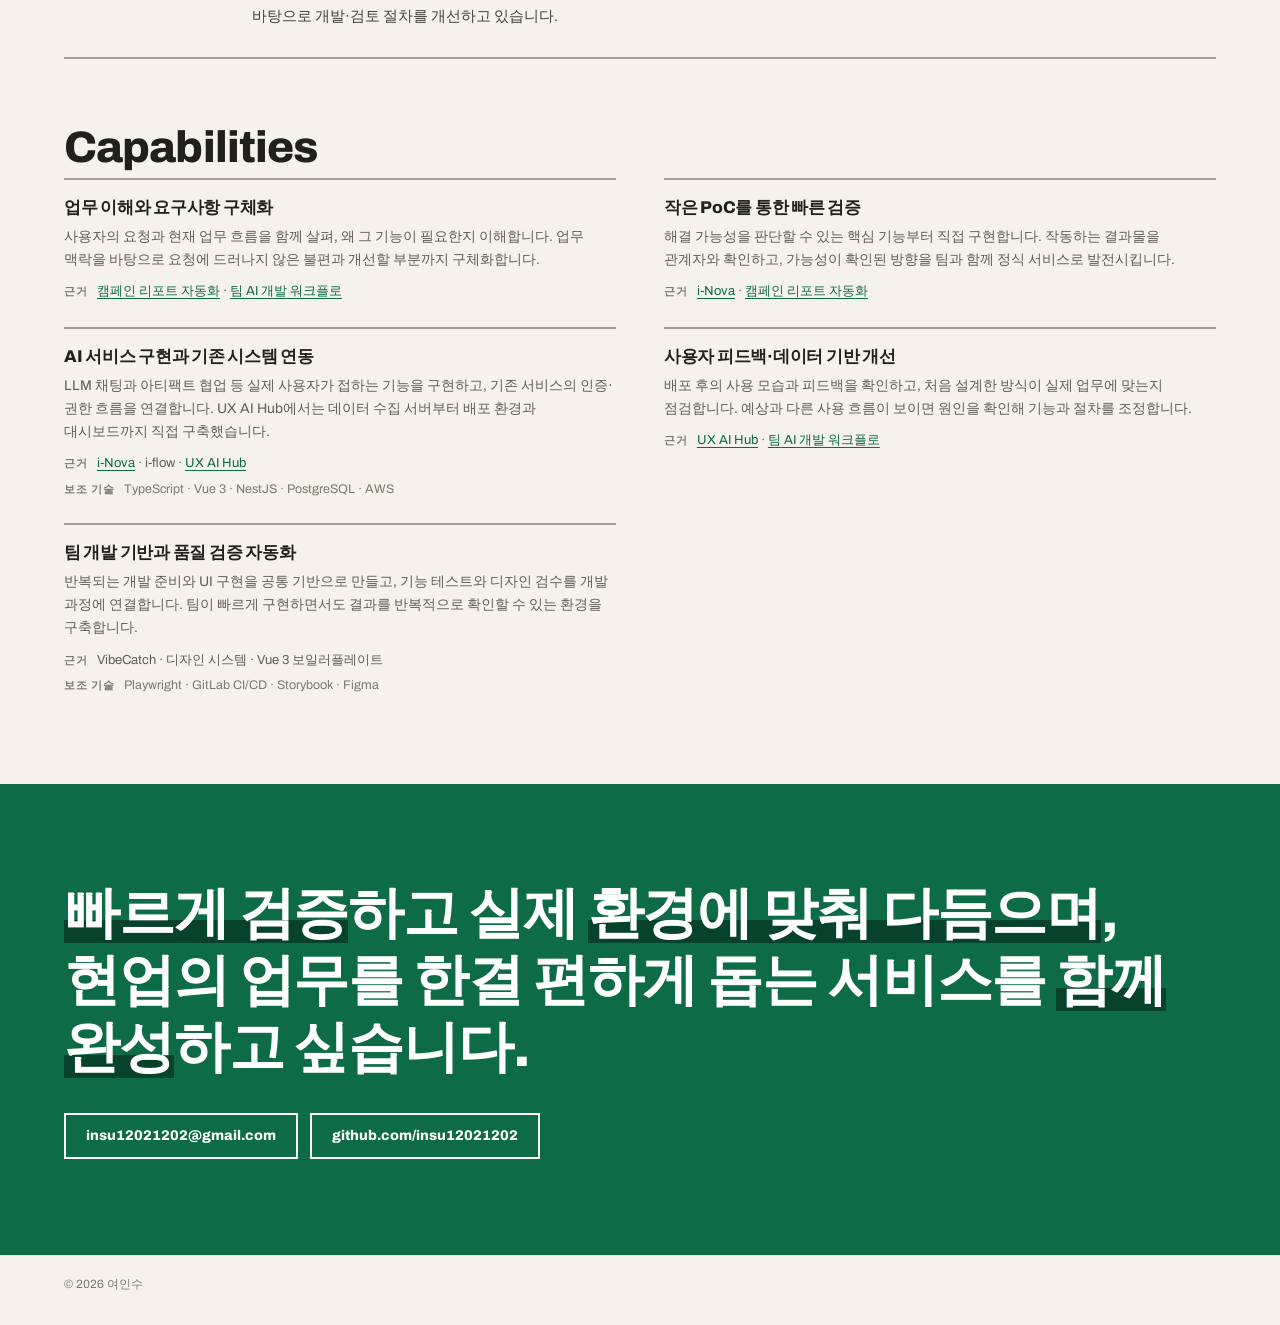
==== commit 5639bd37: "feat: deep forest theme with dark toggle, styled scrollbar, icons and copy - swap the palette to Dee" ====
--- a/index.html
+++ b/index.html
@@ -3,12 +3,15 @@
 <head>
   <meta charset="utf-8">
   <meta name="viewport" content="width=device-width, initial-scale=1">
+  <script>(function () { var t = null; try { t = localStorage.getItem("theme"); } catch (e) {}
+    if (t !== "dark" && t !== "light") { t = window.matchMedia && window.matchMedia("(prefers-color-scheme: dark)").matches ? "dark" : "light"; }
+    document.documentElement.setAttribute("data-theme", t); })();</script>
   <title>여인수 · 프론트엔드 개발자 · AI 서비스와 업무 자동화</title>
   <meta name="description" content="사용자의 요청과 실제 업무 흐름을 함께 살펴 해결할 문제를 구체화하고, 핵심 기능이 동작하는 최소한의 제품으로 빠르게 확인한 뒤 팀과 함께 서비스로 발전시킵니다. 사내 LLM 챗봇 i-Nova, 캠페인 리포트 자동화.">
   <meta property="og:title" content="여인수 · 프론트엔드 개발자 · AI 서비스와 업무 자동화">
-  <meta property="og:description" content="사용자의 일을 이해하고, 빠른 검증을 실제 서비스로 이어갑니다.">
+  <meta property="og:description" content="기존 업무 흐름을 빠르게 읽어내고, 빠른 검증을 통해 실제 서비스로 만들어갑니다.">
   <meta property="og:type" content="website">
-  <link rel="icon" href="data:image/svg+xml,%3Csvg xmlns='http://www.w3.org/2000/svg' viewBox='0 0 32 32'%3E%3Crect width='32' height='32' fill='%23ec3013'/%3E%3Ctext x='7' y='24' font-family='Arial' font-weight='800' font-size='20' fill='white'%3EY%3C/text%3E%3C/svg%3E">
+  <link rel="icon" href="data:image/svg+xml,%3Csvg xmlns='http://www.w3.org/2000/svg' viewBox='0 0 32 32'%3E%3Crect width='32' height='32' fill='%230d6b45'/%3E%3Ctext x='7' y='24' font-family='Arial' font-weight='800' font-size='20' fill='white'%3EY%3C/text%3E%3C/svg%3E">
   <link href="https://fonts.googleapis.com/css2?family=Archivo:wght@400;600;800&display=swap" rel="stylesheet">
   <link rel="stylesheet" href="https://cdn.jsdelivr.net/gh/orioncactus/pretendard@v1.3.9/dist/web/variable/pretendardvariable-dynamic-subset.min.css">
   <link rel="stylesheet" href="ds/styles.css">
@@ -28,6 +31,15 @@
       <a href="#capabilities">Capabilities</a>
       <a href="#contact">Contact</a>
     </div>
+    <button class="theme-toggle" id="theme-toggle" type="button" role="switch" aria-checked="false" aria-label="다크 테마">
+      <svg class="theme-toggle__icon theme-toggle__icon--sun" viewBox="0 0 20 20" fill="currentColor" aria-hidden="true">
+        <path d="M10 2a.75.75 0 0 1 .75.75v1.5a.75.75 0 0 1-1.5 0v-1.5A.75.75 0 0 1 10 2ZM10 15a.75.75 0 0 1 .75.75v1.5a.75.75 0 0 1-1.5 0v-1.5A.75.75 0 0 1 10 15ZM10 7a3 3 0 1 0 0 6 3 3 0 0 0 0-6ZM15.657 5.404a.75.75 0 1 0-1.06-1.06l-1.061 1.06a.75.75 0 0 0 1.06 1.06l1.06-1.06ZM6.464 14.596a.75.75 0 1 0-1.06-1.06l-1.06 1.06a.75.75 0 0 0 1.06 1.06l1.06-1.06ZM18 10a.75.75 0 0 1-.75.75h-1.5a.75.75 0 0 1 0-1.5h1.5A.75.75 0 0 1 18 10ZM5 10a.75.75 0 0 1-.75.75h-1.5a.75.75 0 0 1 0-1.5h1.5A.75.75 0 0 1 5 10ZM14.596 15.657a.75.75 0 0 0 1.06-1.06l-1.06-1.061a.75.75 0 1 0-1.06 1.06l1.06 1.06ZM5.404 6.464a.75.75 0 0 0 1.06-1.06l-1.06-1.06a.75.75 0 1 0-1.061 1.06l1.06 1.06Z"/>
+      </svg>
+      <svg class="theme-toggle__icon theme-toggle__icon--moon" viewBox="0 0 20 20" fill="currentColor" aria-hidden="true">
+        <path fill-rule="evenodd" d="M7.455 2.004a.75.75 0 0 1 .26.77 7 7 0 0 0 9.958 7.967.75.75 0 0 1 1.067.853A8.5 8.5 0 1 1 6.647 1.921a.75.75 0 0 1 .808.083Z" clip-rule="evenodd"/>
+      </svg>
+      <span class="theme-toggle__thumb"></span>
+    </button>
     <button class="site-nav__toggle" id="menu-toggle" type="button" aria-label="메뉴 열기" aria-expanded="false" aria-controls="site-menu">MENU</button>
   </nav>
   <div class="site-menu" id="site-menu" hidden>
@@ -42,7 +54,7 @@
 <main>
   <section class="hero shell" id="about">
     <p class="hero__eyebrow">프론트엔드 개발자 · AI 서비스와 업무 자동화</p>
-    <h1 class="hero__title">사용자의 일을 이해하고,<br>빠른 검증을 실제 서비스로 이어갑니다.</h1>
+    <h1 class="hero__title">기존 업무 흐름을 빠르게 읽어내고,<br><span class="hl">빠른 검증</span>을 통해 <span class="hl">실제 서비스</span>로 만들어갑니다.</h1>
 
     <div class="hero__body">
       <div class="hero__intro">
@@ -51,8 +63,16 @@
         <p class="hero__meta">여인수 · 인크로스 (SK네트웍스 자회사) · AI신성장본부 UX플랫폼개발팀 · 대리 · 2024~</p>
         <div class="hero__actions">
           <a class="btn btn-primary" href="#work">프로젝트 보기 →</a>
-          <a class="btn btn-secondary" href="https://github.com/insu12021202" target="_blank" rel="noopener">GitHub</a>
-          <a class="btn btn-ghost" href="mailto:insu12021202@gmail.com">Email</a>
+          <a class="btn btn-secondary" href="https://github.com/insu12021202" target="_blank" rel="noopener">
+            <svg class="btn__icon" viewBox="0 0 16 16" fill="currentColor" aria-hidden="true">
+              <path d="M8 0C3.58 0 0 3.58 0 8c0 3.54 2.29 6.53 5.47 7.59.4.07.55-.17.55-.38 0-.19-.01-.82-.01-1.49-2.01.37-2.53-.49-2.69-.94-.09-.23-.48-.94-.82-1.13-.28-.15-.68-.52-.01-.53.63-.01 1.08.58 1.23.82.72 1.21 1.87.87 2.33.66.07-.52.28-.87.51-1.07-1.78-.2-3.64-.89-3.64-3.95 0-.87.31-1.59.82-2.15-.08-.2-.36-1.02.08-2.12 0 0 .67-.21 2.2.82.64-.18 1.32-.27 2-.27.68 0 1.36.09 2 .27 1.53-1.04 2.2-.82 2.2-.82.44 1.1.16 1.92.08 2.12.51.56.82 1.27.82 2.15 0 3.07-1.87 3.75-3.65 3.95.29.25.54.73.54 1.48 0 1.07-.01 1.93-.01 2.2 0 .21.15.46.55.38A8.012 8.012 0 0 0 16 8c0-4.42-3.58-8-8-8Z"/>
+            </svg>
+            GitHub</a>
+          <a class="btn btn-ghost" href="mailto:insu12021202@gmail.com">
+            <svg class="btn__icon" viewBox="0 0 24 24" fill="currentColor" aria-hidden="true">
+              <path d="M24 5.457v13.909c0 .904-.732 1.636-1.636 1.636h-3.819V11.73L12 16.64l-6.545-4.91v9.273H1.636A1.636 1.636 0 0 1 0 19.366V5.457c0-2.023 2.309-3.178 3.927-1.964L5.455 4.64 12 9.548l6.545-4.91 1.528-1.145C21.69 2.28 24 3.434 24 5.457Z"/>
+            </svg>
+            Email</a>
         </div>
       </div>
       <figure class="hero__portrait">
@@ -282,7 +302,7 @@
 
   <section class="contact" id="contact">
     <div class="contact__inner shell">
-      <h2 class="contact__title">빠르게 검증하고, 실제 사용에 맞춰 다듬으며<br>현업의 일을 더 편하게 만드는 서비스를 함께 만들고 싶습니다.</h2>
+      <h2 class="contact__title"><span class="hl">빠르게 검증</span>하고 실제 <span class="hl">환경에 맞춰 다듬으며</span>,<br>현업의 업무를 한결 편하게 돕는 서비스를 <span class="hl">함께 완성</span>하고 싶습니다.</h2>
       <div class="contact__actions">
         <a class="contact__link" href="mailto:insu12021202@gmail.com">insu12021202@gmail.com</a>
         <a class="contact__link" href="https://github.com/insu12021202" target="_blank" rel="noopener">github.com/insu12021202</a>
--- a/ds/styles.css
+++ b/ds/styles.css
@@ -2,44 +2,50 @@
 @import url('https://fonts.googleapis.com/css2?family=Archivo:wght@400;600;800&display=swap');
 
 :root {
-  --color-bg: #f3f2f2;
-  --color-surface: #eae9e9;
-  --color-text: #201e1d;
-  --color-accent: #ec3013;
-  --color-accent-2: #e15b47;
-  --color-divider: color-mix(in srgb, #201e1d 40%, transparent);
+  color-scheme: light;
+
+  --color-bg: #f4f2ea;
+  --color-surface: #ebe8dc;
+  --color-text: #20211d;
+  --color-accent: #0d6b45;
+  --color-accent-2: #2f8a63;
+  --color-divider: color-mix(in srgb, #20211d 40%, transparent);
+
+  /* Ink the contact band's type runs in: white over the light accent, and
+     the page ground over the brighter dark-theme accent. */
+  --color-on-accent: #ffffff;
 
   /* Tonal ramps — generated in OKLCH on one shared lightness scale, so the
      same step of any role matches the others in visual value. */
-  --color-neutral-100: #f8f4f4;
-  --color-neutral-200: #eae7e7;
-  --color-neutral-300: #d7d3d3;
-  --color-neutral-400: #bab6b6;
-  --color-neutral-500: #9b9797;
-  --color-neutral-600: #7d7979;
-  --color-neutral-700: #605d5d;
-  --color-neutral-800: #444141;
-  --color-neutral-900: #2d2b2b;
-
-  --color-accent-100: #fff2ef;
-  --color-accent-200: #ffe0d9;
-  --color-accent-300: #ffc4b8;
-  --color-accent-400: #ff9783;
-  --color-accent-500: #ff563c;
-  --color-accent-600: #dd2b0f;
-  --color-accent-700: #ae1800;
-  --color-accent-800: #7c1405;
-  --color-accent-900: #4d170e;
-
-  --color-accent-2-100: #fff2ef;
-  --color-accent-2-200: #ffe0da;
-  --color-accent-2-300: #ffc4b9;
-  --color-accent-2-400: #ff9784;
-  --color-accent-2-500: #ef6853;
-  --color-accent-2-600: #c94b39;
-  --color-accent-2-700: #9e3526;
-  --color-accent-2-800: #71261b;
-  --color-accent-2-900: #471d16;
+  --color-neutral-100: #f7f5ed;
+  --color-neutral-200: #e9e7de;
+  --color-neutral-300: #d6d4c9;
+  --color-neutral-400: #b9b7ab;
+  --color-neutral-500: #9a988d;
+  --color-neutral-600: #7c7a70;
+  --color-neutral-700: #605e56;
+  --color-neutral-800: #44433c;
+  --color-neutral-900: #2d2c27;
+
+  --color-accent-100: #ecf5f0;
+  --color-accent-200: #d6eae0;
+  --color-accent-300: #b4d8c6;
+  --color-accent-400: #79c0a0;
+  --color-accent-500: #2f8a63;
+  --color-accent-600: #0a5637;
+  --color-accent-700: #07422a;
+  --color-accent-800: #06331f;
+  --color-accent-900: #052517;
+
+  --color-accent-2-100: #edf5f1;
+  --color-accent-2-200: #d9eae2;
+  --color-accent-2-300: #bad8c9;
+  --color-accent-2-400: #86c0a5;
+  --color-accent-2-500: #45936d;
+  --color-accent-2-600: #2a7050;
+  --color-accent-2-700: #1e553c;
+  --color-accent-2-800: #173f2d;
+  --color-accent-2-900: #112e21;
 
   --font-heading: "Archivo", system-ui, sans-serif;
   --font-heading-weight: 800;
@@ -58,9 +64,61 @@
 
   /* Elevation — derived from the ground: soft ink-tinted shadows on a
      light theme, a hairline edge + ambient darkness on a dark one. */
-  --shadow-sm: 0 1px 2px color-mix(in srgb, #2d2b2b 14%, transparent);
-  --shadow-md: 0 3px 10px color-mix(in srgb, #2d2b2b 16%, transparent);
-  --shadow-lg: 0 12px 32px color-mix(in srgb, #2d2b2b 22%, transparent);
+  --shadow-sm: 0 1px 2px color-mix(in srgb, #2d2c27 14%, transparent);
+  --shadow-md: 0 3px 10px color-mix(in srgb, #2d2c27 16%, transparent);
+  --shadow-lg: 0 12px 32px color-mix(in srgb, #2d2c27 22%, transparent);
+}
+
+/* ── Forest Night — the dark counterpart ─────────────────────────────────
+   Same green identity on a green-cast ink ground. The neutral ramp flips
+   so the same step keeps the same *role* (300 = borders, 600 = secondary
+   text); accent states brighten on hover instead of darkening. The page
+   opts in via data-theme="dark" on <html>, set before first paint. */
+:root[data-theme="dark"] {
+  color-scheme: dark;
+
+  --color-bg: #141713;
+  --color-surface: #1c201a;
+  --color-text: #eef0e9;
+  --color-accent: #4fc48f;
+  --color-accent-2: #79d3aa;
+  --color-divider: color-mix(in srgb, #eef0e9 36%, transparent);
+
+  --color-on-accent: #141713;
+
+  --color-neutral-100: #1d211c;
+  --color-neutral-200: #272b25;
+  --color-neutral-300: #363b34;
+  --color-neutral-400: #52584f;
+  --color-neutral-500: #7c8278;
+  --color-neutral-600: #a4a99f;
+  --color-neutral-700: #c3c7bd;
+  --color-neutral-800: #dcdfd6;
+  --color-neutral-900: #eef0e9;
+
+  --color-accent-100: #17251d;
+  --color-accent-200: #1c3126;
+  --color-accent-300: #234737;
+  --color-accent-400: #2f8a63;
+  --color-accent-500: #4fc48f;
+  --color-accent-600: #6fd2a4;
+  --color-accent-700: #93e0bd;
+  --color-accent-800: #bcecd6;
+  --color-accent-900: #ddf5ea;
+
+  --color-accent-2-100: #182620;
+  --color-accent-2-200: #1e332a;
+  --color-accent-2-300: #27493a;
+  --color-accent-2-400: #398f68;
+  --color-accent-2-500: #79d3aa;
+  --color-accent-2-600: #92dcba;
+  --color-accent-2-700: #aee6cb;
+  --color-accent-2-800: #c9eedd;
+  --color-accent-2-900: #e4f7ee;
+
+  --shadow-sm: 0 1px 2px rgba(0, 0, 0, 0.5);
+  --shadow-md: 0 3px 10px rgba(0, 0, 0, 0.55);
+  --shadow-lg: 0 12px 32px rgba(0, 0, 0, 0.6);
 }
 
 body {
--- a/page.css
+++ b/page.css
@@ -24,6 +24,106 @@
 
 a { color: var(--color-accent); }
 a:hover { color: var(--color-accent-600); }
+
+/* Brand marks riding inside .btn labels (GitHub, Gmail). The base .btn is
+   already an inline-flex row with a gap. */
+.btn__icon {
+  width: 16px;
+  height: 16px;
+  flex: none;
+}
+
+/* ── Theme toggle ──────────────────────────────────────────────────────── */
+
+/* Sits in the nav on every page: a square-edged switch in the system's
+   idiom. The accent thumb slides under the active heroicon; the inactive
+   icon waits on the track. */
+.theme-toggle {
+  position: relative;
+  flex: none;
+  width: 60px;
+  height: 30px;
+  padding: 0;
+  border: 2px solid var(--color-divider);
+  background: var(--color-neutral-100);
+  cursor: pointer;
+}
+
+.theme-toggle:hover { border-color: var(--color-accent); }
+
+.theme-toggle:focus-visible {
+  outline: 2px solid var(--color-accent);
+  outline-offset: 3px;
+}
+
+.theme-toggle__thumb {
+  position: absolute;
+  top: 2px;
+  left: 2px;
+  width: 22px;
+  height: 22px;
+  background: var(--color-accent);
+  transition: transform 0.3s cubic-bezier(0.22, 1, 0.36, 1);
+}
+
+:root[data-theme="dark"] .theme-toggle__thumb { transform: translateX(30px); }
+
+.theme-toggle__icon {
+  position: absolute;
+  top: 50%;
+  transform: translateY(-50%);
+  width: 15px;
+  height: 15px;
+  z-index: 1;
+  color: var(--color-neutral-500);
+  transition: color 0.25s ease;
+}
+
+.theme-toggle__icon--sun { left: 5.5px; }
+.theme-toggle__icon--moon { right: 5.5px; }
+
+/* The icon the thumb sits under runs in the on-accent ink. */
+:root:not([data-theme="dark"]) .theme-toggle__icon--sun { color: var(--color-on-accent); }
+:root[data-theme="dark"] .theme-toggle__icon--moon { color: var(--color-on-accent); }
+
+/* Keep the swap from strobing: fade the big surfaces over a beat. */
+body,
+.site-header,
+.shot,
+.theme-toggle {
+  transition: background-color 0.25s ease, color 0.25s ease, border-color 0.25s ease;
+}
+
+@media (prefers-reduced-motion: reduce) {
+  body,
+  .site-header,
+  .shot,
+  .theme-toggle,
+  .theme-toggle__thumb,
+  .theme-toggle__icon { transition: none; }
+}
+
+/* ── Scrollbar ─────────────────────────────────────────────────────────── */
+
+/* Match the paper ground instead of the stock white gutter: a flat track,
+   a square thumb inset by its border, no stepper arrows. The accent only
+   appears while the thumb is actually in hand. */
+::-webkit-scrollbar { width: 12px; height: 12px; }
+::-webkit-scrollbar-track { background: var(--color-bg); }
+::-webkit-scrollbar-thumb {
+  background: var(--color-neutral-400);
+  border: 3px solid var(--color-bg);
+}
+::-webkit-scrollbar-thumb:hover { background: var(--color-neutral-500); }
+::-webkit-scrollbar-thumb:active { background: var(--color-accent); }
+::-webkit-scrollbar-button { display: none; width: 0; height: 0; }
+::-webkit-scrollbar-corner { background: var(--color-bg); }
+
+/* Firefox has no part-level styling; its two-color shorthand approximates
+   the same thumb-on-paper look. */
+@supports not selector(::-webkit-scrollbar) {
+  html { scrollbar-color: var(--color-neutral-400) var(--color-bg); }
+}
 
 /* Every section is bounded to the same measure. The home page runs wide;
    detail pages narrow it by overriding --shell on the root. */
--- a/styles.css
+++ b/styles.css
@@ -542,7 +542,7 @@
 
 .contact {
   background: var(--color-accent);
-  color: #ffffff;
+  color: var(--color-on-accent);
 }
 
 .contact__inner { padding: clamp(56px, 8vw, 96px) 24px; }
@@ -554,7 +554,7 @@
   line-height: 1.2;
   letter-spacing: -0.02em;
   margin: 0 0 32px;
-  color: #ffffff;
+  color: var(--color-on-accent);
 }
 
 .contact__actions {
@@ -568,8 +568,8 @@
   align-items: center;
   min-height: 44px;
   padding: 10px 20px;
-  border: 2px solid #ffffff;
-  color: #ffffff;
+  border: 2px solid var(--color-on-accent);
+  color: var(--color-on-accent);
   text-decoration: none;
   font-family: var(--font-heading);
   font-weight: 800;
@@ -577,12 +577,12 @@
 }
 
 .contact__link:hover {
-  background: #ffffff;
+  background: var(--color-on-accent);
   color: var(--color-accent);
 }
 
 .contact__link:focus-visible {
-  outline: 2px solid #ffffff;
+  outline: 2px solid var(--color-on-accent);
   outline-offset: 3px;
 }
 
@@ -748,3 +748,42 @@
 @media (prefers-reduced-motion: reduce) {
   .work-item__media .zoom-trigger:hover { transform: none; }
 }
+
+/* ── Marker highlight ────────────────────────────────────────────────────
+   A band of accent tint behind the load-bearing words. The hero's paints
+   after the kinetic title lands; the contact one paints as it scrolls into
+   view. Without JS or with reduced motion the band is simply there. */
+.hl {
+  --hl-color: var(--color-accent-200);
+  background-image: linear-gradient(var(--hl-color), var(--hl-color));
+  background-repeat: no-repeat;
+  background-position: 0 100%;
+  background-size: 100% 38%;
+}
+
+/* Deeper band on the accent ground, where the tint would vanish. */
+.contact__title .hl { --hl-color: var(--color-accent-700); }
+
+/* Hero: the sweep starts only once home.js has split the title (is-split),
+   and runs after the chars have risen. is-ready must follow is-split here
+   so the later rule wins. */
+.hero__title.is-split .hl {
+  background-size: 0% 38%;
+  transition: background-size 0.8s cubic-bezier(0.22, 1, 0.36, 1) 0.9s;
+}
+
+.hero__title.is-ready .hl { background-size: 100% 38%; }
+
+/* Contact: home.js arms the sweep (hl-armed) and fires it the first time
+   the title scrolls into view (is-inked), one band after another. A view()
+   timeline can't drive this — the highlights are inline boxes — so the
+   observer does. Without JS the bands are simply painted. */
+.contact__title.hl-armed .hl {
+  background-size: 0% 38%;
+  transition: background-size 0.7s cubic-bezier(0.22, 1, 0.36, 1);
+}
+
+.contact__title.hl-armed .hl:nth-of-type(2) { transition-delay: 0.22s; }
+.contact__title.hl-armed .hl:nth-of-type(3) { transition-delay: 0.44s; }
+
+.contact__title.hl-armed.is-inked .hl { background-size: 100% 38%; }
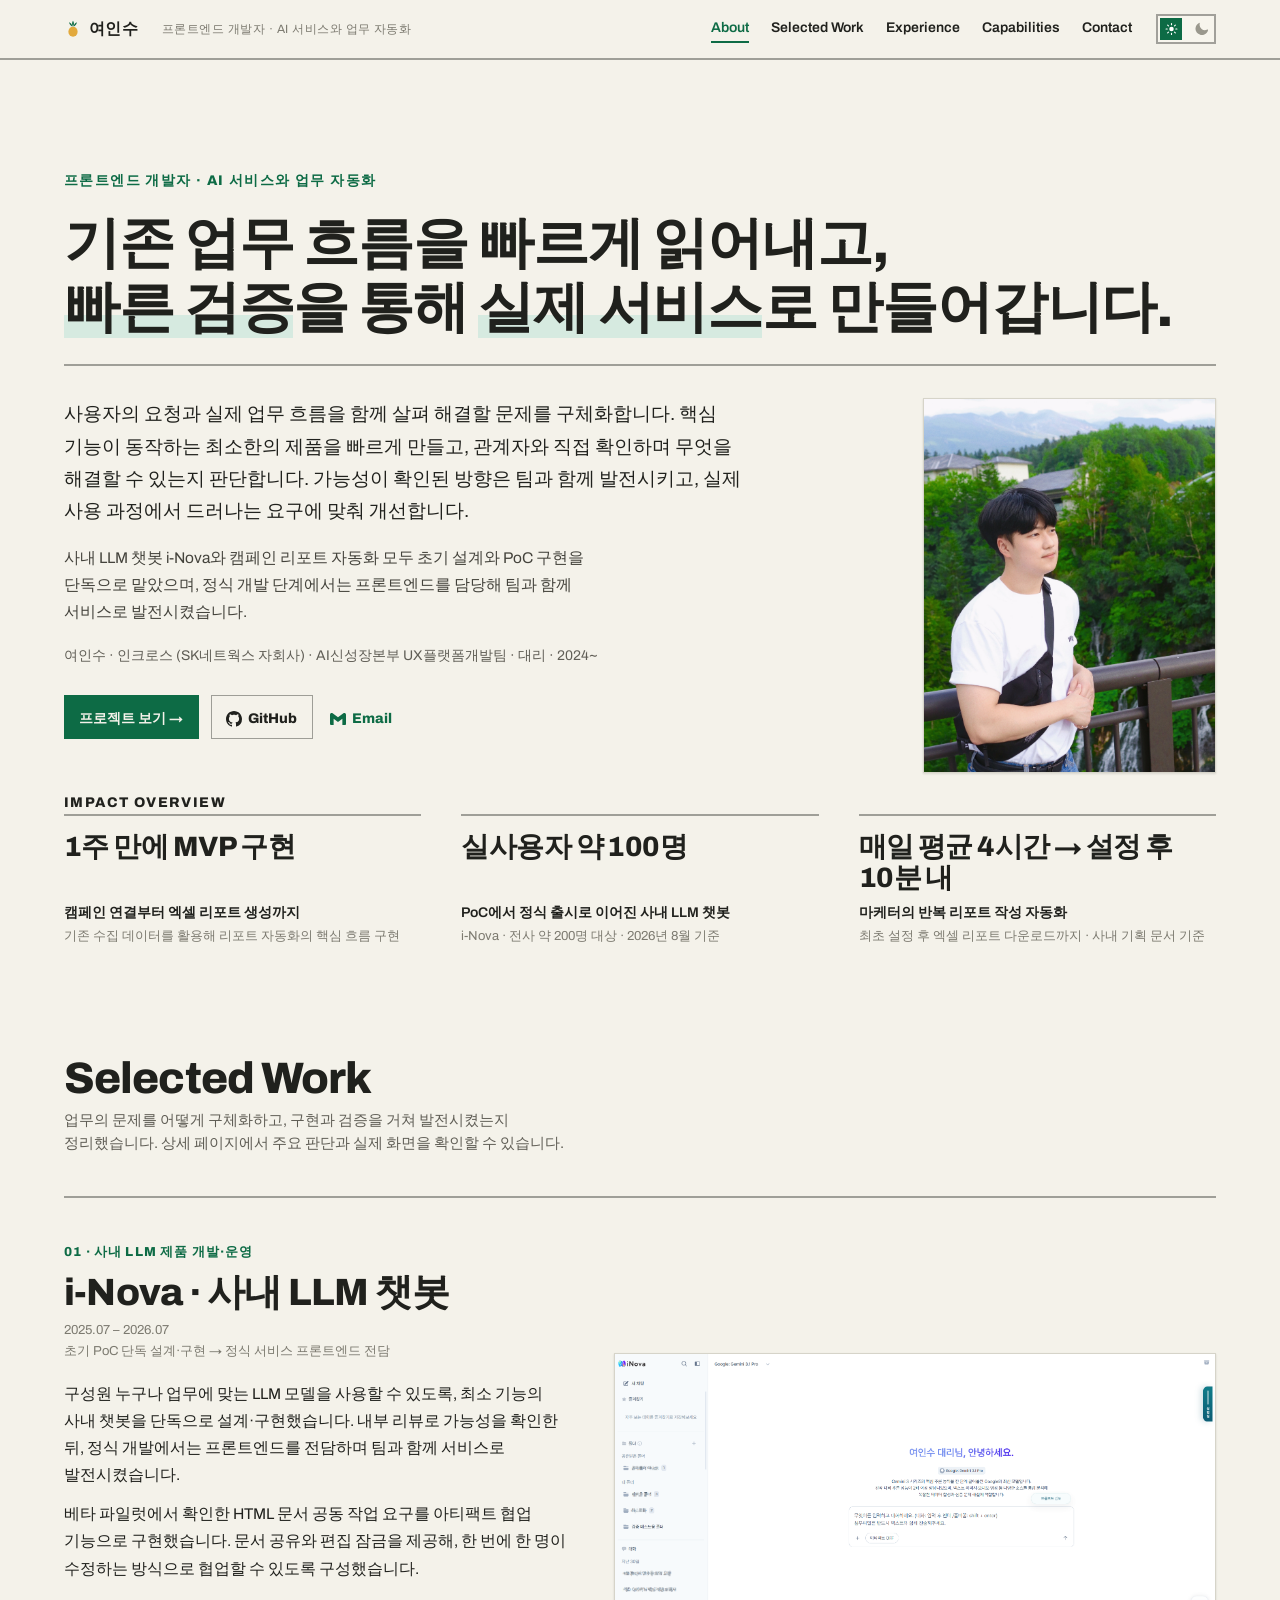
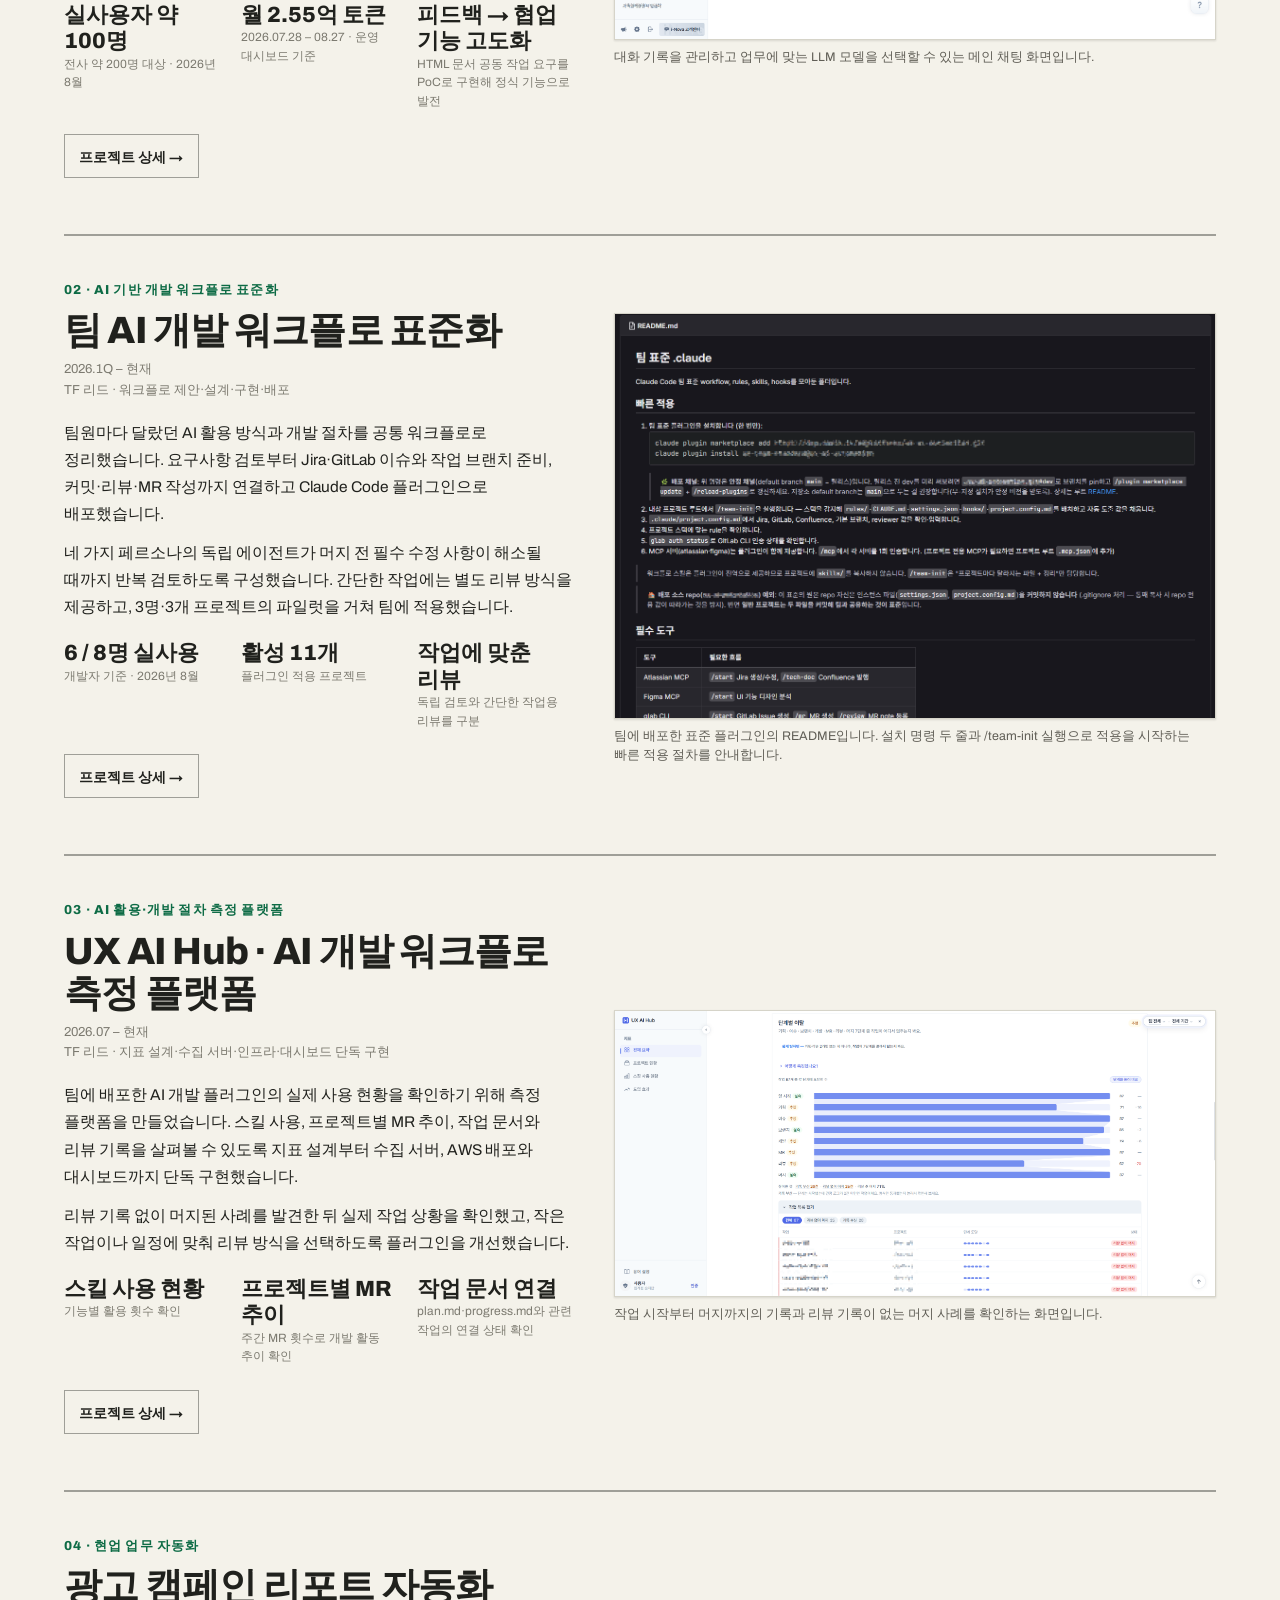
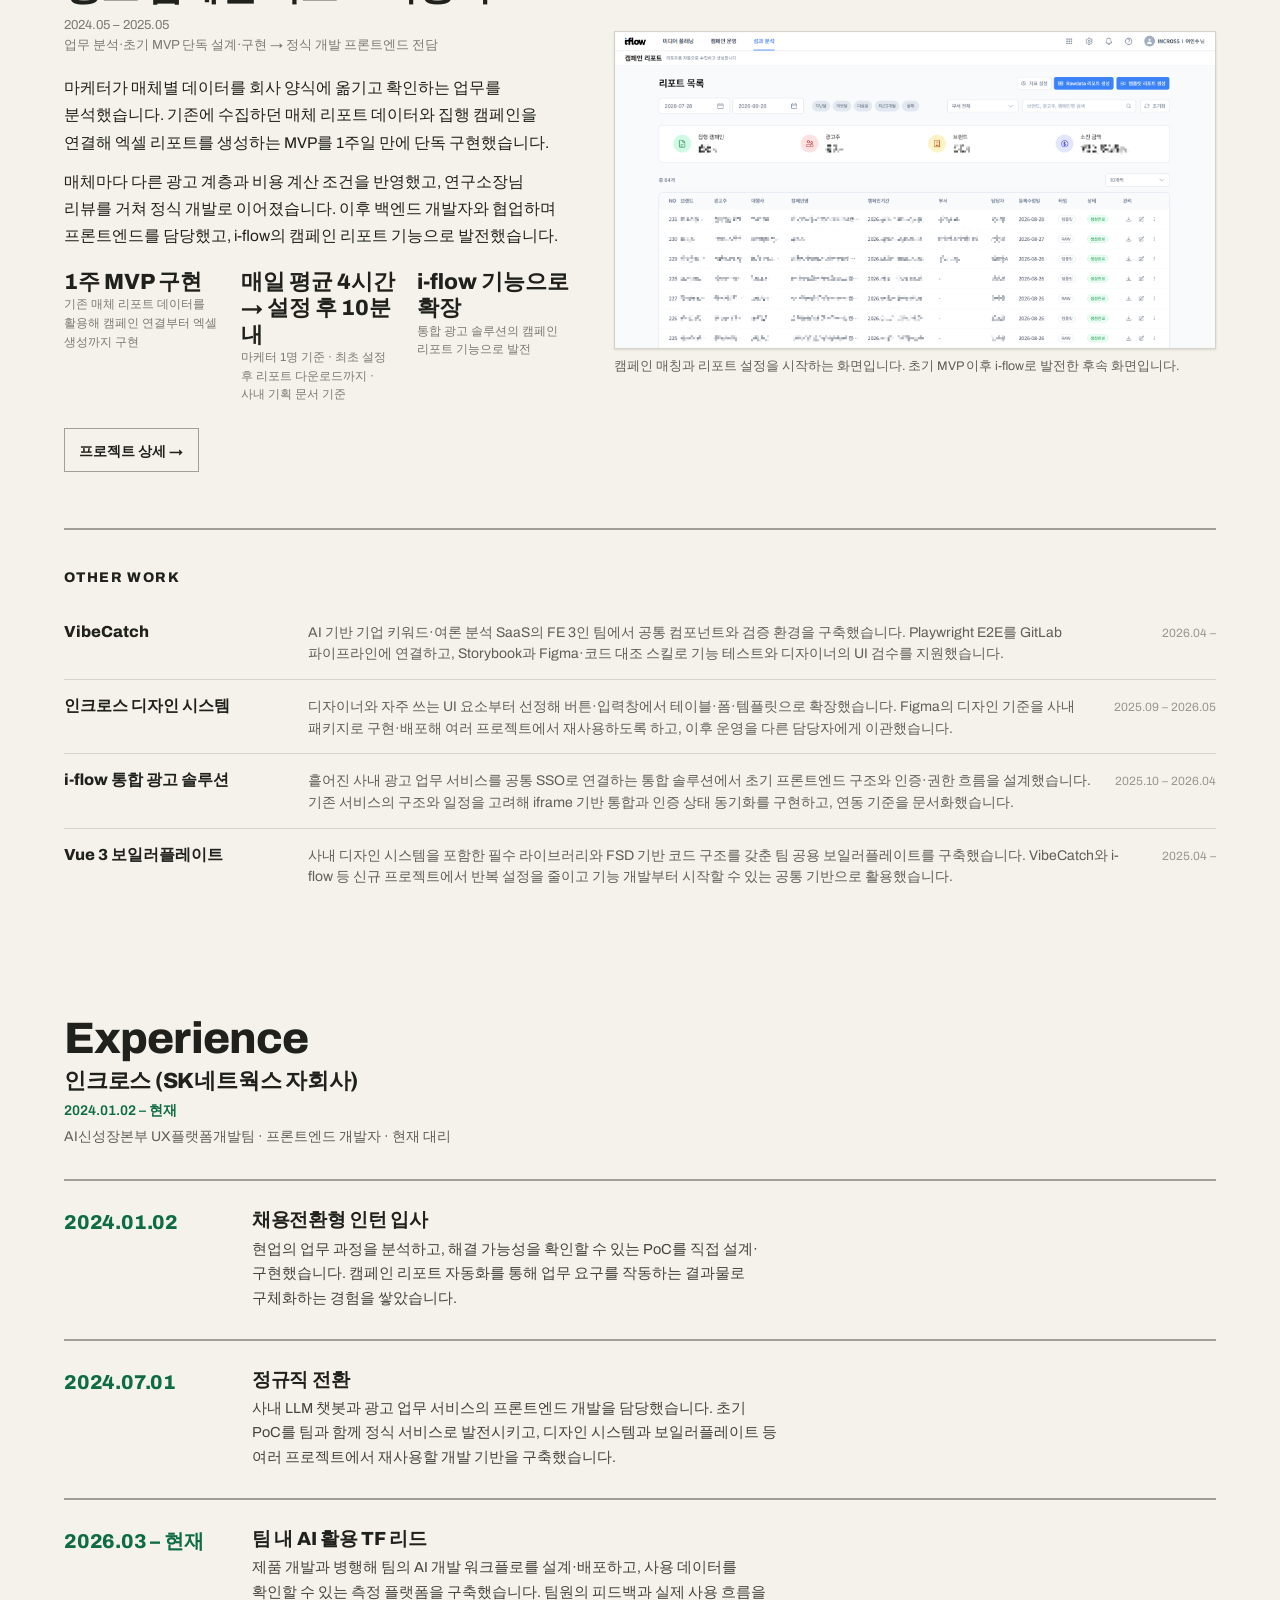
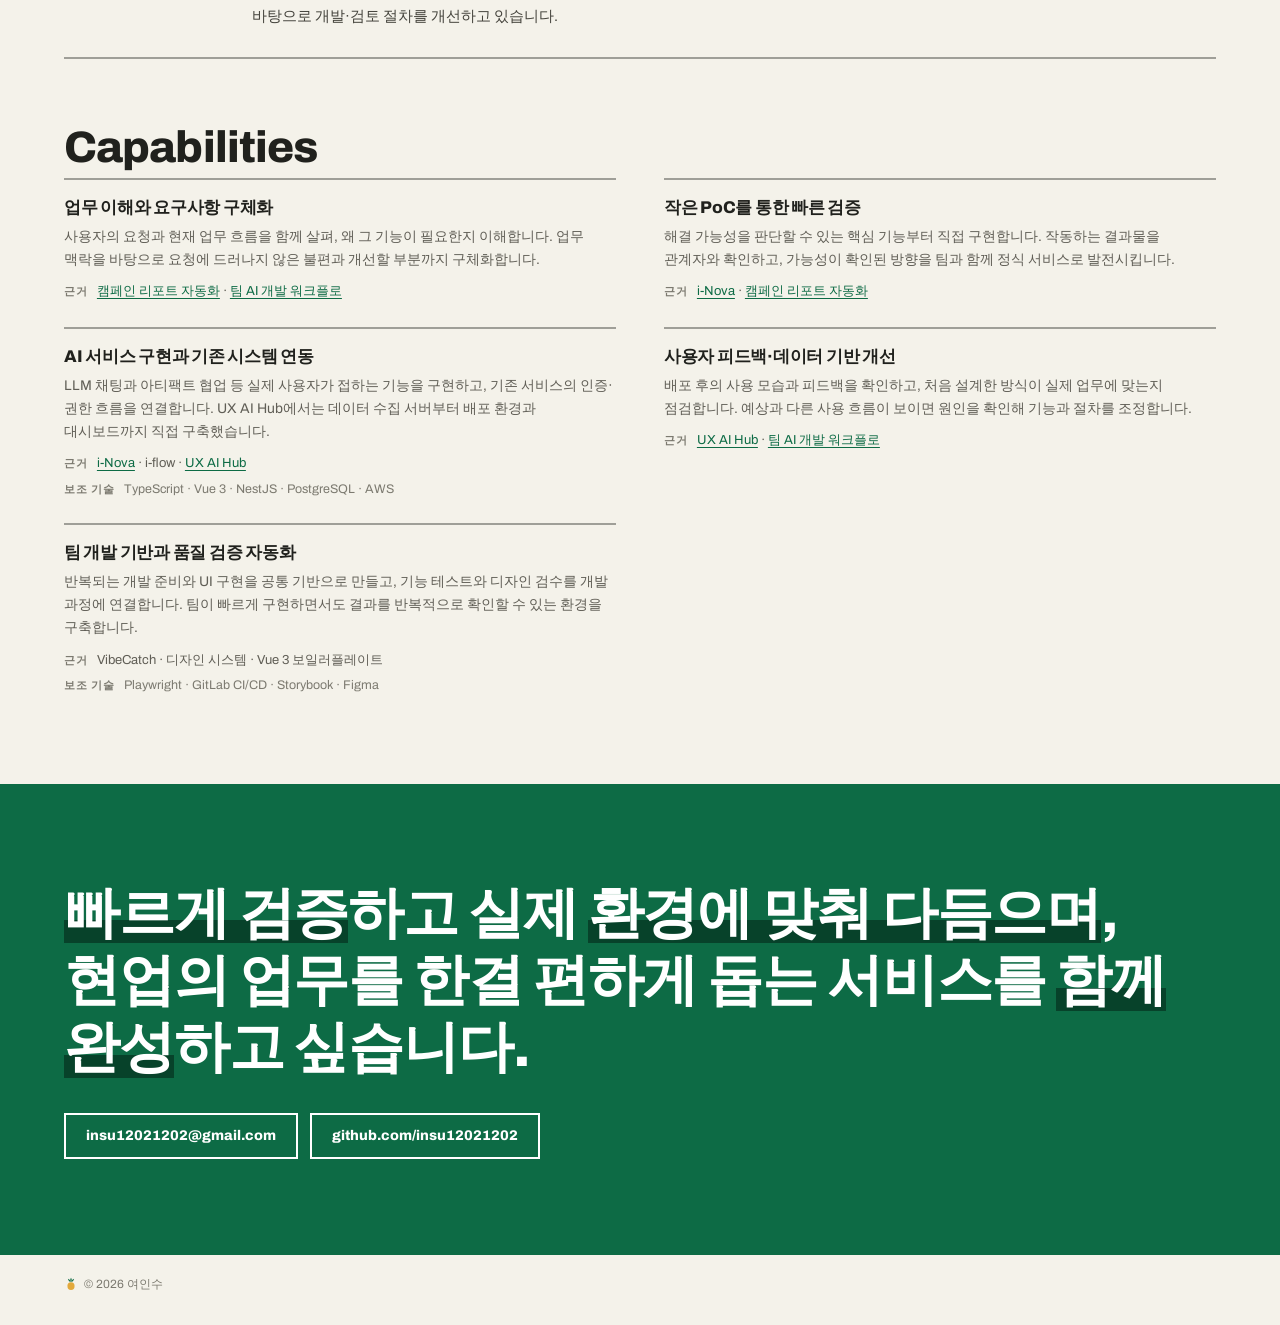
==== commit d2e09bc4: "feat: pineapple mascot favicon and brand marks - favicon on every page: green ground, cream three-le" ====
--- a/index.html
+++ b/index.html
@@ -11,7 +11,7 @@
   <meta property="og:title" content="여인수 · 프론트엔드 개발자 · AI 서비스와 업무 자동화">
   <meta property="og:description" content="기존 업무 흐름을 빠르게 읽어내고, 빠른 검증을 통해 실제 서비스로 만들어갑니다.">
   <meta property="og:type" content="website">
-  <link rel="icon" href="data:image/svg+xml,%3Csvg xmlns='http://www.w3.org/2000/svg' viewBox='0 0 32 32'%3E%3Crect width='32' height='32' fill='%230d6b45'/%3E%3Ctext x='7' y='24' font-family='Arial' font-weight='800' font-size='20' fill='white'%3EY%3C/text%3E%3C/svg%3E">
+  <link rel="icon" href="data:image/svg+xml,%3Csvg xmlns='http://www.w3.org/2000/svg' viewBox='0 0 32 32'%3E%3Crect width='32' height='32' fill='%230d6b45'/%3E%3Cg fill='%23f4f2ea'%3E%3Cpath d='M16 1.5 C14 4.5 13.6 8 16 11.5 C18.4 8 18 4.5 16 1.5 Z'/%3E%3Cpath d='M9 4 C9.5 7.5 11.5 10 15 11.8 C14.6 8 12.6 5.2 9 4 Z'/%3E%3Cpath d='M23 4 C22.5 7.5 20.5 10 17 11.8 C17.4 8 19.4 5.2 23 4 Z'/%3E%3C/g%3E%3Cellipse cx='16' cy='20.8' rx='8.2' ry='9' fill='%23e8b64a'/%3E%3C/svg%3E">
   <link href="https://fonts.googleapis.com/css2?family=Archivo:wght@400;600;800&display=swap" rel="stylesheet">
   <link rel="stylesheet" href="https://cdn.jsdelivr.net/gh/orioncactus/pretendard@v1.3.9/dist/web/variable/pretendardvariable-dynamic-subset.min.css">
   <link rel="stylesheet" href="ds/styles.css">
@@ -22,7 +22,16 @@
 
 <header class="site-header">
   <nav class="site-nav shell" aria-label="주요 섹션">
-    <a class="site-nav__brand" href="#about">여인수</a>
+    <a class="site-nav__brand" href="#about">
+      <svg class="pineapple" viewBox="0 0 32 32" aria-hidden="true">
+        <g fill="currentColor">
+          <path d="M16 1.5 C14 4.5 13.6 8 16 11.5 C18.4 8 18 4.5 16 1.5 Z"/>
+          <path d="M9 4 C9.5 7.5 11.5 10 15 11.8 C14.6 8 12.6 5.2 9 4 Z"/>
+          <path d="M23 4 C22.5 7.5 20.5 10 17 11.8 C17.4 8 19.4 5.2 23 4 Z"/>
+          <ellipse class="pineapple__body" cx="16" cy="20.8" rx="8.2" ry="9"/>
+        </g>
+      </svg>
+      여인수</a>
     <span class="site-nav__tagline">프론트엔드 개발자 · AI 서비스와 업무 자동화</span>
     <div class="site-nav__links" id="navlinks">
       <a href="#about">About</a>
@@ -312,7 +321,16 @@
 </main>
 
 <footer class="site-footer shell">
-  <span>© 2026 여인수</span>
+  <span class="site-footer__brand">
+    <svg class="pineapple pineapple--sm" viewBox="0 0 32 32" aria-hidden="true">
+      <g fill="currentColor">
+        <path d="M16 1.5 C14 4.5 13.6 8 16 11.5 C18.4 8 18 4.5 16 1.5 Z"/>
+        <path d="M9 4 C9.5 7.5 11.5 10 15 11.8 C14.6 8 12.6 5.2 9 4 Z"/>
+        <path d="M23 4 C22.5 7.5 20.5 10 17 11.8 C17.4 8 19.4 5.2 23 4 Z"/>
+        <ellipse class="pineapple__body" cx="16" cy="20.8" rx="8.2" ry="9"/>
+      </g>
+    </svg>
+    © 2026 여인수</span>
 </footer>
 
 <div class="lightbox" id="lightbox" role="dialog" aria-modal="true" aria-label="이미지 크게 보기" hidden>
--- a/styles.css
+++ b/styles.css
@@ -787,3 +787,44 @@
 .contact__title.hl-armed .hl:nth-of-type(3) { transition-delay: 0.44s; }
 
 .contact__title.hl-armed.is-inked .hl { background-size: 100% 38%; }
+
+/* ── Pineapple mark ──────────────────────────────────────────────────────
+   The house mascot: a green pineapple silhouette next to the brand name
+   and in the footer, matching the favicon. It wiggles when the brand link
+   is hovered. */
+.pineapple {
+  width: 18px;
+  height: 18px;
+  flex: none;
+  color: var(--color-accent);
+}
+
+/* Green crown, golden body — a muted mustard on the cream paper, a touch
+   brighter against the dark ground so it keeps its glow. */
+.pineapple__body { fill: #e2a93c; }
+:root[data-theme="dark"] .pineapple__body { fill: #edc158; }
+
+.pineapple--sm { width: 14px; height: 14px; }
+
+.site-nav__brand {
+  display: inline-flex;
+  align-items: center;
+  gap: 7px;
+}
+
+.site-footer__brand {
+  display: inline-flex;
+  align-items: center;
+  gap: 6px;
+}
+
+@media (prefers-reduced-motion: no-preference) {
+  .site-nav__brand .pineapple { transform-origin: 50% 85%; }
+  .site-nav__brand:hover .pineapple { animation: pineapple-wiggle 0.55s ease-in-out; }
+}
+
+@keyframes pineapple-wiggle {
+  25% { transform: rotate(-9deg); }
+  60% { transform: rotate(8deg); }
+  85% { transform: rotate(-3deg); }
+}
